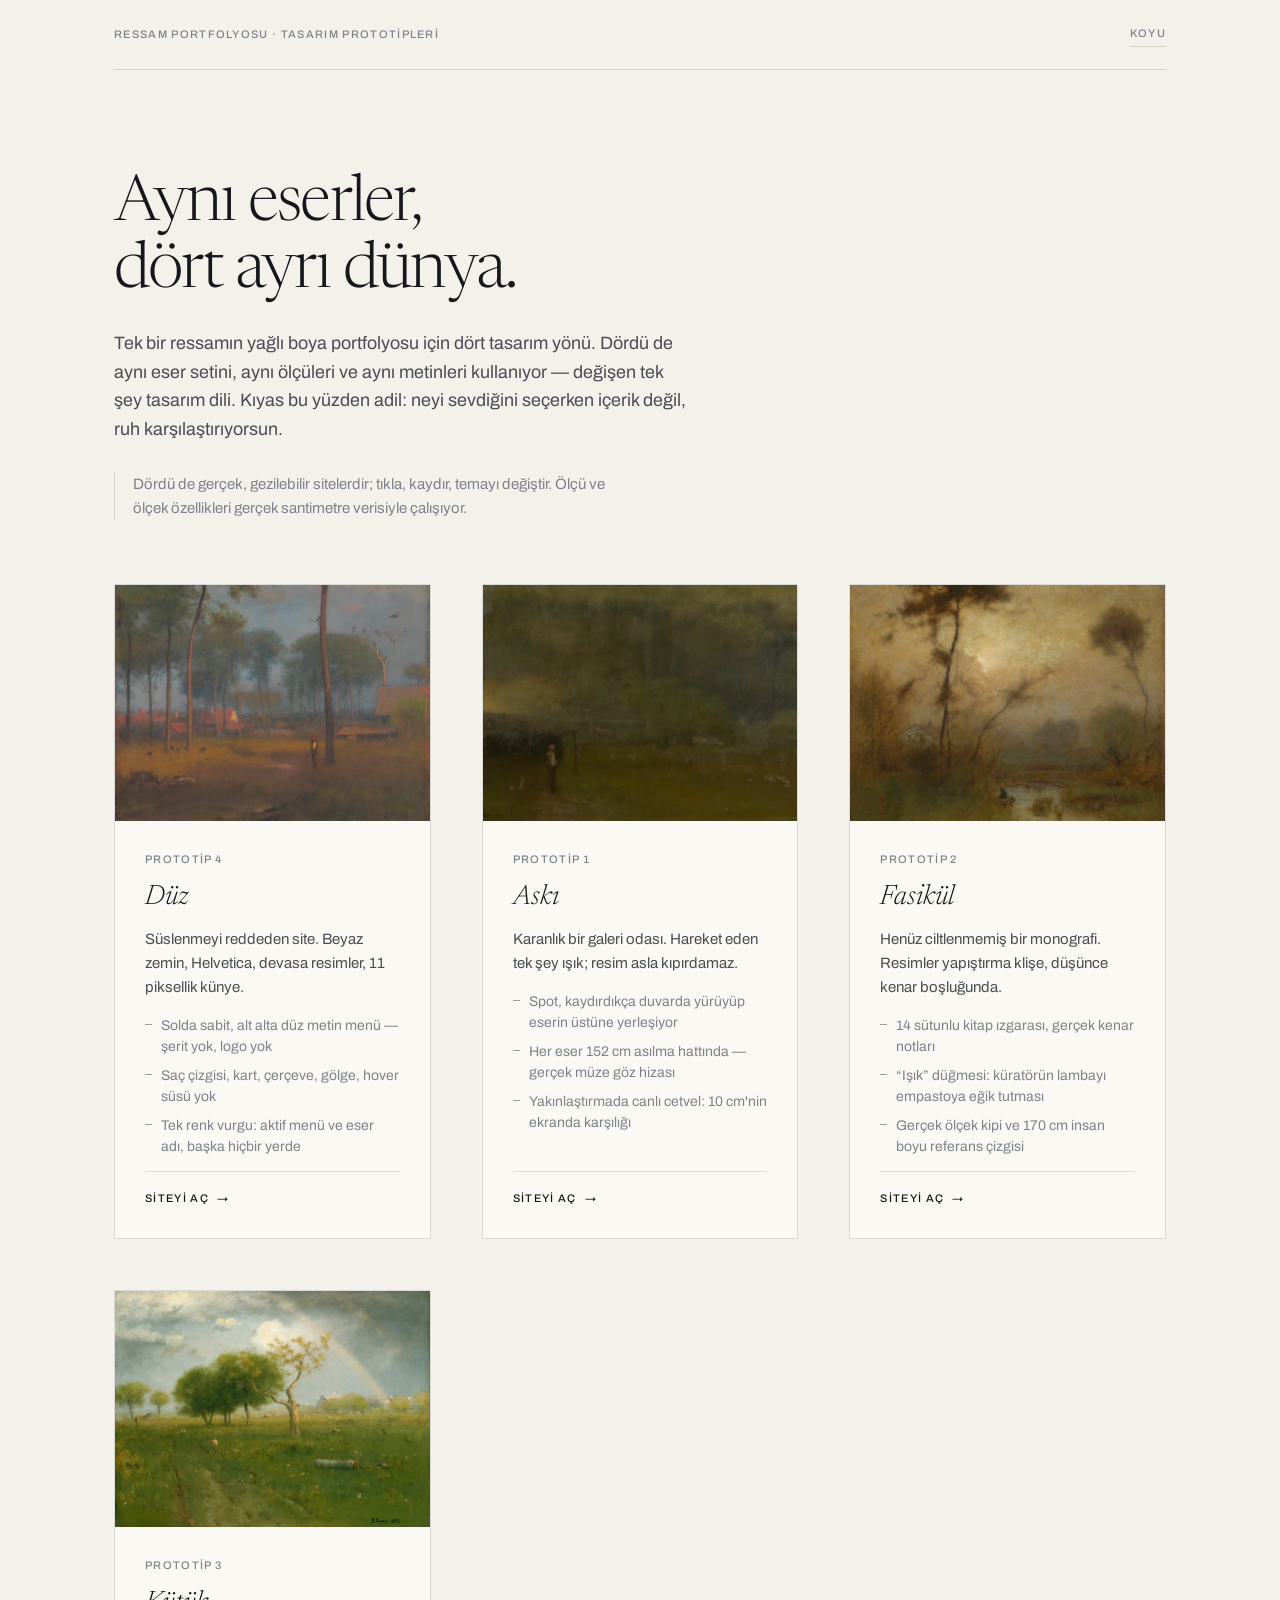
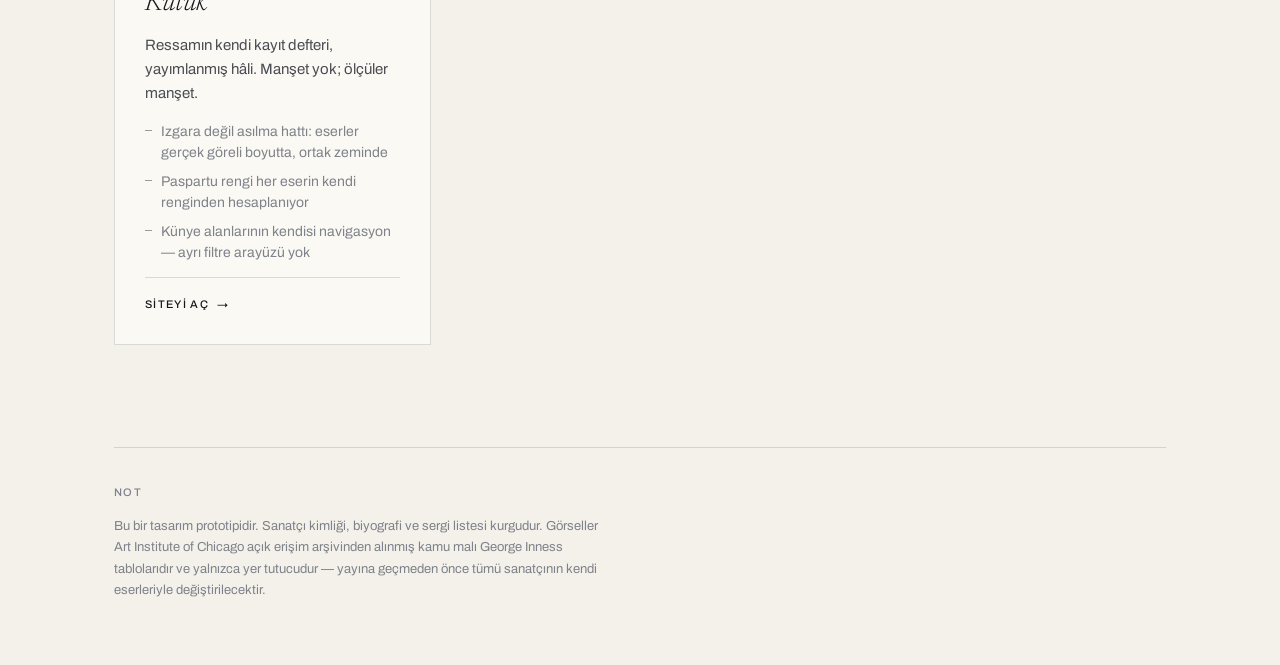
==== index.html @ 2a75f7f1 "Düz'e hamburger menü, krem palet, daha açık eserler Referans sitenin (edwardpovey.com) MOBİL hâline " ====
<!doctype html>
<html lang="tr">
<head>
<meta charset="utf-8">
<meta name="viewport" content="width=device-width, initial-scale=1">
<title>Dört Prototip — Ressam Portfolyosu</title>
<meta name="description" content="Tek sanatçı yağlı boya portfolyosu için dört tasarım yönü.">
<meta name="theme-color" content="#F4F1EA">
<link rel="preconnect" href="https://fonts.gstatic.com" crossorigin>
<link rel="stylesheet" href="https://fonts.googleapis.com/css2?family=Archivo:wght@400;500&family=Newsreader:ital,opsz,wght@0,6..72,300;0,6..72,400;1,6..72,300&display=swap">
<style>
:root {
  color-scheme: light dark;
  --bg:     #F4F1EA;
  --card:   #FBF9F4;
  --ink:    #16171A;
  --ink-2:  #4A4D53;
  --ink-3:  #7E828A;
  --rule:   rgba(22,23,26,.14);
  --rule-s: rgba(22,23,26,.42);

  --sans:  "Archivo", "Helvetica Neue", Helvetica, Arial, sans-serif;
  --serif: "Newsreader", "Iowan Old Style", Palatino, Georgia, serif;

  --u: clamp(20px, 5vw, 72px);
  --ease: cubic-bezier(.19, 1, .22, 1);
}
@media (prefers-color-scheme: dark) {
  :root:not([data-theme="light"]) {
    --bg:     #131417;
    --card:   #1B1D21;
    --ink:    #ECECE8;
    --ink-2:  #B6B9BF;
    --ink-3:  #82858C;
    --rule:   rgba(236,236,232,.16);
    --rule-s: rgba(236,236,232,.46);
  }
}
:root[data-theme="dark"] {
  --bg: #131417; --card: #1B1D21; --ink: #ECECE8; --ink-2: #B6B9BF;
  --ink-3: #82858C; --rule: rgba(236,236,232,.16); --rule-s: rgba(236,236,232,.46);
}

*, *::before, *::after { box-sizing: border-box; }
body {
  margin: 0; background: var(--bg); color: var(--ink-2);
  font-family: var(--sans); font-size: 1rem; line-height: 1.6;
  -webkit-font-smoothing: antialiased; overflow-x: clip;
}
h1, h2, h3, p, figure, ul, li { margin: 0; }
ul { padding: 0; list-style: none; }
img { display: block; max-width: 100%; }
:focus-visible { outline: 2px solid var(--ink); outline-offset: 4px; }

.wrap { max-width: 1180px; margin-inline: auto; padding-inline: var(--u); }

.micro {
  font-size: .6875rem; text-transform: uppercase; letter-spacing: .12em;
  font-weight: 500; color: var(--ink-3); font-variant-numeric: tabular-nums;
}

header.top {
  display: flex; align-items: center; justify-content: space-between; gap: 20px;
  padding-block: 22px; border-bottom: 1px solid var(--rule);
}
header.top button {
  font: inherit; font-size: .6875rem; text-transform: uppercase; letter-spacing: .12em;
  font-weight: 500; color: var(--ink-3); background: none; border: 0;
  border-bottom: 1px solid var(--rule); padding: 3px 0; cursor: pointer;
  transition: border-color 200ms var(--ease), color 200ms var(--ease);
}
header.top button:hover { border-bottom-color: var(--rule-s); color: var(--ink); }

.lede { padding-block: clamp(48px, 8vw, 104px) clamp(36px, 5vw, 64px); }
.lede h1 {
  font-family: var(--serif); font-weight: 300; color: var(--ink);
  font-size: clamp(2.25rem, 1.2rem + 4.4vw, 4rem); line-height: 1.04;
  letter-spacing: -.028em; text-wrap: balance; max-width: 16ch;
}
.lede p {
  margin-top: 24px; max-width: 58ch;
  font-size: clamp(1rem, .96rem + .2vw, 1.125rem);
}
.lede .how {
  margin-top: 28px; padding-left: 18px; border-left: 1px solid var(--rule);
  max-width: 58ch; color: var(--ink-3); font-size: .9375rem;
}

.cards {
  display: grid; gap: clamp(32px, 4vw, 56px);
  grid-template-columns: repeat(auto-fit, minmax(min(100%, 264px), 1fr));
  padding-bottom: clamp(56px, 8vw, 112px);
}

.card {
  display: flex; flex-direction: column;
  background: var(--card); border: 1px solid var(--rule);
  transition: border-color 260ms var(--ease);
}
.card:hover { border-color: var(--rule-s); }
.card .shot { aspect-ratio: 4 / 3; overflow: hidden; background: var(--bg); }
.card .shot img { width: 100%; height: 100%; object-fit: cover; }
.card .body { padding: clamp(20px, 2.4vw, 30px); display: flex; flex-direction: column; flex: 1; gap: 14px; }
.card h2 {
  font-family: var(--serif); font-weight: 300; font-style: italic;
  font-size: 1.75rem; line-height: 1.1; color: var(--ink);
}
.card .world { color: var(--ink-2); font-size: .9375rem; }
.card ul { display: grid; gap: 8px; margin-top: 2px; }
.card li {
  font-size: .875rem; color: var(--ink-3); line-height: 1.5;
  padding-left: 16px; position: relative;
}
.card li::before {
  content: ""; position: absolute; left: 0; top: .62em;
  width: 7px; height: 1px; background: var(--rule-s);
}
.card .go {
  margin-top: auto; padding-top: 18px; border-top: 1px solid var(--rule);
  display: inline-flex; align-items: center; gap: 8px;
  font-size: .6875rem; text-transform: uppercase; letter-spacing: .12em;
  font-weight: 500; color: var(--ink); text-decoration: none;
}
.card .go span { transition: transform 260ms var(--ease); }
.card:hover .go span { transform: translateX(4px); }
a.card { text-decoration: none; color: inherit; }

footer {
  border-top: 1px solid var(--rule); padding-block: 36px 64px;
  display: grid; gap: 14px;
}
footer p { font-size: .8125rem; color: var(--ink-3); max-width: 70ch; line-height: 1.65; }

@media (prefers-reduced-motion: reduce) {
  * { transition-duration: .01ms !important; }
}
</style>
</head>
<body>

<div class="wrap">
  <header class="top">
    <span class="micro">Ressam Portfolyosu · Tasarım Prototipleri</span>
    <button id="theme" type="button">Koyu</button>
  </header>
</div>

<div class="wrap lede">
  <h1>Aynı eserler, dört ayrı dünya.</h1>
  <p>
    Tek bir ressamın yağlı boya portfolyosu için dört tasarım yönü. Dördü de aynı
    eser setini, aynı ölçüleri ve aynı metinleri kullanıyor — değişen tek şey
    tasarım dili. Kıyas bu yüzden adil: neyi sevdiğini seçerken içerik değil,
    ruh karşılaştırıyorsun.
  </p>
  <p class="how">
    Dördü de gerçek, gezilebilir sitelerdir; tıkla, kaydır, temayı değiştir. Ölçü ve ölçek özellikleri gerçek santimetre verisiyle çalışıyor.
  </p>
</div>

<div class="wrap">
  <div class="cards">

    <a class="card" href="duz.html">
      <div class="shot"><img src="assets/64729.webp" alt="Sabah ışığında bir manzara" loading="lazy"></div>
      <div class="body">
        <span class="micro">Prototip 4</span>
        <h2>Düz</h2>
        <p class="world">Süslenmeyi reddeden site. Beyaz zemin, Helvetica, devasa resimler, 11 piksellik künye.</p>
        <ul>
          <li>Solda sabit, alt alta düz metin menü — şerit yok, logo yok</li>
          <li>Saç çizgisi, kart, çerçeve, gölge, hover süsü yok</li>
          <li>Tek renk vurgu: aktif menü ve eser adı, başka hiçbir yerde</li>
        </ul>
        <span class="go">Siteyi aç <span>→</span></span>
      </div>
    </a>

    <a class="card" href="aski.html">
      <div class="shot"><img src="assets/64732.webp" alt="Fırtına öncesi bastıran gökyüzü" loading="lazy"></div>
      <div class="body">
        <span class="micro">Prototip 1</span>
        <h2>Askı</h2>
        <p class="world">Karanlık bir galeri odası. Hareket eden tek şey ışık; resim asla kıpırdamaz.</p>
        <ul>
          <li>Spot, kaydırdıkça duvarda yürüyüp eserin üstüne yerleşiyor</li>
          <li>Her eser 152 cm asılma hattında — gerçek müze göz hizası</li>
          <li>Yakınlaştırmada canlı cetvel: 10 cm'nin ekranda karşılığı</li>
        </ul>
        <span class="go">Siteyi aç <span>→</span></span>
      </div>
    </a>

    <a class="card" href="fasikul.html">
      <div class="shot"><img src="assets/110561.webp" alt="Gümüş ışıkta sabah manzarası" loading="lazy"></div>
      <div class="body">
        <span class="micro">Prototip 2</span>
        <h2>Fasikül</h2>
        <p class="world">Henüz ciltlenmemiş bir monografi. Resimler yapıştırma klişe, düşünce kenar boşluğunda.</p>
        <ul>
          <li>14 sütunlu kitap ızgarası, gerçek kenar notları</li>
          <li>“Işık” düğmesi: küratörün lambayı empastoya eğik tutması</li>
          <li>Gerçek ölçek kipi ve 170 cm insan boyu referans çizgisi</li>
        </ul>
        <span class="go">Siteyi aç <span>→</span></span>
      </div>
    </a>

    <a class="card" href="kunye.html">
      <div class="shot"><img src="assets/64715.webp" alt="Yağmur sonrası yeşil tonlarda manzara" loading="lazy"></div>
      <div class="body">
        <span class="micro">Prototip 3</span>
        <h2>Kütük</h2>
        <p class="world">Ressamın kendi kayıt defteri, yayımlanmış hâli. Manşet yok; ölçüler manşet.</p>
        <ul>
          <li>Izgara değil asılma hattı: eserler gerçek göreli boyutta, ortak zeminde</li>
          <li>Paspartu rengi her eserin kendi renginden hesaplanıyor</li>
          <li>Künye alanlarının kendisi navigasyon — ayrı filtre arayüzü yok</li>
        </ul>
        <span class="go">Siteyi aç <span>→</span></span>
      </div>
    </a>

  </div>
</div>

<div class="wrap">
  <footer>
    <span class="micro">Not</span>
    <p>
      Bu bir tasarım prototipidir. Sanatçı kimliği, biyografi ve sergi listesi
      kurgudur. Görseller Art Institute of Chicago açık erişim arşivinden alınmış
      kamu malı George Inness tablolarıdır ve yalnızca yer tutucudur — yayına
      geçmeden önce tümü sanatçının kendi eserleriyle değiştirilecektir.
    </p>
  </footer>
</div>

<script>
(function () {
  var root = document.documentElement, btn = document.getElementById('theme');
  var KEY = 'proto-theme';
  try { var s = localStorage.getItem(KEY); root.setAttribute('data-theme', s || 'light'); } catch (e) { root.setAttribute('data-theme','light'); }
  function cur() {
    return root.getAttribute('data-theme') ||
      (matchMedia('(prefers-color-scheme: dark)').matches ? 'dark' : 'light');
  }
  function sync() { btn.textContent = cur() === 'dark' ? 'Açık' : 'Koyu'; }
  btn.addEventListener('click', function () {
    var next = cur() === 'dark' ? 'light' : 'dark';
    root.setAttribute('data-theme', next);
    try { localStorage.setItem(KEY, next); } catch (e) {}
    sync();
  });
  sync();
})();
</script>
</body>
</html>
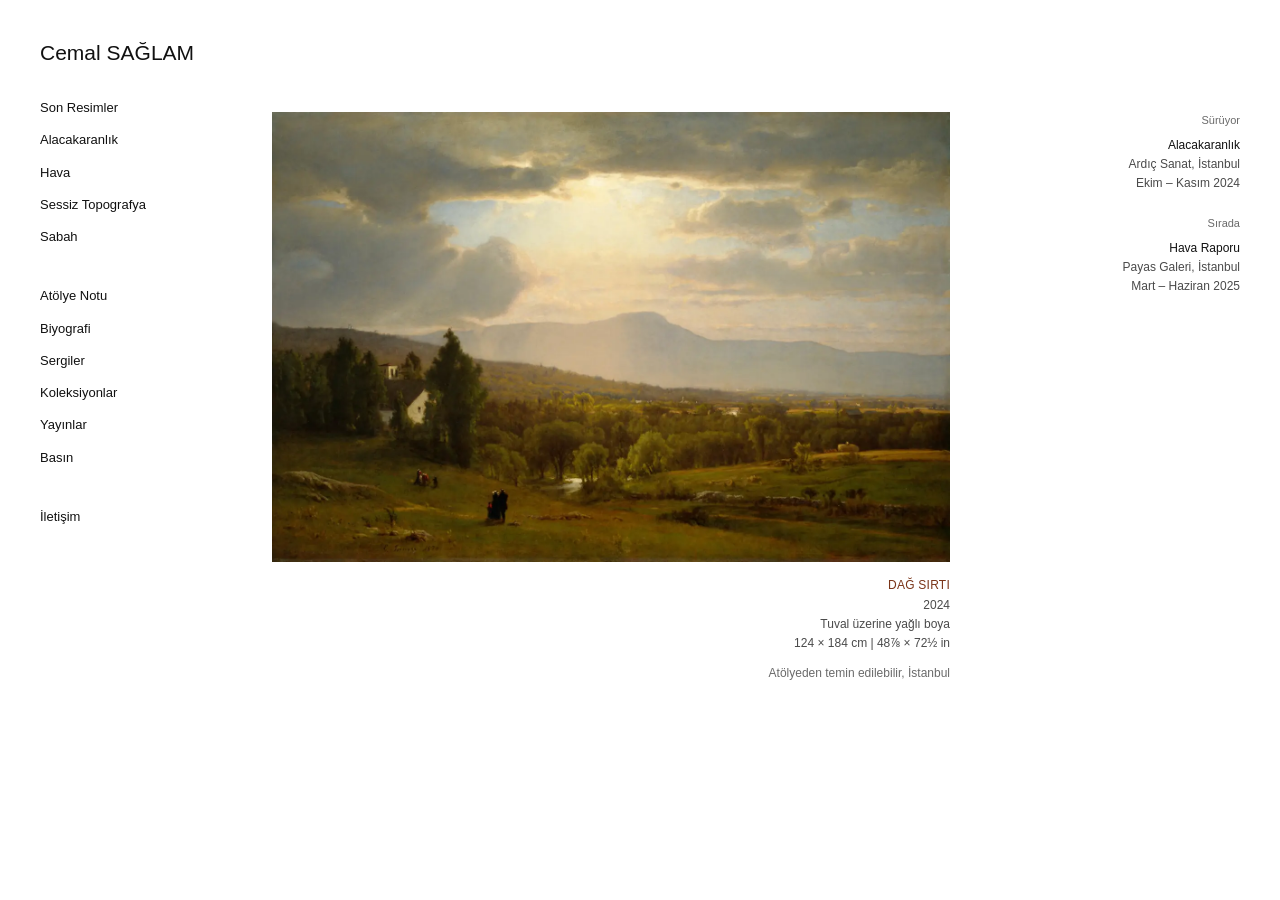
==== commit ae4f0da1: "Tek site: Cemal Sağlam portfolyosu Dört varyasyon kapatıldı, Povey tarzı tek site kaldı ve kök index" ====
--- a/index.html
+++ b/index.html
@@ -1,135 +1,232 @@
 <!doctype html>
 <html lang="tr">
 <head>
+<style>img{max-width:100%}[hidden]{display:none!important}</style>
 <meta charset="utf-8">
 <meta name="viewport" content="width=device-width, initial-scale=1">
-<title>Dört Prototip — Ressam Portfolyosu</title>
-<meta name="description" content="Tek sanatçı yağlı boya portfolyosu için dört tasarım yönü.">
-<meta name="theme-color" content="#F4F1EA">
-<link rel="preconnect" href="https://fonts.gstatic.com" crossorigin>
-<link rel="stylesheet" href="https://fonts.googleapis.com/css2?family=Archivo:wght@400;500&family=Newsreader:ital,opsz,wght@0,6..72,300;0,6..72,400;1,6..72,300&display=swap">
+<title>Cemal Sağlam — Resim</title>
+<meta name="description" content="Cemal Sağlam, İstanbul'da çalışan ressam. Tuval üzerine yağlı boya; alacakaranlık, hava ve manzara üzerine seriler. Eserler, sergiler ve iletişim.">
+<meta name="theme-color" content="#ffffff">
+<link rel="canonical" href="https://srdrakncix.github.io/ressam-portfolyo-prototip/">
+<meta property="og:type" content="website">
+<meta property="og:title" content="Cemal Sağlam — Resim">
+<meta property="og:description" content="Tuval üzerine yağlı boya. Alacakaranlık, hava ve manzara üzerine seriler.">
+<meta property="og:image" content="https://srdrakncix.github.io/ressam-portfolyo-prototip/assets/68388.webp">
+<meta property="og:locale" content="tr_TR">
+<meta name="twitter:card" content="summary_large_image">
+
 <style>
+/* ═══════════════════════════════════════════════════════════════════════════
+   CEMAL SAĞLAM — resim.
+   Süslenmeyi reddeden site: beyaz zemin, Helvetica, devasa resimler,
+   solda düz metin menü, altında küçük künye. Saç çizgisi, kart, çerçeve,
+   gölge, hover süsü yok. Tek tema: beyaz.
+   ═══════════════════════════════════════════════════════════════════════════ */
+
 :root {
-  color-scheme: light dark;
-  --bg:     #F4F1EA;
-  --card:   #FBF9F4;
-  --ink:    #16171A;
-  --ink-2:  #4A4D53;
-  --ink-3:  #7E828A;
-  --rule:   rgba(22,23,26,.14);
-  --rule-s: rgba(22,23,26,.42);
-
-  --sans:  "Archivo", "Helvetica Neue", Helvetica, Arial, sans-serif;
-  --serif: "Newsreader", "Iowan Old Style", Palatino, Georgia, serif;
-
-  --u: clamp(20px, 5vw, 72px);
-  --ease: cubic-bezier(.19, 1, .22, 1);
-}
-@media (prefers-color-scheme: dark) {
-  :root:not([data-theme="light"]) {
-    --bg:     #131417;
-    --card:   #1B1D21;
-    --ink:    #ECECE8;
-    --ink-2:  #B6B9BF;
-    --ink-3:  #82858C;
-    --rule:   rgba(236,236,232,.16);
-    --rule-s: rgba(236,236,232,.46);
-  }
-}
-:root[data-theme="dark"] {
-  --bg: #131417; --card: #1B1D21; --ink: #ECECE8; --ink-2: #B6B9BF;
-  --ink-3: #82858C; --rule: rgba(236,236,232,.16); --rule-s: rgba(236,236,232,.46);
+  --bg:      #ffffff;
+  --ink:     #111111;
+  --muted:   #4a4a4a;   /* 8.9:1 — künye gövdesi */
+  --soft:    #6a6a6a;   /* 5.7:1 — ikincil satırlar; eski #8e8e8e 3.3:1'di */
+  --line:    #dcdcdc;
+  --link:    #1B3FCC;   /* gezinme ve bağlantılar */
+  --title:   #7a3418;   /* eser adı — bağlantı mavisiyle KARIŞMASIN */
+
+  --nav-w:  232px;
+  --pad:    40px;
+  --sans:   "Helvetica Neue", Helvetica, Arial, sans-serif;
+
+  /* Tipografik ölçek: gerçek basamaklar. Öncesinde 21/13/11 vardı ve
+     başlıklar gövdeyle aynı boydaydı. */
+  --t-name:  21px;
+  --t-nav:   13px;
+  --t-h1:    26px;
+  --t-h2:    17px;
+  --t-body:  15px;
+  --t-cap:   12px;
+  --t-micro: 11px;
 }
 
 *, *::before, *::after { box-sizing: border-box; }
+
+html { background: var(--bg); }
+
 body {
-  margin: 0; background: var(--bg); color: var(--ink-2);
-  font-family: var(--sans); font-size: 1rem; line-height: 1.6;
-  -webkit-font-smoothing: antialiased; overflow-x: clip;
-}
-h1, h2, h3, p, figure, ul, li { margin: 0; }
+  margin: 0;
+  background: var(--bg);
+  color: var(--ink);
+  font: 400 var(--t-body)/1.55 var(--sans);
+  -webkit-font-smoothing: antialiased;
+  overflow-x: clip;
+}
+
+h1, h2, h3, p, figure, ul, li, dl, dd, dt { margin: 0; }
 ul { padding: 0; list-style: none; }
 img { display: block; max-width: 100%; }
-:focus-visible { outline: 2px solid var(--ink); outline-offset: 4px; }
-
-.wrap { max-width: 1180px; margin-inline: auto; padding-inline: var(--u); }
-
-.micro {
-  font-size: .6875rem; text-transform: uppercase; letter-spacing: .12em;
-  font-weight: 500; color: var(--ink-3); font-variant-numeric: tabular-nums;
-}
-
-header.top {
-  display: flex; align-items: center; justify-content: space-between; gap: 20px;
-  padding-block: 22px; border-bottom: 1px solid var(--rule);
-}
-header.top button {
-  font: inherit; font-size: .6875rem; text-transform: uppercase; letter-spacing: .12em;
-  font-weight: 500; color: var(--ink-3); background: none; border: 0;
-  border-bottom: 1px solid var(--rule); padding: 3px 0; cursor: pointer;
-  transition: border-color 200ms var(--ease), color 200ms var(--ease);
-}
-header.top button:hover { border-bottom-color: var(--rule-s); color: var(--ink); }
-
-.lede { padding-block: clamp(48px, 8vw, 104px) clamp(36px, 5vw, 64px); }
-.lede h1 {
-  font-family: var(--serif); font-weight: 300; color: var(--ink);
-  font-size: clamp(2.25rem, 1.2rem + 4.4vw, 4rem); line-height: 1.04;
-  letter-spacing: -.028em; text-wrap: balance; max-width: 16ch;
-}
-.lede p {
-  margin-top: 24px; max-width: 58ch;
-  font-size: clamp(1rem, .96rem + .2vw, 1.125rem);
-}
-.lede .how {
-  margin-top: 28px; padding-left: 18px; border-left: 1px solid var(--rule);
-  max-width: 58ch; color: var(--ink-3); font-size: .9375rem;
-}
-
-.cards {
-  display: grid; gap: clamp(32px, 4vw, 56px);
-  grid-template-columns: repeat(auto-fit, minmax(min(100%, 264px), 1fr));
-  padding-bottom: clamp(56px, 8vw, 112px);
-}
-
-.card {
-  display: flex; flex-direction: column;
-  background: var(--card); border: 1px solid var(--rule);
-  transition: border-color 260ms var(--ease);
-}
-.card:hover { border-color: var(--rule-s); }
-.card .shot { aspect-ratio: 4 / 3; overflow: hidden; background: var(--bg); }
-.card .shot img { width: 100%; height: 100%; object-fit: cover; }
-.card .body { padding: clamp(20px, 2.4vw, 30px); display: flex; flex-direction: column; flex: 1; gap: 14px; }
-.card h2 {
-  font-family: var(--serif); font-weight: 300; font-style: italic;
-  font-size: 1.75rem; line-height: 1.1; color: var(--ink);
-}
-.card .world { color: var(--ink-2); font-size: .9375rem; }
-.card ul { display: grid; gap: 8px; margin-top: 2px; }
-.card li {
-  font-size: .875rem; color: var(--ink-3); line-height: 1.5;
-  padding-left: 16px; position: relative;
-}
-.card li::before {
-  content: ""; position: absolute; left: 0; top: .62em;
-  width: 7px; height: 1px; background: var(--rule-s);
-}
-.card .go {
-  margin-top: auto; padding-top: 18px; border-top: 1px solid var(--rule);
-  display: inline-flex; align-items: center; gap: 8px;
-  font-size: .6875rem; text-transform: uppercase; letter-spacing: .12em;
-  font-weight: 500; color: var(--ink); text-decoration: none;
-}
-.card .go span { transition: transform 260ms var(--ease); }
-.card:hover .go span { transform: translateX(4px); }
-a.card { text-decoration: none; color: inherit; }
-
-footer {
-  border-top: 1px solid var(--rule); padding-block: 36px 64px;
-  display: grid; gap: 14px;
-}
-footer p { font-size: .8125rem; color: var(--ink-3); max-width: 70ch; line-height: 1.65; }
+
+a { color: var(--ink); text-decoration: none; }
+a:hover { color: var(--link); }
+:focus-visible { outline: 2px solid var(--link); outline-offset: 3px; }
+
+.skip {
+  position: fixed; top: 8px; left: 8px; z-index: 30;
+  background: #fff; color: var(--ink); border: 1px solid var(--ink);
+  padding: 10px 14px; font-size: var(--t-cap); transform: translateY(-200%);
+}
+.skip:focus-visible { transform: none; }
+
+/* ── solda sabit metin menü ──────────────────────────────────────────────── */
+
+#nav {
+  position: fixed; top: 0; left: 0; bottom: 0; width: var(--nav-w);
+  padding: var(--pad) 20px var(--pad) var(--pad);
+  overflow-y: auto; background: var(--bg);
+}
+#nav .name {
+  font-size: var(--t-name); font-weight: 400; line-height: 1.2;
+  color: var(--ink); margin-bottom: 30px; display: block;
+}
+#nav .name b { font-weight: 400; }
+#nav li { margin-bottom: 9px; }
+#nav a { font-size: var(--t-nav); color: var(--ink); }
+#nav a.on { color: var(--link); }
+#nav .gap { height: 18px; }
+#burger { display: none; }
+
+/* ── içerik ──────────────────────────────────────────────────────────────── */
+
+#main {
+  margin-left: var(--nav-w);
+  padding: var(--pad) var(--pad) 200px var(--pad);
+  min-height: 100vh;
+}
+
+/* ── eser bloğu ──────────────────────────────────────────────────────────── */
+
+.work { margin-bottom: 116px; }
+.work:last-child { margin-bottom: 0; }
+
+.k-fig {
+  position: relative; display: block; overflow: hidden;
+  background: var(--tone);
+  aspect-ratio: var(--ratio);
+  width: min(100%, calc(84vh * var(--ratio)));
+}
+.k-lqip, .k-full { width: 100%; height: 100%; object-fit: cover; display: block; }
+.k-full { position: absolute; inset: 0; opacity: 0; transition: opacity 400ms linear; }
+.k-fig.is-loaded .k-full { opacity: 1; }
+
+.cap { margin-top: 14px; font-size: var(--t-cap); line-height: 1.6; color: var(--muted); }
+.cap .t { color: var(--title); text-transform: uppercase; letter-spacing: .02em; }
+.cap .avail { margin-top: 11px; color: var(--soft); }
+
+/* ── ana sayfa ───────────────────────────────────────────────────────────── */
+
+#home { display: grid; grid-template-columns: 1fr; gap: 40px; align-items: start; }
+@media (min-width: 1000px) {
+  #home { grid-template-columns: minmax(0, 1fr) 250px; }
+}
+#home .lead { padding-top: 8vh; }
+#home .lead .k-fig { width: min(100%, calc(66vh * var(--ratio))); }
+#home .side { font-size: var(--t-cap); line-height: 1.6; color: var(--muted); padding-top: 8vh; }
+#home .side .blk { margin-bottom: 22px; }
+#home .side .blk b { font-weight: 400; color: var(--ink); }
+#home .side .lbl {
+  font-size: var(--t-micro); color: var(--soft); margin-bottom: 6px;
+}
+@media (min-width: 1000px) {
+  #home .side { text-align: right; }
+  #home .lead .cap { text-align: right; }
+}
+
+/* ── metin sayfaları ─────────────────────────────────────────────────────── */
+
+.page { max-width: 34em; }          /* ~66 karakter; öncesi 620px/13px ≈ 95'ti */
+.page h1 {
+  font-size: var(--t-h1); font-weight: 400; line-height: 1.25;
+  color: var(--ink); margin-bottom: 26px;
+}
+.page h2 {
+  font-size: var(--t-h2); font-weight: 400; color: var(--ink);
+  margin: 42px 0 16px;
+}
+.page h2:first-of-type { margin-top: 0; }
+.page p { margin-bottom: 15px; }
+.page p:last-child { margin-bottom: 0; }
+.page .formula { font-size: var(--t-h2); line-height: 1.5; margin-bottom: 26px; }
+
+.rows { margin-bottom: 8px; }
+.row {
+  display: grid; grid-template-columns: 56px 1fr; gap: 16px;
+  font-size: var(--t-cap); line-height: 1.6; color: var(--muted);
+  padding-bottom: 12px;
+}
+.row dt { color: var(--soft); font-variant-numeric: tabular-nums; }
+.row b { font-weight: 400; color: var(--ink); }
+.row span { display: block; }
+
+.plainlist li { font-size: var(--t-cap); line-height: 1.7; color: var(--muted); }
+
+.note {
+  margin-top: 48px; font-size: var(--t-micro); line-height: 1.65; color: var(--soft);
+  max-width: 40em; border-top: 1px solid var(--line); padding-top: 16px;
+}
+
+/* ── seri başlığı ────────────────────────────────────────────────────────── */
+
+.lede { max-width: 34em; margin-bottom: 40px; }
+.lede h1 { font-size: var(--t-h1); font-weight: 400; margin-bottom: 10px; }
+.lede .yr { font-size: var(--t-micro); color: var(--soft); margin-bottom: 12px; }
+.lede p { font-size: var(--t-cap); line-height: 1.65; color: var(--muted); }
+
+/* ── mobil: sol sütun kaybolur, sağ üstte hamburger ──────────────────────── */
+
+@media (max-width: 760px) {
+  #nav {
+    position: sticky; top: 0; z-index: 10;
+    width: auto; height: auto; bottom: auto;
+    padding: 18px 20px; background: var(--bg);
+    display: flex; flex-wrap: wrap;
+    align-items: flex-start; justify-content: space-between; gap: 16px;
+  }
+  #nav .name { font-size: 20px; margin-bottom: 0; }
+
+  #burger {
+    display: block; flex: none;
+    width: 44px; height: 44px; margin: -10px -10px 0 0;
+    background: none; border: 0; padding: 10px; cursor: pointer;
+  }
+  #burger i {
+    display: block; height: 2px; background: var(--ink);
+    margin: 5px 0; transition: transform 220ms ease, opacity 180ms ease;
+  }
+  #burger[aria-expanded="true"] i:nth-child(1) { transform: translateY(7px) rotate(45deg); }
+  #burger[aria-expanded="true"] i:nth-child(2) { opacity: 0; }
+  #burger[aria-expanded="true"] i:nth-child(3) { transform: translateY(-7px) rotate(-45deg); }
+
+  /* `#nav ul` YAZMA — özgüllüğü (1,0,1) olur ve aşağıdaki (1,0,0) kuralı ezer,
+     menü kapalıyken de açık kalır. Bu hata bir kez yapıldı. */
+  #navlist { display: none; flex-basis: 100%; width: 100%;
+             padding: 4px 0 14px; border-bottom: 1px solid var(--line); }
+  #navlist.is-open { display: block; }
+  #nav li { margin-bottom: 0; }
+  #nav a { font-size: 16px; display: flex; align-items: center; min-height: 46px; }
+
+  #main { margin-left: 0; padding: 22px 20px 110px; }
+  .cap { font-size: 13px; margin-top: 12px; }
+  .work { margin-bottom: 68px; }
+  #home .lead, #home .side { padding-top: 0; }
+  #home .side { text-align: left; font-size: 13px; }
+  #home .lead .cap { text-align: left; }
+  #home .lead .k-fig { width: 100%; }
+  .page, .lede { max-width: none; }
+}
+
+/* Dokunmatikte hedefler parmak boyunda. 760 px kuralından SONRA gelmemeli,
+   yoksa oradaki 46 px'i eziyor — bu yüzden yalnızca menü dışını hedefler. */
+@media (pointer: coarse) {
+  .page a, .cap a, .note a { display: inline-block; padding-block: 10px; }
+}
 
 @media (prefers-reduced-motion: reduce) {
   * { transition-duration: .01ms !important; }
@@ -138,122 +235,530 @@
 </head>
 <body>
 
-<div class="wrap">
-  <header class="top">
-    <span class="micro">Ressam Portfolyosu · Tasarım Prototipleri</span>
-    <button id="theme" type="button">Koyu</button>
-  </header>
-</div>
-
-<div class="wrap lede">
-  <h1>Aynı eserler, dört ayrı dünya.</h1>
-  <p>
-    Tek bir ressamın yağlı boya portfolyosu için dört tasarım yönü. Dördü de aynı
-    eser setini, aynı ölçüleri ve aynı metinleri kullanıyor — değişen tek şey
-    tasarım dili. Kıyas bu yüzden adil: neyi sevdiğini seçerken içerik değil,
-    ruh karşılaştırıyorsun.
-  </p>
-  <p class="how">
-    Dördü de gerçek, gezilebilir sitelerdir; tıkla, kaydır, temayı değiştir. Ölçü ve ölçek özellikleri gerçek santimetre verisiyle çalışıyor.
-  </p>
-</div>
-
-<div class="wrap">
-  <div class="cards">
-
-    <a class="card" href="duz.html">
-      <div class="shot"><img src="assets/64729.webp" alt="Sabah ışığında bir manzara" loading="lazy"></div>
-      <div class="body">
-        <span class="micro">Prototip 4</span>
-        <h2>Düz</h2>
-        <p class="world">Süslenmeyi reddeden site. Beyaz zemin, Helvetica, devasa resimler, 11 piksellik künye.</p>
-        <ul>
-          <li>Solda sabit, alt alta düz metin menü — şerit yok, logo yok</li>
-          <li>Saç çizgisi, kart, çerçeve, gölge, hover süsü yok</li>
-          <li>Tek renk vurgu: aktif menü ve eser adı, başka hiçbir yerde</li>
-        </ul>
-        <span class="go">Siteyi aç <span>→</span></span>
-      </div>
-    </a>
-
-    <a class="card" href="aski.html">
-      <div class="shot"><img src="assets/64732.webp" alt="Fırtına öncesi bastıran gökyüzü" loading="lazy"></div>
-      <div class="body">
-        <span class="micro">Prototip 1</span>
-        <h2>Askı</h2>
-        <p class="world">Karanlık bir galeri odası. Hareket eden tek şey ışık; resim asla kıpırdamaz.</p>
-        <ul>
-          <li>Spot, kaydırdıkça duvarda yürüyüp eserin üstüne yerleşiyor</li>
-          <li>Her eser 152 cm asılma hattında — gerçek müze göz hizası</li>
-          <li>Yakınlaştırmada canlı cetvel: 10 cm'nin ekranda karşılığı</li>
-        </ul>
-        <span class="go">Siteyi aç <span>→</span></span>
-      </div>
-    </a>
-
-    <a class="card" href="fasikul.html">
-      <div class="shot"><img src="assets/110561.webp" alt="Gümüş ışıkta sabah manzarası" loading="lazy"></div>
-      <div class="body">
-        <span class="micro">Prototip 2</span>
-        <h2>Fasikül</h2>
-        <p class="world">Henüz ciltlenmemiş bir monografi. Resimler yapıştırma klişe, düşünce kenar boşluğunda.</p>
-        <ul>
-          <li>14 sütunlu kitap ızgarası, gerçek kenar notları</li>
-          <li>“Işık” düğmesi: küratörün lambayı empastoya eğik tutması</li>
-          <li>Gerçek ölçek kipi ve 170 cm insan boyu referans çizgisi</li>
-        </ul>
-        <span class="go">Siteyi aç <span>→</span></span>
-      </div>
-    </a>
-
-    <a class="card" href="kunye.html">
-      <div class="shot"><img src="assets/64715.webp" alt="Yağmur sonrası yeşil tonlarda manzara" loading="lazy"></div>
-      <div class="body">
-        <span class="micro">Prototip 3</span>
-        <h2>Kütük</h2>
-        <p class="world">Ressamın kendi kayıt defteri, yayımlanmış hâli. Manşet yok; ölçüler manşet.</p>
-        <ul>
-          <li>Izgara değil asılma hattı: eserler gerçek göreli boyutta, ortak zeminde</li>
-          <li>Paspartu rengi her eserin kendi renginden hesaplanıyor</li>
-          <li>Künye alanlarının kendisi navigasyon — ayrı filtre arayüzü yok</li>
-        </ul>
-        <span class="go">Siteyi aç <span>→</span></span>
-      </div>
-    </a>
-
+
+<a class="skip" href="#main">İçeriğe geç</a>
+
+<nav id="nav">
+  <a class="name" href="#/" id="navname"></a>
+  <button id="burger" type="button" aria-expanded="false" aria-controls="navlist" aria-label="Menü">
+    <i></i><i></i><i></i>
+  </button>
+  <ul id="navlist"></ul>
+</nav>
+
+<main id="main"></main>
+
+<noscript>
+  <div style="margin-left:232px;padding:40px;max-width:34em;font:400 15px/1.55 Helvetica,Arial,sans-serif">
+    <h1 style="font-size:26px;font-weight:400;margin:0 0 20px">Cemal Sağlam — Resim</h1>
+    <p style="margin:0 0 14px">
+      Tuval üzerine yağlı boya. Alacakaranlık, hava ve manzara üzerine seriler.
+      İstanbul Bomonti’deki atölyede üretiliyor.
+    </p>
+    <p style="margin:0 0 14px">
+      Eserleri görüntülemek için JavaScript gerekiyor.
+      Doğrudan iletişim: <a href="mailto:atolye@cemalsaglam.com">atolye@cemalsaglam.com</a>
+    </p>
   </div>
-</div>
-
-<div class="wrap">
-  <footer>
-    <span class="micro">Not</span>
-    <p>
-      Bu bir tasarım prototipidir. Sanatçı kimliği, biyografi ve sergi listesi
-      kurgudur. Görseller Art Institute of Chicago açık erişim arşivinden alınmış
-      kamu malı George Inness tablolarıdır ve yalnızca yer tutucudur — yayına
-      geçmeden önce tümü sanatçının kendi eserleriyle değiştirilecektir.
-    </p>
-  </footer>
-</div>
+</noscript>
 
 <script>
-(function () {
-  var root = document.documentElement, btn = document.getElementById('theme');
-  var KEY = 'proto-theme';
-  try { var s = localStorage.getItem(KEY); root.setAttribute('data-theme', s || 'light'); } catch (e) { root.setAttribute('data-theme','light'); }
-  function cur() {
-    return root.getAttribute('data-theme') ||
-      (matchMedia('(prefers-color-scheme: dark)').matches ? 'dark' : 'light');
+const SITE = {"artist":{"name":"Cemal Sağlam","mark":"CEMAL SAĞLAM","role":"Ressam","based":"İstanbul","born":"1987","birthplace":"İzmir","tagline":"Işığın çekildiği anı boyuyorum.","lede":"Tuval üzerine yağlı boya. Katman katman, sabırla — aceleye gelmeyen bir iş.","email":"atolye@cemalsaglam.com","phone":"+90 212 000 00 00","studio":"Bomonti, Şişli · İstanbul","ig":"@cemalsaglam"},"bio":["Cemal Sağlam 1987’de İzmir’de doğdu. Mimar Sinan Güzel Sanatlar Üniversitesi Resim Bölümü’nü bitirdi, ardından Viyana’da iki yıl klasik boya teknikleri üzerine çalıştı.","Yağlı boyayı yavaşlığı için seçtiğini söylüyor. Bir tuval üzerinde aylarca çalışıyor, katmanları kurumaya bırakıyor, üzerine dönüyor. İşin büyük kısmı beklemekle geçiyor.","2016’dan bu yana İstanbul Bomonti’deki atölyesinde üretiyor. Çalışmaları Türkiye, Avusturya ve Hollanda’da özel koleksiyonlarda yer alıyor."],"cv":[["2024","Alacakaranlık","Kişisel sergi · Ardıç Sanat, İstanbul"],["2023","Hava Raporu","Kişisel sergi · Payas Galeri, İstanbul"],["2023","Uzun Pozlama","Karma sergi · Kule Sanat Alanı, Ankara"],["2022","Yeni Manzara","Karma sergi · Liman Kültür Merkezi, İzmir"],["2021","Sessiz Topografya","Kişisel sergi · Ardıç Sanat, İstanbul"],["2020","Katman","Karma sergi · Batı Kanat, İstanbul"],["2019","Slow Paint","Karma sergi · Atelier Nordbahn, Viyana"],["2018","İlk Katman","Kişisel sergi · Payas Galeri, İzmir"]],"collections":["Ardıç Sanat Koleksiyonu, İstanbul","Batı Kanat Çağdaş Sanat Koleksiyonu, İstanbul","Liman Kültür Merkezi, İzmir","Atelier Nordbahn Koleksiyonu, Viyana","Van Doorn Koleksiyonu, Rotterdam","Özel koleksiyonlar · Türkiye, Avusturya, Hollanda"],"publications":[["2024","Alacakaranlık","Sergi kataloğu, 96 sayfa. Metin: Nihal Erkut. Ardıç Sanat."],["2023","Hava Raporu","Sergi kataloğu, 64 sayfa. Payas Galeri."],["2022","Yavaş Boya","Söyleşi · Sanat Dünyamız, sayı 189, s. 44–51."],["2021","Sessiz Topografya","Sergi kataloğu, 72 sayfa. Metin: Kaan Bilen. Ardıç Sanat."],["2019","Katmanın Sabrı","Deneme · Kunstraum Yıllığı, Viyana. Almanca ve İngilizce."]],"press":[["2024","“Işığın çekildiği yerde durmak”","Ayşe Tunca · Cumhuriyet Kitap, Kasım 2024"],["2024","“Bir tuval kaç kış bekler?”","Deniz Aksoy · Argonotlar, Ekim 2024"],["2023","“Manzara değil, basınç”","Selim Arer · Sanat Dünyamız, Mart 2023"],["2021","“Sessiz Topografya üzerine”","Kaan Bilen · e-skop, Aralık 2021"]],"statement":["Bir tuvale başlarken neye benzeyeceğini bilmiyorum. Yalnızca hangi ışığı aradığımı biliyorum: günün bittiği, henüz gece olmadığı o yarım saat. Onu bulana kadar üstünü örtüyorum.","Katmanlar kurudukça renk değişiyor. Bu yüzden acele edilemiyor. Bir resmin üzerinde ortalama dört ay çalışıyorum ve bu sürenin belki üçte biri fiilen boya sürmekle geçiyor. Kalanı bakmak ve beklemek.","Manzara resmi yaptığımı düşünmüyorum. Manzara bahane; asıl mesele havanın ağırlığı. Bir fırtınanın rengi vardır, yağmurdan sonranın başka bir rengi. Onları tarif etmeye çalışıyorum."],"series":[{"key":"alacakaranlik","title":"Alacakaranlık","years":"2021 — 2024","blurb":"Günün bittiği, gecenin başlamadığı o kısa aralığın resimleri. Renk burada bir şeyi tarif etmiyor; bir şeyin kayboluşunu tutuyor."},{"key":"hava","title":"Hava","years":"2019 — 2023","blurb":"Fırtına, yağmur, basınç. Manzaradan çok atmosferin kendisi. Tuvale önce havayı koyuyorum, yeri sonra."},{"key":"topografya","title":"Sessiz Topografya","years":"2018 — 2024","blurb":"İnsansız araziler. İçinde kimsenin olmadığı ama birinin geçtiği belli olan yerler."},{"key":"sabah","title":"Sabah","years":"2020 — 2024","blurb":"Gümüş ışık serisi. Sabahın ilk yarım saati, henüz renk yerine oturmadan."}],"works":[{"id":"64715","no":"01","slug":"yagmurdan-sonra","title":"Yağmurdan Sonra","series":"hava","note":"Islak toprak kokusunun rengi olsaydı.","status":"satilik","statusLabel":"Müsait","year":2023,"medium":"Tuval üzerine yağlı boya","size":"82 × 108 cm","sizeIn":"32¼ × 42½ in","cw":108,"ch":82,"area":8856,"ratio":1.3182,"px":[1686,1279],"portrait":false,"tone":"#767c4c","lqip":"[data-uri]","src":"assets/64715.webp","credit":"George Inness, “After a Summer Shower”, 1894 · Art Institute of Chicago, kamu malı"},{"id":"68388","no":"02","slug":"dag-sirti","title":"Dağ Sırtı","series":"topografya","note":"En büyük tuval. Atölyeye zor sığdı.","status":"satilik","statusLabel":"Müsait","year":2024,"medium":"Tuval üzerine yağlı boya","size":"124 × 184 cm","sizeIn":"48⅞ × 72½ in","cw":184,"ch":124,"area":22816,"ratio":1.5054,"px":[1686,1120],"portrait":false,"tone":"#7c6e4d","lqip":"[data-uri]","src":"assets/68388.webp","credit":"George Inness, “Catskill Mountains”, 1870 · Art Institute of Chicago, kamu malı"},{"id":"64772","no":"03","slug":"alacakaranlik","title":"Alacakaranlık","series":"alacakaranlik","note":"Seriye adını veren resim.","status":"koleksiyonda","statusLabel":"Özel koleksiyonda","year":2024,"medium":"Tuval üzerine yağlı boya","size":"42 × 66 cm","sizeIn":"16½ × 26 in","cw":66,"ch":42,"area":2772,"ratio":1.5876,"px":[1686,1062],"portrait":false,"tone":"#686c5e","lqip":"[data-uri]","src":"assets/64772.webp","credit":"George Inness, “Twilight in Italy”, 1874 · Art Institute of Chicago, kamu malı"},{"id":"68784","no":"04","slug":"yaz-sabahi","title":"Yaz Sabahı","series":"sabah","note":"Yeşili yeşille değil, sarıyla açtım.","status":"satilik","statusLabel":"Müsait","year":2024,"medium":"Tuval üzerine yağlı boya","size":"51 × 78 cm","sizeIn":"20⅛ × 30¾ in","cw":78,"ch":51,"area":3978,"ratio":1.5108,"px":[1686,1116],"portrait":false,"tone":"#65693a","lqip":"[data-uri]","src":"assets/68784.webp","credit":"George Inness, “Summer in the Catskills”, 1867 · Art Institute of Chicago, kamu malı"},{"id":"65353","no":"05","slug":"firtina","title":"Fırtına","series":"hava","note":"Üstünde iki kış çalıştım. İkisi de aralıkta.","status":"satilik","statusLabel":"Müsait","year":2022,"medium":"Tuval üzerine yağlı boya","size":"64 × 97 cm","sizeIn":"25¼ × 38¼ in","cw":97,"ch":64,"area":6208,"ratio":1.5094,"px":[1686,1117],"portrait":false,"tone":"#656651","lqip":"[data-uri]","src":"assets/65353.webp","credit":"George Inness, “The Storm”, 1876 · Art Institute of Chicago, kamu malı"},{"id":"94127","no":"06","slug":"gecit","title":"Geçit","series":"hava","note":"Suyu geçen figürler sonradan geldi. Önce hava vardı.","status":"koleksiyonda","statusLabel":"Özel koleksiyonda","year":2021,"medium":"Tuval üzerine yağlı boya","size":"57 × 62 cm","sizeIn":"22½ × 24⅜ in","cw":62,"ch":57,"area":3534,"ratio":1.127,"px":[1686,1496],"portrait":false,"tone":"#726146","lqip":"[data-uri]","src":"assets/94127.webp","credit":"George Inness, “Crossing the Ford”, 1848 · Art Institute of Chicago, kamu malı"},{"id":"64729","no":"07","slug":"erken-saat","title":"Erken Saat","series":"sabah","note":"Dikey format bu seride tek. Işık yukarıdan geldiği için.","status":"satilik","statusLabel":"Müsait","year":2023,"medium":"Tuval üzerine yağlı boya","size":"107 × 82 cm","sizeIn":"42⅛ × 32¼ in","cw":82,"ch":107,"area":8774,"ratio":0.7643,"px":[1686,2206],"portrait":true,"tone":"#665d51","lqip":"[data-uri]","src":"assets/64729.webp","credit":"George Inness, “Early Morning, Tarpon Springs”, 1892 · Art Institute of Chicago, kamu malı"},{"id":"110561","no":"08","slug":"gumus-sabah","title":"Gümüş Sabah","series":"sabah","note":"Beyazı karıştırırken toprak eklemeyi öğrendiğim resim.","status":"satilik","statusLabel":"Müsait","year":2022,"medium":"Tuval üzerine yağlı boya","size":"114 × 90 cm","sizeIn":"44⅞ × 35⅜ in","cw":90,"ch":114,"area":10260,"ratio":0.7788,"px":[1686,2165],"portrait":true,"tone":"#715933","lqip":"[data-uri]","src":"assets/110561.webp","credit":"George Inness, “A Silver Morning”, 1886 · Art Institute of Chicago, kamu malı"},{"id":"30701","no":"09","slug":"eski-degirmen","title":"Eski Değirmen","series":"alacakaranlik","note":"Akşamın ilk yarım saati. Gölge henüz mavi değil.","status":"satilik","statusLabel":"Müsait","year":2023,"medium":"Tuval üzerine yağlı boya","size":"76 × 107 cm","sizeIn":"29⅞ × 42⅛ in","cw":107,"ch":76,"area":8132,"ratio":1.4585,"px":[1686,1156],"portrait":false,"tone":"#615b42","lqip":"[data-uri]","src":"assets/30701.webp","credit":"George Inness, “The Old Mill”, 1849 · Art Institute of Chicago, kamu malı"},{"id":"27777","no":"10","slug":"kardesler","title":"Kardeşler","series":"sabah","note":"Figür nadiren giriyor. Girdiğinde de sırtını dönüyor.","status":"satilik","statusLabel":"Müsait","year":2020,"medium":"Tuval üzerine yağlı boya","size":"51 × 41 cm","sizeIn":"20⅛ × 16⅛ in","cw":41,"ch":51,"area":2091,"ratio":0.7998,"px":[1686,2108],"portrait":true,"tone":"#5c5c40","lqip":"[data-uri]","src":"assets/27777.webp","credit":"George Inness, “The Sisters”, 1882 · Art Institute of Chicago, kamu malı"},{"id":"151108","no":"11","slug":"degirmen-goleti","title":"Değirmen Göleti","series":"sabah","note":"Yansımayı önce bitirdim, sonra üstündekini.","status":"satilik","statusLabel":"Müsait","year":2024,"medium":"Tuval üzerine yağlı boya","size":"96 × 76 cm","sizeIn":"37¾ × 29⅞ in","cw":76,"ch":96,"area":7296,"ratio":0.7671,"px":[1686,2198],"portrait":true,"tone":"#634a27","lqip":"[data-uri]","src":"assets/151108.webp","credit":"George Inness, “The Mill Pond”, 1889 · Art Institute of Chicago, kamu malı"},{"id":"47669","no":"12","slug":"hasat-sonu","title":"Hasat Sonu","series":"alacakaranlik","note":"Tarlada kalan son ışık. Figürler bahane.","status":"satilik","statusLabel":"Müsait","year":2023,"medium":"Tuval üzerine yağlı boya","size":"74 × 97 cm","sizeIn":"29⅛ × 38¼ in","cw":97,"ch":74,"area":7178,"ratio":1.3466,"px":[1686,1252],"portrait":false,"tone":"#544b30","lqip":"[data-uri]","src":"assets/47669.webp","credit":"George Inness, “Harvest, Montclair, New Jersey”, 1884 · Art Institute of Chicago, kamu malı"},{"id":"64768","no":"13","slug":"vadi","title":"Vadi","series":"topografya","note":"Uzağı yakından daha az doyurmak. Basit ama zor.","status":"satilik","statusLabel":"Müsait","year":2023,"medium":"Tuval üzerine yağlı boya","size":"61 × 83 cm","sizeIn":"24 × 32⅝ in","cw":83,"ch":61,"area":5063,"ratio":1.5597,"px":[1686,1081],"portrait":false,"tone":"#4e442f","lqip":"[data-uri]","src":"assets/64768.webp","credit":"George Inness, “Delaware Valley”, c. 1865–75 · Art Institute of Chicago, kamu malı"},{"id":"69844","no":"14","slug":"issiz-ciftlik","title":"Issız Çiftlik","series":"topografya","note":"Boş bir ev, boş bir arazi. Yine de biri var gibi.","status":"ayrildi","statusLabel":"Ayrıldı","year":2022,"medium":"Tuval üzerine yağlı boya","size":"78 × 116 cm","sizeIn":"30¾ × 45⅝ in","cw":116,"ch":78,"area":9048,"ratio":1.504,"px":[1686,1121],"portrait":false,"tone":"#3e482d","lqip":"[data-uri]","src":"assets/69844.webp","credit":"George Inness, “The Lonely Farm, Nantucket”, 1892 · Art Institute of Chicago, kamu malı"},{"id":"64748","no":"15","slug":"isikli-vadi","title":"Işıklı Vadi","series":"topografya","note":"Uzaktaki ışık yakındakinden daha sıcak olmalı.","status":"satilik","statusLabel":"Müsait","year":2020,"medium":"Tuval üzerine yağlı boya","size":"61 × 92 cm","sizeIn":"24 × 36¼ in","cw":92,"ch":61,"area":5612,"ratio":1.5203,"px":[1686,1109],"portrait":false,"tone":"#47422e","lqip":"[data-uri]","src":"assets/64748.webp","credit":"George Inness, “Sunlit Valley”, 1893 · Art Institute of Chicago, kamu malı"},{"id":"64736","no":"16","slug":"guz-ormani","title":"Güz Ormanı","series":"topografya","note":"Sonbaharı kırmızıyla anlatmamaya çalıştığım bir deneme.","status":"satilik","statusLabel":"Müsait","year":2018,"medium":"Tuval üzerine yağlı boya","size":"74 × 114 cm","sizeIn":"29⅛ × 44⅞ in","cw":114,"ch":74,"area":8436,"ratio":1.5525,"px":[1686,1086],"portrait":false,"tone":"#593d22","lqip":"[data-uri]","src":"assets/64736.webp","credit":"George Inness, “Autumn Woods”, 1891–94 · Art Institute of Chicago, kamu malı"},{"id":"64740","no":"17","slug":"gunbatimi-etudu","title":"Günbatımı Etüdü","series":"alacakaranlik","note":"Etüt olarak başladı, öyle kaldı. Bazen iyi oluyor.","status":"satilik","statusLabel":"Müsait","year":2022,"medium":"Tuval üzerine yağlı boya","size":"56 × 92 cm","sizeIn":"22 × 36¼ in","cw":92,"ch":56,"area":5152,"ratio":1.6306,"px":[1686,1034],"portrait":false,"tone":"#503816","lqip":"[data-uri]","src":"assets/64740.webp","credit":"George Inness, “Landscape, Sunset”, 1887–89 · Art Institute of Chicago, kamu malı"},{"id":"64732","no":"18","slug":"bastiran","title":"Bastıran","series":"hava","note":"Bir saat içinde bitti. Nadiren öyle olur.","status":"satilik","statusLabel":"Müsait","year":2019,"medium":"Tuval üzerine yağlı boya","size":"77 × 116 cm","sizeIn":"30⅜ × 45⅝ in","cw":116,"ch":77,"area":8932,"ratio":1.5067,"px":[1686,1119],"portrait":false,"tone":"#423b1d","lqip":"[data-uri]","src":"assets/64732.webp","credit":"George Inness, “Threatening”, 1891 · Art Institute of Chicago, kamu malı"}],"notice":"Bu bir tasarım prototipidir. Sanatçı kimliği ve metinler kurgudur; görseller Art Institute of Chicago açık erişim arşivinden alınmış kamu malı George Inness tablolarıdır. Yayına geçmeden önce tümü gerçek eserlerle değiştirilecektir."};
+/* ── KIT ───────────────────────────────────────────────────────────────────
+   Üç prototipin de paylaştığı davranış katmanı. Tasarımdan bağımsız:
+   burada hiçbir görsel karar yok, sadece mekanik. Görünüm tamamen CSS'te.
+   ────────────────────────────────────────────────────────────────────────── */
+
+const K = (() => {
+
+  /* ── tercihler ─────────────────────────────────────────────────────────── */
+
+  const reduced = () =>
+    window.matchMedia('(prefers-reduced-motion: reduce)').matches;
+
+  const store = {
+    get(k) { try { return localStorage.getItem(k); } catch { return null; } },
+    set(k, v) { try { localStorage.setItem(k, v); } catch { /* yok say */ } },
+  };
+
+  /* ── tema ──────────────────────────────────────────────────────────────────
+     Üç durum: 'light' | 'dark' | null (sistem). Kök öğeye data-theme basar.   */
+
+  const Theme = {
+    KEY: 'da-theme',
+    init() {
+      const saved = store.get(this.KEY);
+      if (saved === 'light' || saved === 'dark') {
+        document.documentElement.dataset.theme = saved;
+      } else {
+        /* Varsayılan AÇIK: sistemi karanlıkta olan ziyaretçi de krem zemin
+           görsün. Sistem tercihine uymak yerine bilinçli bir karar —
+           düğme yine duruyor, isteyen koyuya geçer. */
+        document.documentElement.dataset.theme = 'light';
+      }
+      return this;
+    },
+    current() {
+      return document.documentElement.dataset.theme ||
+        (matchMedia('(prefers-color-scheme: dark)').matches ? 'dark' : 'light');
+    },
+    toggle() {
+      const next = this.current() === 'dark' ? 'light' : 'dark';
+      document.documentElement.dataset.theme = next;
+      store.set(this.KEY, next);
+      document.dispatchEvent(new CustomEvent('themechange', { detail: next }));
+      return next;
+    },
+  };
+
+  /* ── ilerlemeli görsel ─────────────────────────────────────────────────────
+     LQIP (20px bulanık) anında görünür, tam çözünürlük görünür alana
+     girince yüklenir ve decode() bittikten SONRA geçiş yapar — böylece
+     yarım boyanmış kare hiç görünmez.                                        */
+
+  const io = 'IntersectionObserver' in window
+    ? new IntersectionObserver((entries, obs) => {
+        for (const e of entries) {
+          if (!e.isIntersecting) continue;
+          obs.unobserve(e.target);
+          load(e.target);
+        }
+      }, { rootMargin: '600px 0px' })
+    : null;
+
+  function load(fig) {
+    const src = fig.dataset.src;
+    if (!src || fig.dataset.loaded) return;
+    fig.dataset.loaded = '1';
+    const img = new Image();
+    img.decoding = 'async';
+    img.alt = fig.dataset.alt || '';
+    img.src = src;
+    const show = () => {
+      img.className = 'k-full';
+      fig.appendChild(img);
+      requestAnimationFrame(() => fig.classList.add('is-loaded'));
+    };
+    (img.decode ? img.decode().then(show).catch(show) : (img.onload = show));
   }
-  function sync() { btn.textContent = cur() === 'dark' ? 'Açık' : 'Koyu'; }
-  btn.addEventListener('click', function () {
-    var next = cur() === 'dark' ? 'light' : 'dark';
-    root.setAttribute('data-theme', next);
-    try { localStorage.setItem(KEY, next); } catch (e) {}
-    sync();
+
+  /**
+   * Bir eser için <figure> üretir.
+   * @param {object} w   SITE.works elemanı
+   * @param {object} opt {eager:boolean, sizes:string, cls:string}
+   */
+  function figure(w, opt = {}) {
+    const fig = document.createElement('figure');
+    fig.className = 'k-fig ' + (opt.cls || '');
+    fig.style.setProperty('--ratio', w.ratio);
+    fig.style.setProperty('--tone', w.tone);
+    fig.dataset.src = w.src;
+    fig.dataset.alt = `${w.title}, ${w.year} — ${w.medium}, ${w.size}`;
+
+    const lq = document.createElement('img');
+    lq.className = 'k-lqip';
+    lq.src = w.lqip;
+    lq.alt = '';
+    lq.setAttribute('aria-hidden', 'true');
+    fig.appendChild(lq);
+
+    if (opt.eager) load(fig);
+    else if (io) io.observe(fig);
+    else load(fig);
+
+    return fig;
+  }
+
+  /* ── görünüme girince açığa çıkma ─────────────────────────────────────── */
+
+  const revealIO = 'IntersectionObserver' in window
+    ? new IntersectionObserver((entries, obs) => {
+        for (const e of entries) {
+          if (!e.isIntersecting) continue;
+          obs.unobserve(e.target);
+          e.target.classList.add('is-in');
+        }
+      }, { rootMargin: '0px 0px -12% 0px', threshold: 0.05 })
+    : null;
+
+  function reveal(root = document) {
+    const els = root.querySelectorAll('[data-reveal]:not(.is-in)');
+    if (reduced() || !revealIO) {
+      els.forEach(el => el.classList.add('is-in'));
+      return;
+    }
+    els.forEach(el => revealIO.observe(el));
+  }
+
+  /* ── hash yönlendirici ─────────────────────────────────────────────────────
+     #/                 ana sayfa
+     #/seri/<key>       seri
+     #/eser/<slug>      tek eser
+     #/hakkinda #/iletisim                                                    */
+
+  const Router = {
+    routes: [],
+    on(re, fn) { this.routes.push([re, fn]); return this; },
+    parse() {
+      const h = location.hash.replace(/^#/, '') || '/';
+      for (const [re, fn] of this.routes) {
+        const m = h.match(re);
+        if (m) return { fn, args: m.slice(1), path: h };
+      }
+      return { fn: this.routes[0][1], args: [], path: '/' };
+    },
+    go(path, opts = {}) {
+      if (opts.replace) location.replace('#' + path);
+      else location.hash = path;
+    },
+    start() {
+      const run = () => {
+        const { fn, args, path } = this.parse();
+        fn(...args);
+        this.last = path;
+      };
+      addEventListener('hashchange', run);
+      run();
+      return this;
+    },
+  };
+
+  /* ── odak tuzağı (katman/lightbox için) ────────────────────────────────── */
+
+  const SELECTOR =
+    'a[href],button:not([disabled]),input,select,textarea,[tabindex]:not([tabindex="-1"])';
+
+  function trap(node) {
+    const prev = document.activeElement;
+    const onKey = (e) => {
+      if (e.key !== 'Tab') return;
+      const f = [...node.querySelectorAll(SELECTOR)].filter(el => el.offsetParent !== null);
+      if (!f.length) return;
+      const first = f[0], last = f[f.length - 1];
+      if (e.shiftKey && document.activeElement === first) { e.preventDefault(); last.focus(); }
+      else if (!e.shiftKey && document.activeElement === last) { e.preventDefault(); first.focus(); }
+    };
+    node.addEventListener('keydown', onKey);
+    return () => {
+      node.removeEventListener('keydown', onKey);
+      if (prev && prev.focus) prev.focus();
+    };
+  }
+
+  /* ── küçük yardımcılar ─────────────────────────────────────────────────── */
+
+  const el = (tag, cls, html) => {
+    const n = document.createElement(tag);
+    if (cls) n.className = cls;
+    if (html != null) n.innerHTML = html;
+    return n;
+  };
+
+  const bySeries = (key) => SITE.works.filter(w => w.series === key);
+  const seriesOf = (key) => SITE.series.find(s => s.key === key);
+  const workBySlug = (slug) => SITE.works.find(w => w.slug === slug);
+  const neighbours = (w) => {
+    const list = SITE.works;
+    const i = list.indexOf(w);
+    return {
+      prev: list[(i - 1 + list.length) % list.length],
+      next: list[(i + 1) % list.length],
+    };
+  };
+
+  return { reduced, store, Theme, figure, load, reveal, Router, trap, el,
+           bySeries, seriesOf, workBySlug, neighbours };
+})();
+
+
+document.documentElement.lang = 'tr';
+const main = document.getElementById('main');
+
+/* Türkçe büyük harf: JS'in toUpperCase()'i i → I veriyor, İ değil. */
+const upTR = (s) => s.toLocaleUpperCase('tr-TR');
+
+{
+  const parts = SITE.artist.name.split(' ');
+  document.getElementById('navname').innerHTML =
+    parts[0] + ' <b>' + upTR(parts.slice(1).join(' ')) + '</b>';
+}
+
+/* ── menü ────────────────────────────────────────────────────────────────── */
+
+const NAV = [
+  { href: '/son', label: 'Son Resimler' },
+  ...SITE.series.map(s => ({ href: '/seri/' + s.key, label: s.title })),
+  { gap: true },
+  { href: '/atolye',     label: 'Atölye Notu' },
+  { href: '/biyografi',  label: 'Biyografi' },
+  { href: '/sergiler',   label: 'Sergiler' },
+  { href: '/koleksiyon', label: 'Koleksiyonlar' },
+  { href: '/yayinlar',   label: 'Yayınlar' },
+  { href: '/basin',      label: 'Basın' },
+  { gap: true },
+  { href: '/iletisim',   label: 'İletişim' },
+];
+
+{
+  const ul = document.getElementById('navlist');
+  NAV.forEach((n) => {
+    const li = K.el('li');
+    if (n.gap) { li.className = 'gap'; ul.appendChild(li); return; }
+    const a = K.el('a', null, n.label);
+    a.href = '#' + n.href;
+    a.dataset.route = n.href;
+    li.appendChild(a);
+    ul.appendChild(li);
   });
-  sync();
-})();
+}
+
+function markNav(path) {
+  document.querySelectorAll('#navlist a').forEach((a) => {
+    const on = a.dataset.route === path;
+    a.classList.toggle('on', on);
+    if (on) a.setAttribute('aria-current', 'page');
+    else a.removeAttribute('aria-current');
+  });
+}
+
+const burger = document.getElementById('burger');
+const navlist = document.getElementById('navlist');
+
+function closeNav() {
+  navlist.classList.remove('is-open');
+  burger.setAttribute('aria-expanded', 'false');
+}
+burger.addEventListener('click', () => {
+  const open = !navlist.classList.contains('is-open');
+  navlist.classList.toggle('is-open', open);
+  burger.setAttribute('aria-expanded', String(open));
+  if (open) navlist.querySelector('a').focus({ preventScroll: true });
+});
+navlist.addEventListener('click', (e) => { if (e.target.closest('a')) closeNav(); });
+document.getElementById('navname').addEventListener('click', closeNav);
+addEventListener('keydown', (e) => { if (e.key === 'Escape') closeNav(); });
+
+/* ── eser bloğu ──────────────────────────────────────────────────────────── */
+
+function workBlock(w, opts = {}) {
+  const d = K.el('figure', 'work');
+  const fig = K.figure(w, opts);
+
+  /* LQIP güvenlik ağı: decode() takılırsa tablonun yerinde kalıcı olarak
+     bulanık bir dikdörtgen kalıyordu. Yağlı boyada "yüklenmedi" ile
+     "eser bu" ayırt edilemez — 1200 ms sonra koşulsuz göster. */
+  setTimeout(() => fig.classList.add('is-loaded'), 1200);
+
+  d.appendChild(fig);
+
+  const cap = K.el('figcaption', 'cap');
+  cap.innerHTML =
+    `<div class="t">${w.title}</div>` +
+    `<div>${w.year}</div>` +
+    `<div>${w.medium}</div>` +
+    `<div>${w.size} | ${w.sizeIn}</div>`;
+
+  const av = K.el('div', 'avail');
+  av.textContent = w.status === 'satilik'
+    ? 'Atölyeden temin edilebilir, İstanbul'
+    : (w.status === 'koleksiyonda' ? 'Özel koleksiyonda' : 'Ayrıldı');
+  cap.appendChild(av);
+
+  d.appendChild(cap);
+  return d;
+}
+
+function setTitle(t) {
+  document.title = t ? `${t} — ${SITE.artist.name}` : `${SITE.artist.name} — Resim`;
+}
+
+function listView(works, lede, title) {
+  main.innerHTML = '';
+  if (lede) main.appendChild(lede);
+  works.forEach((w, i) => main.appendChild(workBlock(w, { eager: i < 2 })));
+  setTitle(title);
+  scrollTo(0, 0);
+}
+
+function pageShell(h1) {
+  const p = K.el('div', 'page');
+  p.appendChild(K.el('h1', null, h1));
+  return p;
+}
+
+function rowList(items) {
+  const dl = K.el('dl', 'rows');
+  items.forEach(([a, b, c]) => {
+    const r = K.el('div', 'row');
+    r.appendChild(K.el('dt', null, a));
+    r.appendChild(K.el('dd', null, c ? `<b>${b}</b><span>${c}</span>` : b));
+    dl.appendChild(r);
+  });
+  return dl;
+}
+
+/* ── görünümler ──────────────────────────────────────────────────────────── */
+
+function viewHome() {
+  markNav(null);
+  main.innerHTML = '';
+  const wrap = K.el('div');
+  wrap.id = 'home';
+
+  const w = SITE.works.find(x => x.slug === 'dag-sirti') || SITE.works[0];
+  const lead = K.el('div', 'lead');
+  const h1 = K.el('h1', null, `${SITE.artist.name} — Resim`);
+  h1.style.cssText = 'position:absolute;width:1px;height:1px;overflow:hidden;clip-path:inset(50%)';
+  lead.appendChild(h1);
+  lead.appendChild(workBlock(w, { eager: true }));
+  wrap.appendChild(lead);
+
+  const side = K.el('div', 'side');
+  const [c0, c1] = SITE.cv;
+  side.innerHTML =
+    `<div class="blk"><div class="lbl">Sürüyor</div>` +
+    `<b>${c0[1]}</b><br>${c0[2].replace('Kişisel sergi · ', '')}<br>Ekim – Kasım 2024</div>` +
+    `<div class="blk"><div class="lbl">Sırada</div>` +
+    `<b>${c1[1]}</b><br>${c1[2].replace('Kişisel sergi · ', '')}<br>Mart – Haziran 2025</div>`;
+  wrap.appendChild(side);
+
+  main.appendChild(wrap);
+  setTitle(null);
+  scrollTo(0, 0);
+}
+
+function viewSon() {
+  markNav('/son');
+  const lede = K.el('div', 'lede');
+  lede.appendChild(K.el('h1', null, 'Son Resimler'));
+  lede.appendChild(K.el('p', null,
+    `${SITE.works.length} eser, ${SITE.series.length} seri. Yeniden eskiye.`));
+  listView([...SITE.works].sort((a, b) => b.year - a.year), lede, 'Son Resimler');
+}
+
+function viewSeri(key) {
+  const s = K.seriesOf(key);
+  if (!s) return viewSon();
+  markNav('/seri/' + key);
+  const lede = K.el('div', 'lede');
+  lede.appendChild(K.el('h1', null, s.title));
+  lede.appendChild(K.el('div', 'yr', s.years));
+  lede.appendChild(K.el('p', null, s.blurb));
+  listView(K.bySeries(key), lede, s.title);
+}
+
+function viewAtolye() {
+  markNav('/atolye');
+  main.innerHTML = '';
+  const p = pageShell('Atölye Notu');
+  SITE.statement.forEach(t => p.appendChild(K.el('p', null, t)));
+  p.appendChild(K.el('p', null,
+    `<span style="color:var(--soft)">${SITE.artist.name}, ${SITE.artist.studio}</span>`));
+  main.appendChild(p);
+  setTitle('Atölye Notu');
+  scrollTo(0, 0);
+}
+
+function viewBio() {
+  markNav('/biyografi');
+  main.innerHTML = '';
+  const p = pageShell('Biyografi');
+  p.appendChild(K.el('div', 'formula',
+    `${SITE.artist.born}’de ${SITE.artist.birthplace}’de doğdu.<br>` +
+    `${SITE.artist.based}’da yaşıyor ve çalışıyor.`));
+  SITE.bio.forEach(t => p.appendChild(K.el('p', null, t)));
+  main.appendChild(p);
+  setTitle('Biyografi');
+  scrollTo(0, 0);
+}
+
+function viewSergiler() {
+  markNav('/sergiler');
+  main.innerHTML = '';
+  const p = pageShell('Sergiler');
+  const kisisel = SITE.cv.filter(r => r[2].startsWith('Kişisel'));
+  const karma   = SITE.cv.filter(r => !r[2].startsWith('Kişisel'));
+  p.appendChild(K.el('h2', null, 'Kişisel Sergiler'));
+  p.appendChild(rowList(kisisel.map(r => [r[0], r[1], r[2].replace('Kişisel sergi · ', '')])));
+  p.appendChild(K.el('h2', null, 'Karma Sergiler'));
+  p.appendChild(rowList(karma.map(r => [r[0], r[1], r[2].replace('Karma sergi · ', '')])));
+  main.appendChild(p);
+  setTitle('Sergiler');
+  scrollTo(0, 0);
+}
+
+function viewKoleksiyon() {
+  markNav('/koleksiyon');
+  main.innerHTML = '';
+  const p = pageShell('Koleksiyonlar');
+  const ul = K.el('ul', 'plainlist');
+  SITE.collections.forEach(c => ul.appendChild(K.el('li', null, c)));
+  p.appendChild(ul);
+
+  const held = SITE.works.filter(w => w.status !== 'satilik');
+  p.appendChild(K.el('h2', null, 'Kayıt'));
+  p.appendChild(K.el('p', null,
+    `<span style="font-size:var(--t-cap);color:var(--muted)">` +
+    `${SITE.works.length} eserin ${held.length} tanesi koleksiyonlarda. ` +
+    `Kalanlar atölyeden temin edilebilir.</span>`));
+  p.appendChild(rowList(held.map(w => [String(w.year), w.title, `${w.size} · ${w.statusLabel}`])));
+  main.appendChild(p);
+  setTitle('Koleksiyonlar');
+  scrollTo(0, 0);
+}
+
+function viewYayinlar() {
+  markNav('/yayinlar');
+  main.innerHTML = '';
+  const p = pageShell('Yayınlar');
+  p.appendChild(rowList(SITE.publications));
+  main.appendChild(p);
+  setTitle('Yayınlar');
+  scrollTo(0, 0);
+}
+
+function viewBasin() {
+  markNav('/basin');
+  main.innerHTML = '';
+  const p = pageShell('Basın');
+  p.appendChild(rowList(SITE.press));
+  main.appendChild(p);
+  setTitle('Basın');
+  scrollTo(0, 0);
+}
+
+function viewIletisim() {
+  markNav('/iletisim');
+  main.innerHTML = '';
+  const p = pageShell('İletişim');
+  p.appendChild(K.el('p', null,
+    `<a href="mailto:${SITE.artist.email}" style="color:var(--link)">${SITE.artist.email}</a>`));
+  p.appendChild(K.el('p', null,
+    `<span style="color:var(--muted)">${SITE.artist.studio}</span>`));
+  p.appendChild(K.el('p', null,
+    'Eser talepleri, atölye ziyareti ve sergi önerileri için yazın. ' +
+    'Atölye ziyaretleri randevuyla.'));
+  p.appendChild(K.el('div', 'note', SITE.notice + ' ' + SITE.works[0].credit));
+  main.appendChild(p);
+  setTitle('İletişim');
+  scrollTo(0, 0);
+}
+
+/* ── yönlendirme ─────────────────────────────────────────────────────────── */
+
+K.Router
+  .on(/^\/$/,             viewHome)
+  .on(/^\/son$/,          viewSon)
+  .on(/^\/seri\/(.+)$/,   viewSeri)
+  .on(/^\/atolye$/,       viewAtolye)
+  .on(/^\/biyografi$/,    viewBio)
+  .on(/^\/sergiler$/,     viewSergiler)
+  .on(/^\/koleksiyon$/,   viewKoleksiyon)
+  .on(/^\/yayinlar$/,     viewYayinlar)
+  .on(/^\/basin$/,        viewBasin)
+  .on(/^\/iletisim$/,     viewIletisim)
+  .start();
 </script>
+
 </body>
 </html>
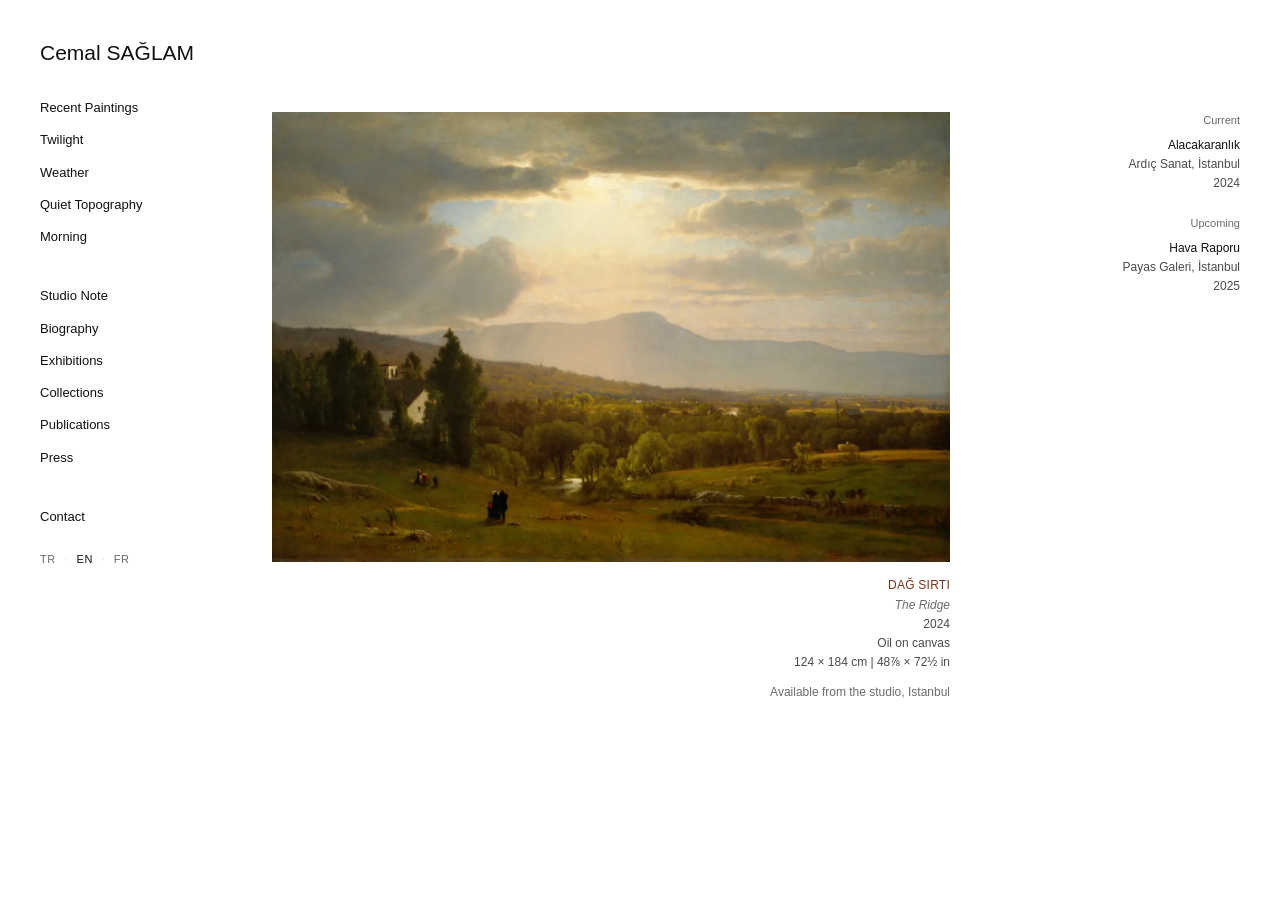
==== commit fd3105d0: "Üç dil: TR · EN · FR Dil anahtarı menünün altında, düz metin. İlk ziyarette tarayıcı dili denenir, s" ====
--- a/index.html
+++ b/index.html
@@ -93,6 +93,19 @@
 #nav .gap { height: 18px; }
 #burger { display: none; }
 
+/* dil anahtarı — menünün altında, düz metin. Açılır kutu yok. */
+#lang { display: flex; gap: 9px; margin-top: 24px; align-items: baseline; }
+#lang button {
+  font: inherit; font-size: var(--t-micro); letter-spacing: .04em;
+  background: none; border: 0; padding: 0; cursor: pointer; color: var(--soft);
+}
+#lang button[aria-current="true"] { color: var(--ink); }
+#lang button:hover { color: var(--link); }
+#lang .sep { font-size: var(--t-micro); color: var(--line); }
+
+/* eser adının altındaki çeviri — adın yerine geçmez, altına düşer */
+.cap .gloss { color: var(--soft); font-style: italic; }
+
 /* ── içerik ──────────────────────────────────────────────────────────────── */
 
 #main {
@@ -211,6 +224,8 @@
   #navlist.is-open { display: block; }
   #nav li { margin-bottom: 0; }
   #nav a { font-size: 16px; display: flex; align-items: center; min-height: 46px; }
+  #lang { margin-top: 14px; }
+  #lang button { font-size: 14px; min-height: 44px; display: inline-flex; align-items: center; }
 
   #main { margin-left: 0; padding: 22px 20px 110px; }
   .cap { font-size: 13px; margin-top: 12px; }
@@ -263,7 +278,7 @@
 </noscript>
 
 <script>
-const SITE = {"artist":{"name":"Cemal Sağlam","mark":"CEMAL SAĞLAM","role":"Ressam","based":"İstanbul","born":"1987","birthplace":"İzmir","tagline":"Işığın çekildiği anı boyuyorum.","lede":"Tuval üzerine yağlı boya. Katman katman, sabırla — aceleye gelmeyen bir iş.","email":"atolye@cemalsaglam.com","phone":"+90 212 000 00 00","studio":"Bomonti, Şişli · İstanbul","ig":"@cemalsaglam"},"bio":["Cemal Sağlam 1987’de İzmir’de doğdu. Mimar Sinan Güzel Sanatlar Üniversitesi Resim Bölümü’nü bitirdi, ardından Viyana’da iki yıl klasik boya teknikleri üzerine çalıştı.","Yağlı boyayı yavaşlığı için seçtiğini söylüyor. Bir tuval üzerinde aylarca çalışıyor, katmanları kurumaya bırakıyor, üzerine dönüyor. İşin büyük kısmı beklemekle geçiyor.","2016’dan bu yana İstanbul Bomonti’deki atölyesinde üretiyor. Çalışmaları Türkiye, Avusturya ve Hollanda’da özel koleksiyonlarda yer alıyor."],"cv":[["2024","Alacakaranlık","Kişisel sergi · Ardıç Sanat, İstanbul"],["2023","Hava Raporu","Kişisel sergi · Payas Galeri, İstanbul"],["2023","Uzun Pozlama","Karma sergi · Kule Sanat Alanı, Ankara"],["2022","Yeni Manzara","Karma sergi · Liman Kültür Merkezi, İzmir"],["2021","Sessiz Topografya","Kişisel sergi · Ardıç Sanat, İstanbul"],["2020","Katman","Karma sergi · Batı Kanat, İstanbul"],["2019","Slow Paint","Karma sergi · Atelier Nordbahn, Viyana"],["2018","İlk Katman","Kişisel sergi · Payas Galeri, İzmir"]],"collections":["Ardıç Sanat Koleksiyonu, İstanbul","Batı Kanat Çağdaş Sanat Koleksiyonu, İstanbul","Liman Kültür Merkezi, İzmir","Atelier Nordbahn Koleksiyonu, Viyana","Van Doorn Koleksiyonu, Rotterdam","Özel koleksiyonlar · Türkiye, Avusturya, Hollanda"],"publications":[["2024","Alacakaranlık","Sergi kataloğu, 96 sayfa. Metin: Nihal Erkut. Ardıç Sanat."],["2023","Hava Raporu","Sergi kataloğu, 64 sayfa. Payas Galeri."],["2022","Yavaş Boya","Söyleşi · Sanat Dünyamız, sayı 189, s. 44–51."],["2021","Sessiz Topografya","Sergi kataloğu, 72 sayfa. Metin: Kaan Bilen. Ardıç Sanat."],["2019","Katmanın Sabrı","Deneme · Kunstraum Yıllığı, Viyana. Almanca ve İngilizce."]],"press":[["2024","“Işığın çekildiği yerde durmak”","Ayşe Tunca · Cumhuriyet Kitap, Kasım 2024"],["2024","“Bir tuval kaç kış bekler?”","Deniz Aksoy · Argonotlar, Ekim 2024"],["2023","“Manzara değil, basınç”","Selim Arer · Sanat Dünyamız, Mart 2023"],["2021","“Sessiz Topografya üzerine”","Kaan Bilen · e-skop, Aralık 2021"]],"statement":["Bir tuvale başlarken neye benzeyeceğini bilmiyorum. Yalnızca hangi ışığı aradığımı biliyorum: günün bittiği, henüz gece olmadığı o yarım saat. Onu bulana kadar üstünü örtüyorum.","Katmanlar kurudukça renk değişiyor. Bu yüzden acele edilemiyor. Bir resmin üzerinde ortalama dört ay çalışıyorum ve bu sürenin belki üçte biri fiilen boya sürmekle geçiyor. Kalanı bakmak ve beklemek.","Manzara resmi yaptığımı düşünmüyorum. Manzara bahane; asıl mesele havanın ağırlığı. Bir fırtınanın rengi vardır, yağmurdan sonranın başka bir rengi. Onları tarif etmeye çalışıyorum."],"series":[{"key":"alacakaranlik","title":"Alacakaranlık","years":"2021 — 2024","blurb":"Günün bittiği, gecenin başlamadığı o kısa aralığın resimleri. Renk burada bir şeyi tarif etmiyor; bir şeyin kayboluşunu tutuyor."},{"key":"hava","title":"Hava","years":"2019 — 2023","blurb":"Fırtına, yağmur, basınç. Manzaradan çok atmosferin kendisi. Tuvale önce havayı koyuyorum, yeri sonra."},{"key":"topografya","title":"Sessiz Topografya","years":"2018 — 2024","blurb":"İnsansız araziler. İçinde kimsenin olmadığı ama birinin geçtiği belli olan yerler."},{"key":"sabah","title":"Sabah","years":"2020 — 2024","blurb":"Gümüş ışık serisi. Sabahın ilk yarım saati, henüz renk yerine oturmadan."}],"works":[{"id":"64715","no":"01","slug":"yagmurdan-sonra","title":"Yağmurdan Sonra","series":"hava","note":"Islak toprak kokusunun rengi olsaydı.","status":"satilik","statusLabel":"Müsait","year":2023,"medium":"Tuval üzerine yağlı boya","size":"82 × 108 cm","sizeIn":"32¼ × 42½ in","cw":108,"ch":82,"area":8856,"ratio":1.3182,"px":[1686,1279],"portrait":false,"tone":"#767c4c","lqip":"[data-uri]","src":"assets/64715.webp","credit":"George Inness, “After a Summer Shower”, 1894 · Art Institute of Chicago, kamu malı"},{"id":"68388","no":"02","slug":"dag-sirti","title":"Dağ Sırtı","series":"topografya","note":"En büyük tuval. Atölyeye zor sığdı.","status":"satilik","statusLabel":"Müsait","year":2024,"medium":"Tuval üzerine yağlı boya","size":"124 × 184 cm","sizeIn":"48⅞ × 72½ in","cw":184,"ch":124,"area":22816,"ratio":1.5054,"px":[1686,1120],"portrait":false,"tone":"#7c6e4d","lqip":"[data-uri]","src":"assets/68388.webp","credit":"George Inness, “Catskill Mountains”, 1870 · Art Institute of Chicago, kamu malı"},{"id":"64772","no":"03","slug":"alacakaranlik","title":"Alacakaranlık","series":"alacakaranlik","note":"Seriye adını veren resim.","status":"koleksiyonda","statusLabel":"Özel koleksiyonda","year":2024,"medium":"Tuval üzerine yağlı boya","size":"42 × 66 cm","sizeIn":"16½ × 26 in","cw":66,"ch":42,"area":2772,"ratio":1.5876,"px":[1686,1062],"portrait":false,"tone":"#686c5e","lqip":"[data-uri]","src":"assets/64772.webp","credit":"George Inness, “Twilight in Italy”, 1874 · Art Institute of Chicago, kamu malı"},{"id":"68784","no":"04","slug":"yaz-sabahi","title":"Yaz Sabahı","series":"sabah","note":"Yeşili yeşille değil, sarıyla açtım.","status":"satilik","statusLabel":"Müsait","year":2024,"medium":"Tuval üzerine yağlı boya","size":"51 × 78 cm","sizeIn":"20⅛ × 30¾ in","cw":78,"ch":51,"area":3978,"ratio":1.5108,"px":[1686,1116],"portrait":false,"tone":"#65693a","lqip":"[data-uri]","src":"assets/68784.webp","credit":"George Inness, “Summer in the Catskills”, 1867 · Art Institute of Chicago, kamu malı"},{"id":"65353","no":"05","slug":"firtina","title":"Fırtına","series":"hava","note":"Üstünde iki kış çalıştım. İkisi de aralıkta.","status":"satilik","statusLabel":"Müsait","year":2022,"medium":"Tuval üzerine yağlı boya","size":"64 × 97 cm","sizeIn":"25¼ × 38¼ in","cw":97,"ch":64,"area":6208,"ratio":1.5094,"px":[1686,1117],"portrait":false,"tone":"#656651","lqip":"[data-uri]","src":"assets/65353.webp","credit":"George Inness, “The Storm”, 1876 · Art Institute of Chicago, kamu malı"},{"id":"94127","no":"06","slug":"gecit","title":"Geçit","series":"hava","note":"Suyu geçen figürler sonradan geldi. Önce hava vardı.","status":"koleksiyonda","statusLabel":"Özel koleksiyonda","year":2021,"medium":"Tuval üzerine yağlı boya","size":"57 × 62 cm","sizeIn":"22½ × 24⅜ in","cw":62,"ch":57,"area":3534,"ratio":1.127,"px":[1686,1496],"portrait":false,"tone":"#726146","lqip":"[data-uri]","src":"assets/94127.webp","credit":"George Inness, “Crossing the Ford”, 1848 · Art Institute of Chicago, kamu malı"},{"id":"64729","no":"07","slug":"erken-saat","title":"Erken Saat","series":"sabah","note":"Dikey format bu seride tek. Işık yukarıdan geldiği için.","status":"satilik","statusLabel":"Müsait","year":2023,"medium":"Tuval üzerine yağlı boya","size":"107 × 82 cm","sizeIn":"42⅛ × 32¼ in","cw":82,"ch":107,"area":8774,"ratio":0.7643,"px":[1686,2206],"portrait":true,"tone":"#665d51","lqip":"[data-uri]","src":"assets/64729.webp","credit":"George Inness, “Early Morning, Tarpon Springs”, 1892 · Art Institute of Chicago, kamu malı"},{"id":"110561","no":"08","slug":"gumus-sabah","title":"Gümüş Sabah","series":"sabah","note":"Beyazı karıştırırken toprak eklemeyi öğrendiğim resim.","status":"satilik","statusLabel":"Müsait","year":2022,"medium":"Tuval üzerine yağlı boya","size":"114 × 90 cm","sizeIn":"44⅞ × 35⅜ in","cw":90,"ch":114,"area":10260,"ratio":0.7788,"px":[1686,2165],"portrait":true,"tone":"#715933","lqip":"[data-uri]","src":"assets/110561.webp","credit":"George Inness, “A Silver Morning”, 1886 · Art Institute of Chicago, kamu malı"},{"id":"30701","no":"09","slug":"eski-degirmen","title":"Eski Değirmen","series":"alacakaranlik","note":"Akşamın ilk yarım saati. Gölge henüz mavi değil.","status":"satilik","statusLabel":"Müsait","year":2023,"medium":"Tuval üzerine yağlı boya","size":"76 × 107 cm","sizeIn":"29⅞ × 42⅛ in","cw":107,"ch":76,"area":8132,"ratio":1.4585,"px":[1686,1156],"portrait":false,"tone":"#615b42","lqip":"[data-uri]","src":"assets/30701.webp","credit":"George Inness, “The Old Mill”, 1849 · Art Institute of Chicago, kamu malı"},{"id":"27777","no":"10","slug":"kardesler","title":"Kardeşler","series":"sabah","note":"Figür nadiren giriyor. Girdiğinde de sırtını dönüyor.","status":"satilik","statusLabel":"Müsait","year":2020,"medium":"Tuval üzerine yağlı boya","size":"51 × 41 cm","sizeIn":"20⅛ × 16⅛ in","cw":41,"ch":51,"area":2091,"ratio":0.7998,"px":[1686,2108],"portrait":true,"tone":"#5c5c40","lqip":"[data-uri]","src":"assets/27777.webp","credit":"George Inness, “The Sisters”, 1882 · Art Institute of Chicago, kamu malı"},{"id":"151108","no":"11","slug":"degirmen-goleti","title":"Değirmen Göleti","series":"sabah","note":"Yansımayı önce bitirdim, sonra üstündekini.","status":"satilik","statusLabel":"Müsait","year":2024,"medium":"Tuval üzerine yağlı boya","size":"96 × 76 cm","sizeIn":"37¾ × 29⅞ in","cw":76,"ch":96,"area":7296,"ratio":0.7671,"px":[1686,2198],"portrait":true,"tone":"#634a27","lqip":"[data-uri]","src":"assets/151108.webp","credit":"George Inness, “The Mill Pond”, 1889 · Art Institute of Chicago, kamu malı"},{"id":"47669","no":"12","slug":"hasat-sonu","title":"Hasat Sonu","series":"alacakaranlik","note":"Tarlada kalan son ışık. Figürler bahane.","status":"satilik","statusLabel":"Müsait","year":2023,"medium":"Tuval üzerine yağlı boya","size":"74 × 97 cm","sizeIn":"29⅛ × 38¼ in","cw":97,"ch":74,"area":7178,"ratio":1.3466,"px":[1686,1252],"portrait":false,"tone":"#544b30","lqip":"[data-uri]","src":"assets/47669.webp","credit":"George Inness, “Harvest, Montclair, New Jersey”, 1884 · Art Institute of Chicago, kamu malı"},{"id":"64768","no":"13","slug":"vadi","title":"Vadi","series":"topografya","note":"Uzağı yakından daha az doyurmak. Basit ama zor.","status":"satilik","statusLabel":"Müsait","year":2023,"medium":"Tuval üzerine yağlı boya","size":"61 × 83 cm","sizeIn":"24 × 32⅝ in","cw":83,"ch":61,"area":5063,"ratio":1.5597,"px":[1686,1081],"portrait":false,"tone":"#4e442f","lqip":"[data-uri]","src":"assets/64768.webp","credit":"George Inness, “Delaware Valley”, c. 1865–75 · Art Institute of Chicago, kamu malı"},{"id":"69844","no":"14","slug":"issiz-ciftlik","title":"Issız Çiftlik","series":"topografya","note":"Boş bir ev, boş bir arazi. Yine de biri var gibi.","status":"ayrildi","statusLabel":"Ayrıldı","year":2022,"medium":"Tuval üzerine yağlı boya","size":"78 × 116 cm","sizeIn":"30¾ × 45⅝ in","cw":116,"ch":78,"area":9048,"ratio":1.504,"px":[1686,1121],"portrait":false,"tone":"#3e482d","lqip":"[data-uri]","src":"assets/69844.webp","credit":"George Inness, “The Lonely Farm, Nantucket”, 1892 · Art Institute of Chicago, kamu malı"},{"id":"64748","no":"15","slug":"isikli-vadi","title":"Işıklı Vadi","series":"topografya","note":"Uzaktaki ışık yakındakinden daha sıcak olmalı.","status":"satilik","statusLabel":"Müsait","year":2020,"medium":"Tuval üzerine yağlı boya","size":"61 × 92 cm","sizeIn":"24 × 36¼ in","cw":92,"ch":61,"area":5612,"ratio":1.5203,"px":[1686,1109],"portrait":false,"tone":"#47422e","lqip":"[data-uri]","src":"assets/64748.webp","credit":"George Inness, “Sunlit Valley”, 1893 · Art Institute of Chicago, kamu malı"},{"id":"64736","no":"16","slug":"guz-ormani","title":"Güz Ormanı","series":"topografya","note":"Sonbaharı kırmızıyla anlatmamaya çalıştığım bir deneme.","status":"satilik","statusLabel":"Müsait","year":2018,"medium":"Tuval üzerine yağlı boya","size":"74 × 114 cm","sizeIn":"29⅛ × 44⅞ in","cw":114,"ch":74,"area":8436,"ratio":1.5525,"px":[1686,1086],"portrait":false,"tone":"#593d22","lqip":"[data-uri]","src":"assets/64736.webp","credit":"George Inness, “Autumn Woods”, 1891–94 · Art Institute of Chicago, kamu malı"},{"id":"64740","no":"17","slug":"gunbatimi-etudu","title":"Günbatımı Etüdü","series":"alacakaranlik","note":"Etüt olarak başladı, öyle kaldı. Bazen iyi oluyor.","status":"satilik","statusLabel":"Müsait","year":2022,"medium":"Tuval üzerine yağlı boya","size":"56 × 92 cm","sizeIn":"22 × 36¼ in","cw":92,"ch":56,"area":5152,"ratio":1.6306,"px":[1686,1034],"portrait":false,"tone":"#503816","lqip":"[data-uri]","src":"assets/64740.webp","credit":"George Inness, “Landscape, Sunset”, 1887–89 · Art Institute of Chicago, kamu malı"},{"id":"64732","no":"18","slug":"bastiran","title":"Bastıran","series":"hava","note":"Bir saat içinde bitti. Nadiren öyle olur.","status":"satilik","statusLabel":"Müsait","year":2019,"medium":"Tuval üzerine yağlı boya","size":"77 × 116 cm","sizeIn":"30⅜ × 45⅝ in","cw":116,"ch":77,"area":8932,"ratio":1.5067,"px":[1686,1119],"portrait":false,"tone":"#423b1d","lqip":"[data-uri]","src":"assets/64732.webp","credit":"George Inness, “Threatening”, 1891 · Art Institute of Chicago, kamu malı"}],"notice":"Bu bir tasarım prototipidir. Sanatçı kimliği ve metinler kurgudur; görseller Art Institute of Chicago açık erişim arşivinden alınmış kamu malı George Inness tablolarıdır. Yayına geçmeden önce tümü gerçek eserlerle değiştirilecektir."};
+const SITE = {"artist":{"name":"Cemal Sağlam","mark":"CEMAL SAĞLAM","role":"Ressam","based":"İstanbul","born":"1987","birthplace":"İzmir","tagline":"Işığın çekildiği anı boyuyorum.","lede":"Tuval üzerine yağlı boya. Katman katman, sabırla — aceleye gelmeyen bir iş.","email":"atolye@cemalsaglam.com","phone":"+90 212 000 00 00","studio":"Bomonti, Şişli · İstanbul","ig":"@cemalsaglam"},"bio":["Cemal Sağlam 1987’de İzmir’de doğdu. Mimar Sinan Güzel Sanatlar Üniversitesi Resim Bölümü’nü bitirdi, ardından Viyana’da iki yıl klasik boya teknikleri üzerine çalıştı.","Yağlı boyayı yavaşlığı için seçtiğini söylüyor. Bir tuval üzerinde aylarca çalışıyor, katmanları kurumaya bırakıyor, üzerine dönüyor. İşin büyük kısmı beklemekle geçiyor.","2016’dan bu yana İstanbul Bomonti’deki atölyesinde üretiyor. Çalışmaları Türkiye, Avusturya ve Hollanda’da özel koleksiyonlarda yer alıyor."],"cv":[["2024","Alacakaranlık","Kişisel sergi · Ardıç Sanat, İstanbul"],["2023","Hava Raporu","Kişisel sergi · Payas Galeri, İstanbul"],["2023","Uzun Pozlama","Karma sergi · Kule Sanat Alanı, Ankara"],["2022","Yeni Manzara","Karma sergi · Liman Kültür Merkezi, İzmir"],["2021","Sessiz Topografya","Kişisel sergi · Ardıç Sanat, İstanbul"],["2020","Katman","Karma sergi · Batı Kanat, İstanbul"],["2019","Slow Paint","Karma sergi · Atelier Nordbahn, Viyana"],["2018","İlk Katman","Kişisel sergi · Payas Galeri, İzmir"]],"collections":["Ardıç Sanat Koleksiyonu, İstanbul","Batı Kanat Çağdaş Sanat Koleksiyonu, İstanbul","Liman Kültür Merkezi, İzmir","Atelier Nordbahn Koleksiyonu, Viyana","Van Doorn Koleksiyonu, Rotterdam","Özel koleksiyonlar · Türkiye, Avusturya, Hollanda"],"publications":[["2024","Alacakaranlık","Sergi kataloğu, 96 sayfa. Metin: Nihal Erkut. Ardıç Sanat."],["2023","Hava Raporu","Sergi kataloğu, 64 sayfa. Payas Galeri."],["2022","Yavaş Boya","Söyleşi · Sanat Dünyamız, sayı 189, s. 44–51."],["2021","Sessiz Topografya","Sergi kataloğu, 72 sayfa. Metin: Kaan Bilen. Ardıç Sanat."],["2019","Katmanın Sabrı","Deneme · Kunstraum Yıllığı, Viyana. Almanca ve İngilizce."]],"press":[["2024","“Işığın çekildiği yerde durmak”","Ayşe Tunca · Cumhuriyet Kitap, Kasım 2024"],["2024","“Bir tuval kaç kış bekler?”","Deniz Aksoy · Argonotlar, Ekim 2024"],["2023","“Manzara değil, basınç”","Selim Arer · Sanat Dünyamız, Mart 2023"],["2021","“Sessiz Topografya üzerine”","Kaan Bilen · e-skop, Aralık 2021"]],"statement":["Bir tuvale başlarken neye benzeyeceğini bilmiyorum. Yalnızca hangi ışığı aradığımı biliyorum: günün bittiği, henüz gece olmadığı o yarım saat. Onu bulana kadar üstünü örtüyorum.","Katmanlar kurudukça renk değişiyor. Bu yüzden acele edilemiyor. Bir resmin üzerinde ortalama dört ay çalışıyorum ve bu sürenin belki üçte biri fiilen boya sürmekle geçiyor. Kalanı bakmak ve beklemek.","Manzara resmi yaptığımı düşünmüyorum. Manzara bahane; asıl mesele havanın ağırlığı. Bir fırtınanın rengi vardır, yağmurdan sonranın başka bir rengi. Onları tarif etmeye çalışıyorum."],"series":[{"key":"alacakaranlik","title":"Alacakaranlık","years":"2021 — 2024","blurb":"Günün bittiği, gecenin başlamadığı o kısa aralığın resimleri. Renk burada bir şeyi tarif etmiyor; bir şeyin kayboluşunu tutuyor."},{"key":"hava","title":"Hava","years":"2019 — 2023","blurb":"Fırtına, yağmur, basınç. Manzaradan çok atmosferin kendisi. Tuvale önce havayı koyuyorum, yeri sonra."},{"key":"topografya","title":"Sessiz Topografya","years":"2018 — 2024","blurb":"İnsansız araziler. İçinde kimsenin olmadığı ama birinin geçtiği belli olan yerler."},{"key":"sabah","title":"Sabah","years":"2020 — 2024","blurb":"Gümüş ışık serisi. Sabahın ilk yarım saati, henüz renk yerine oturmadan."}],"works":[{"id":"64715","no":"01","slug":"yagmurdan-sonra","title":"Yağmurdan Sonra","series":"hava","note":"Islak toprak kokusunun rengi olsaydı.","status":"satilik","statusLabel":"Müsait","year":2023,"medium":"Tuval üzerine yağlı boya","size":"82 × 108 cm","sizeIn":"32¼ × 42½ in","cw":108,"ch":82,"area":8856,"ratio":1.3182,"px":[1686,1279],"portrait":false,"tone":"#767c4c","lqip":"[data-uri]","src":"assets/64715.webp","credit":"George Inness, “After a Summer Shower”, 1894 · Art Institute of Chicago, kamu malı"},{"id":"68388","no":"02","slug":"dag-sirti","title":"Dağ Sırtı","series":"topografya","note":"En büyük tuval. Atölyeye zor sığdı.","status":"satilik","statusLabel":"Müsait","year":2024,"medium":"Tuval üzerine yağlı boya","size":"124 × 184 cm","sizeIn":"48⅞ × 72½ in","cw":184,"ch":124,"area":22816,"ratio":1.5054,"px":[1686,1120],"portrait":false,"tone":"#7c6e4d","lqip":"[data-uri]","src":"assets/68388.webp","credit":"George Inness, “Catskill Mountains”, 1870 · Art Institute of Chicago, kamu malı"},{"id":"64772","no":"03","slug":"alacakaranlik","title":"Alacakaranlık","series":"alacakaranlik","note":"Seriye adını veren resim.","status":"koleksiyonda","statusLabel":"Özel koleksiyonda","year":2024,"medium":"Tuval üzerine yağlı boya","size":"42 × 66 cm","sizeIn":"16½ × 26 in","cw":66,"ch":42,"area":2772,"ratio":1.5876,"px":[1686,1062],"portrait":false,"tone":"#686c5e","lqip":"[data-uri]","src":"assets/64772.webp","credit":"George Inness, “Twilight in Italy”, 1874 · Art Institute of Chicago, kamu malı"},{"id":"68784","no":"04","slug":"yaz-sabahi","title":"Yaz Sabahı","series":"sabah","note":"Yeşili yeşille değil, sarıyla açtım.","status":"satilik","statusLabel":"Müsait","year":2024,"medium":"Tuval üzerine yağlı boya","size":"51 × 78 cm","sizeIn":"20⅛ × 30¾ in","cw":78,"ch":51,"area":3978,"ratio":1.5108,"px":[1686,1116],"portrait":false,"tone":"#65693a","lqip":"[data-uri]","src":"assets/68784.webp","credit":"George Inness, “Summer in the Catskills”, 1867 · Art Institute of Chicago, kamu malı"},{"id":"65353","no":"05","slug":"firtina","title":"Fırtına","series":"hava","note":"Üstünde iki kış çalıştım. İkisi de aralıkta.","status":"satilik","statusLabel":"Müsait","year":2022,"medium":"Tuval üzerine yağlı boya","size":"64 × 97 cm","sizeIn":"25¼ × 38¼ in","cw":97,"ch":64,"area":6208,"ratio":1.5094,"px":[1686,1117],"portrait":false,"tone":"#656651","lqip":"[data-uri]","src":"assets/65353.webp","credit":"George Inness, “The Storm”, 1876 · Art Institute of Chicago, kamu malı"},{"id":"94127","no":"06","slug":"gecit","title":"Geçit","series":"hava","note":"Suyu geçen figürler sonradan geldi. Önce hava vardı.","status":"koleksiyonda","statusLabel":"Özel koleksiyonda","year":2021,"medium":"Tuval üzerine yağlı boya","size":"57 × 62 cm","sizeIn":"22½ × 24⅜ in","cw":62,"ch":57,"area":3534,"ratio":1.127,"px":[1686,1496],"portrait":false,"tone":"#726146","lqip":"[data-uri]","src":"assets/94127.webp","credit":"George Inness, “Crossing the Ford”, 1848 · Art Institute of Chicago, kamu malı"},{"id":"64729","no":"07","slug":"erken-saat","title":"Erken Saat","series":"sabah","note":"Dikey format bu seride tek. Işık yukarıdan geldiği için.","status":"satilik","statusLabel":"Müsait","year":2023,"medium":"Tuval üzerine yağlı boya","size":"107 × 82 cm","sizeIn":"42⅛ × 32¼ in","cw":82,"ch":107,"area":8774,"ratio":0.7643,"px":[1686,2206],"portrait":true,"tone":"#665d51","lqip":"[data-uri]","src":"assets/64729.webp","credit":"George Inness, “Early Morning, Tarpon Springs”, 1892 · Art Institute of Chicago, kamu malı"},{"id":"110561","no":"08","slug":"gumus-sabah","title":"Gümüş Sabah","series":"sabah","note":"Beyazı karıştırırken toprak eklemeyi öğrendiğim resim.","status":"satilik","statusLabel":"Müsait","year":2022,"medium":"Tuval üzerine yağlı boya","size":"114 × 90 cm","sizeIn":"44⅞ × 35⅜ in","cw":90,"ch":114,"area":10260,"ratio":0.7788,"px":[1686,2165],"portrait":true,"tone":"#715933","lqip":"[data-uri]","src":"assets/110561.webp","credit":"George Inness, “A Silver Morning”, 1886 · Art Institute of Chicago, kamu malı"},{"id":"30701","no":"09","slug":"eski-degirmen","title":"Eski Değirmen","series":"alacakaranlik","note":"Akşamın ilk yarım saati. Gölge henüz mavi değil.","status":"satilik","statusLabel":"Müsait","year":2023,"medium":"Tuval üzerine yağlı boya","size":"76 × 107 cm","sizeIn":"29⅞ × 42⅛ in","cw":107,"ch":76,"area":8132,"ratio":1.4585,"px":[1686,1156],"portrait":false,"tone":"#615b42","lqip":"[data-uri]","src":"assets/30701.webp","credit":"George Inness, “The Old Mill”, 1849 · Art Institute of Chicago, kamu malı"},{"id":"27777","no":"10","slug":"kardesler","title":"Kardeşler","series":"sabah","note":"Figür nadiren giriyor. Girdiğinde de sırtını dönüyor.","status":"satilik","statusLabel":"Müsait","year":2020,"medium":"Tuval üzerine yağlı boya","size":"51 × 41 cm","sizeIn":"20⅛ × 16⅛ in","cw":41,"ch":51,"area":2091,"ratio":0.7998,"px":[1686,2108],"portrait":true,"tone":"#5c5c40","lqip":"[data-uri]","src":"assets/27777.webp","credit":"George Inness, “The Sisters”, 1882 · Art Institute of Chicago, kamu malı"},{"id":"151108","no":"11","slug":"degirmen-goleti","title":"Değirmen Göleti","series":"sabah","note":"Yansımayı önce bitirdim, sonra üstündekini.","status":"satilik","statusLabel":"Müsait","year":2024,"medium":"Tuval üzerine yağlı boya","size":"96 × 76 cm","sizeIn":"37¾ × 29⅞ in","cw":76,"ch":96,"area":7296,"ratio":0.7671,"px":[1686,2198],"portrait":true,"tone":"#634a27","lqip":"[data-uri]","src":"assets/151108.webp","credit":"George Inness, “The Mill Pond”, 1889 · Art Institute of Chicago, kamu malı"},{"id":"47669","no":"12","slug":"hasat-sonu","title":"Hasat Sonu","series":"alacakaranlik","note":"Tarlada kalan son ışık. Figürler bahane.","status":"satilik","statusLabel":"Müsait","year":2023,"medium":"Tuval üzerine yağlı boya","size":"74 × 97 cm","sizeIn":"29⅛ × 38¼ in","cw":97,"ch":74,"area":7178,"ratio":1.3466,"px":[1686,1252],"portrait":false,"tone":"#544b30","lqip":"[data-uri]","src":"assets/47669.webp","credit":"George Inness, “Harvest, Montclair, New Jersey”, 1884 · Art Institute of Chicago, kamu malı"},{"id":"64768","no":"13","slug":"vadi","title":"Vadi","series":"topografya","note":"Uzağı yakından daha az doyurmak. Basit ama zor.","status":"satilik","statusLabel":"Müsait","year":2023,"medium":"Tuval üzerine yağlı boya","size":"61 × 83 cm","sizeIn":"24 × 32⅝ in","cw":83,"ch":61,"area":5063,"ratio":1.5597,"px":[1686,1081],"portrait":false,"tone":"#4e442f","lqip":"[data-uri]","src":"assets/64768.webp","credit":"George Inness, “Delaware Valley”, c. 1865–75 · Art Institute of Chicago, kamu malı"},{"id":"69844","no":"14","slug":"issiz-ciftlik","title":"Issız Çiftlik","series":"topografya","note":"Boş bir ev, boş bir arazi. Yine de biri var gibi.","status":"ayrildi","statusLabel":"Ayrıldı","year":2022,"medium":"Tuval üzerine yağlı boya","size":"78 × 116 cm","sizeIn":"30¾ × 45⅝ in","cw":116,"ch":78,"area":9048,"ratio":1.504,"px":[1686,1121],"portrait":false,"tone":"#3e482d","lqip":"[data-uri]","src":"assets/69844.webp","credit":"George Inness, “The Lonely Farm, Nantucket”, 1892 · Art Institute of Chicago, kamu malı"},{"id":"64748","no":"15","slug":"isikli-vadi","title":"Işıklı Vadi","series":"topografya","note":"Uzaktaki ışık yakındakinden daha sıcak olmalı.","status":"satilik","statusLabel":"Müsait","year":2020,"medium":"Tuval üzerine yağlı boya","size":"61 × 92 cm","sizeIn":"24 × 36¼ in","cw":92,"ch":61,"area":5612,"ratio":1.5203,"px":[1686,1109],"portrait":false,"tone":"#47422e","lqip":"[data-uri]","src":"assets/64748.webp","credit":"George Inness, “Sunlit Valley”, 1893 · Art Institute of Chicago, kamu malı"},{"id":"64736","no":"16","slug":"guz-ormani","title":"Güz Ormanı","series":"topografya","note":"Sonbaharı kırmızıyla anlatmamaya çalıştığım bir deneme.","status":"satilik","statusLabel":"Müsait","year":2018,"medium":"Tuval üzerine yağlı boya","size":"74 × 114 cm","sizeIn":"29⅛ × 44⅞ in","cw":114,"ch":74,"area":8436,"ratio":1.5525,"px":[1686,1086],"portrait":false,"tone":"#593d22","lqip":"[data-uri]","src":"assets/64736.webp","credit":"George Inness, “Autumn Woods”, 1891–94 · Art Institute of Chicago, kamu malı"},{"id":"64740","no":"17","slug":"gunbatimi-etudu","title":"Günbatımı Etüdü","series":"alacakaranlik","note":"Etüt olarak başladı, öyle kaldı. Bazen iyi oluyor.","status":"satilik","statusLabel":"Müsait","year":2022,"medium":"Tuval üzerine yağlı boya","size":"56 × 92 cm","sizeIn":"22 × 36¼ in","cw":92,"ch":56,"area":5152,"ratio":1.6306,"px":[1686,1034],"portrait":false,"tone":"#503816","lqip":"[data-uri]","src":"assets/64740.webp","credit":"George Inness, “Landscape, Sunset”, 1887–89 · Art Institute of Chicago, kamu malı"},{"id":"64732","no":"18","slug":"bastiran","title":"Bastıran","series":"hava","note":"Bir saat içinde bitti. Nadiren öyle olur.","status":"satilik","statusLabel":"Müsait","year":2019,"medium":"Tuval üzerine yağlı boya","size":"77 × 116 cm","sizeIn":"30⅜ × 45⅝ in","cw":116,"ch":77,"area":8932,"ratio":1.5067,"px":[1686,1119],"portrait":false,"tone":"#423b1d","lqip":"[data-uri]","src":"assets/64732.webp","credit":"George Inness, “Threatening”, 1891 · Art Institute of Chicago, kamu malı"}],"notice":"Bu bir tasarım prototipidir. Sanatçı kimliği ve metinler kurgudur; görseller Art Institute of Chicago açık erişim arşivinden alınmış kamu malı George Inness tablolarıdır. Yayına geçmeden önce tümü gerçek eserlerle değiştirilecektir.","i18n":{"tr":{"ui":{"lang_name":"Türkçe","nav_recent":"Son Resimler","nav_studio":"Atölye Notu","nav_bio":"Biyografi","nav_exh":"Sergiler","nav_coll":"Koleksiyonlar","nav_pub":"Yayınlar","nav_press":"Basın","nav_contact":"İletişim","menu":"Menü","skip":"İçeriğe geç","site_sub":"Resim","recent_lede":"{n} eser, {s} seri. Yeniden eskiye.","exh_solo":"Kişisel Sergiler","exh_group":"Karma Sergiler","coll_record":"Kayıt","coll_sentence":"{n} eserin {h} tanesi koleksiyonlarda. Kalanlar atölyeden temin edilebilir.","bio_born":"{y}’de {p}’de doğdu.","bio_lives":"{c}’da yaşıyor ve çalışıyor.","home_now":"Sürüyor","home_next":"Sırada","contact_body":"Eser talepleri, atölye ziyareti ve sergi önerileri için yazın. Atölye ziyaretleri randevuyla.","avail_studio":"Atölyeden temin edilebilir, İstanbul","avail_private":"Özel koleksiyonda","avail_gone":"Ayrıldı","medium":"Tuval üzerine yağlı boya","noscript":"Eserleri görüntülemek için JavaScript gerekiyor.","meta_desc":"Cemal Sağlam, İstanbul’da çalışan ressam. Tuval üzerine yağlı boya; alacakaranlık, hava ve manzara üzerine seriler."},"bio":["Cemal Sağlam 1987’de İzmir’de doğdu. Mimar Sinan Güzel Sanatlar Üniversitesi Resim Bölümü’nü bitirdi, ardından Viyana’da iki yıl klasik boya teknikleri üzerine çalıştı.","Yağlı boyayı yavaşlığı için seçtiğini söylüyor. Bir tuval üzerinde aylarca çalışıyor, katmanları kurumaya bırakıyor, üzerine dönüyor. İşin büyük kısmı beklemekle geçiyor.","2016’dan bu yana İstanbul Bomonti’deki atölyesinde üretiyor. Çalışmaları Türkiye, Avusturya ve Hollanda’da özel koleksiyonlarda yer alıyor."],"statement":["Bir tuvale başlarken neye benzeyeceğini bilmiyorum. Yalnızca hangi ışığı aradığımı biliyorum: günün bittiği, henüz gece olmadığı o yarım saat. Onu bulana kadar üstünü örtüyorum.","Katmanlar kurudukça renk değişiyor. Bu yüzden acele edilemiyor. Bir resmin üzerinde ortalama dört ay çalışıyorum ve bu sürenin belki üçte biri fiilen boya sürmekle geçiyor. Kalanı bakmak ve beklemek.","Manzara resmi yaptığımı düşünmüyorum. Manzara bahane; asıl mesele havanın ağırlığı. Bir fırtınanın rengi vardır, yağmurdan sonranın başka bir rengi. Onları tarif etmeye çalışıyorum."],"collections":["Ardıç Sanat Koleksiyonu, İstanbul","Batı Kanat Çağdaş Sanat Koleksiyonu, İstanbul","Liman Kültür Merkezi, İzmir","Atelier Nordbahn Koleksiyonu, Viyana","Van Doorn Koleksiyonu, Rotterdam","Özel koleksiyonlar · Türkiye, Avusturya, Hollanda"],"series":{"alacakaranlik":{"title":"Alacakaranlık","blurb":"Günün bittiği, gecenin başlamadığı o kısa aralığın resimleri. Renk burada bir şeyi tarif etmiyor; bir şeyin kayboluşunu tutuyor."},"hava":{"title":"Hava","blurb":"Fırtına, yağmur, basınç. Manzaradan çok atmosferin kendisi. Tuvale önce havayı koyuyorum, yeri sonra."},"topografya":{"title":"Sessiz Topografya","blurb":"İnsansız araziler. İçinde kimsenin olmadığı ama birinin geçtiği belli olan yerler."},"sabah":{"title":"Sabah","blurb":"Gümüş ışık serisi. Sabahın ilk yarım saati, henüz renk yerine oturmadan."}},"works":{"64715":{"gloss":"","note":"Islak toprak kokusunun rengi olsaydı."},"68388":{"gloss":"","note":"En büyük tuval. Atölyeye zor sığdı."},"64772":{"gloss":"","note":"Seriye adını veren resim."},"68784":{"gloss":"","note":"Yeşili yeşille değil, sarıyla açtım."},"65353":{"gloss":"","note":"Üstünde iki kış çalıştım. İkisi de aralıkta."},"94127":{"gloss":"","note":"Suyu geçen figürler sonradan geldi. Önce hava vardı."},"64729":{"gloss":"","note":"Dikey format bu seride tek. Işık yukarıdan geldiği için."},"110561":{"gloss":"","note":"Beyazı karıştırırken toprak eklemeyi öğrendiğim resim."},"30701":{"gloss":"","note":"Akşamın ilk yarım saati. Gölge henüz mavi değil."},"27777":{"gloss":"","note":"Figür nadiren giriyor. Girdiğinde de sırtını dönüyor."},"151108":{"gloss":"","note":"Yansımayı önce bitirdim, sonra üstündekini."},"47669":{"gloss":"","note":"Tarlada kalan son ışık. Figürler bahane."},"64768":{"gloss":"","note":"Uzağı yakından daha az doyurmak. Basit ama zor."},"69844":{"gloss":"","note":"Boş bir ev, boş bir arazi. Yine de biri var gibi."},"64748":{"gloss":"","note":"Uzaktaki ışık yakındakinden daha sıcak olmalı."},"64736":{"gloss":"","note":"Sonbaharı kırmızıyla anlatmamaya çalıştığım bir deneme."},"64740":{"gloss":"","note":"Etüt olarak başladı, öyle kaldı. Bazen iyi oluyor."},"64732":{"gloss":"","note":"Bir saat içinde bitti. Nadiren öyle olur."}},"cv":[["2024","Alacakaranlık","Kişisel sergi · Ardıç Sanat, İstanbul"],["2023","Hava Raporu","Kişisel sergi · Payas Galeri, İstanbul"],["2023","Uzun Pozlama","Karma sergi · Kule Sanat Alanı, Ankara"],["2022","Yeni Manzara","Karma sergi · Liman Kültür Merkezi, İzmir"],["2021","Sessiz Topografya","Kişisel sergi · Ardıç Sanat, İstanbul"],["2020","Katman","Karma sergi · Batı Kanat, İstanbul"],["2019","Slow Paint","Karma sergi · Atelier Nordbahn, Viyana"],["2018","İlk Katman","Kişisel sergi · Payas Galeri, İzmir"]],"publications":[["2024","Alacakaranlık","Sergi kataloğu, 96 sayfa. Metin: Nihal Erkut. Ardıç Sanat."],["2023","Hava Raporu","Sergi kataloğu, 64 sayfa. Payas Galeri."],["2022","Yavaş Boya","Söyleşi · Sanat Dünyamız, sayı 189, s. 44–51."],["2021","Sessiz Topografya","Sergi kataloğu, 72 sayfa. Metin: Kaan Bilen. Ardıç Sanat."],["2019","Katmanın Sabrı","Deneme · Kunstraum Yıllığı, Viyana. Almanca ve İngilizce."]],"press":[["2024","“Işığın çekildiği yerde durmak”","Ayşe Tunca · Cumhuriyet Kitap, Kasım 2024"],["2024","“Bir tuval kaç kış bekler?”","Deniz Aksoy · Argonotlar, Ekim 2024"],["2023","“Manzara değil, basınç”","Selim Arer · Sanat Dünyamız, Mart 2023"],["2021","“Sessiz Topografya üzerine”","Kaan Bilen · e-skop, Aralık 2021"]],"notice":"Bu bir tasarım prototipidir. Sanatçı kimliği ve metinler kurgudur; görseller Art Institute of Chicago açık erişim arşivinden alınmış kamu malı George Inness tablolarıdır. Yayına geçmeden önce tümü gerçek eserlerle değiştirilecektir."},"en":{"ui":{"lang_name":"English","nav_recent":"Recent Paintings","nav_studio":"Studio Note","nav_bio":"Biography","nav_exh":"Exhibitions","nav_coll":"Collections","nav_pub":"Publications","nav_press":"Press","nav_contact":"Contact","menu":"Menu","skip":"Skip to content","site_sub":"Painting","recent_lede":"{n} works, {s} series. Newest first.","exh_solo":"Solo Exhibitions","exh_group":"Group Exhibitions","coll_record":"Record","coll_sentence":"{h} of {n} works are held in collections. The remainder are available from the studio.","bio_born":"Born in {p} in {y}.","bio_lives":"Lives and works in {c}.","home_now":"Current","home_next":"Upcoming","contact_body":"For enquiries about available work, studio visits and exhibition proposals, please write. Studio visits by appointment.","avail_studio":"Available from the studio, Istanbul","avail_private":"Private collection","avail_gone":"No longer available","medium":"Oil on canvas","noscript":"JavaScript is required to view the works.","meta_desc":"Cemal Sağlam is a painter working in Istanbul. Oil on canvas; series on twilight, weather and landscape."},"bio":["Cemal Sağlam was born in İzmir in 1987. He completed the painting department at Mimar Sinan Fine Arts University, then spent two years in Vienna studying classical oil technique.","He says he chose oil for its slowness. He works on a single canvas for months, leaves the layers to dry and returns to them. Most of the work is waiting.","Since 2016 he has painted in his studio in Bomonti, Istanbul. His work is held in private collections in Turkey, Austria and the Netherlands."],"statement":["When I begin a canvas I do not know what it will look like. I only know which light I am after: the half hour when the day has ended and night has not yet come. Until I find it, I keep covering the surface over.","Colour shifts as the layers dry, so it cannot be hurried. I spend about four months on a painting, and perhaps a third of that is actually spent applying paint. The rest is looking and waiting.","I do not think I paint landscapes. The landscape is a pretext; what matters is the weight of the air. A storm has a colour, and the aftermath of rain has another. I am trying to describe those."],"collections":["Ardıç Sanat Collection, Istanbul","Batı Kanat Contemporary Art Collection, Istanbul","Liman Cultural Centre, İzmir","Atelier Nordbahn Collection, Vienna","Van Doorn Collection, Rotterdam","Private collections · Turkey, Austria, the Netherlands"],"series":{"alacakaranlik":{"title":"Twilight","blurb":"Paintings of the short interval when the day has ended and night has not begun. Colour here does not describe something; it holds something disappearing."},"hava":{"title":"Weather","blurb":"Storm, rain, pressure. The atmosphere itself rather than the landscape. I put the air on the canvas first, the ground after."},"topografya":{"title":"Quiet Topography","blurb":"Land without people. Places where no one is present but someone clearly passed."},"sabah":{"title":"Morning","blurb":"The silver light series. The first half hour of morning, before colour settles."}},"works":{"64715":{"gloss":"After the Rain","note":"If the smell of wet earth had a colour."},"68388":{"gloss":"The Ridge","note":"The largest canvas. It barely fit into the studio."},"64772":{"gloss":"Twilight","note":"The painting that gave the series its name."},"68784":{"gloss":"Summer Morning","note":"I opened the green with yellow, not with more green."},"65353":{"gloss":"Storm","note":"I worked on it through two winters. Both times in December."},"94127":{"gloss":"The Ford","note":"The figures crossing the water came later. The weather came first."},"64729":{"gloss":"Early Hour","note":"The only vertical format in this series. Because the light comes from above."},"110561":{"gloss":"Silver Morning","note":"The painting where I learned to add earth when mixing white."},"30701":{"gloss":"The Old Mill","note":"The first half hour of evening. The shadow is not yet blue."},"27777":{"gloss":"Sisters","note":"Figures rarely enter. When they do, they turn their backs."},"151108":{"gloss":"Mill Pond","note":"I finished the reflection first, then what was above it."},"47669":{"gloss":"After the Harvest","note":"The last light left in the field. The figures are a pretext."},"64768":{"gloss":"Valley","note":"Saturating the distance less than the foreground. Simple but difficult."},"69844":{"gloss":"The Lonely Farm","note":"An empty house, an empty field. And yet someone seems to be there."},"64748":{"gloss":"Sunlit Valley","note":"Distant light must be warmer than near light."},"64736":{"gloss":"Autumn Wood","note":"An attempt at not explaining autumn with red."},"64740":{"gloss":"Sunset Study","note":"It began as a study and stayed one. Sometimes that is right."},"64732":{"gloss":"Bearing Down","note":"Finished within an hour. That rarely happens."}},"cv":[["2024","Alacakaranlık","Solo exhibition · Ardıç Sanat, İstanbul"],["2023","Hava Raporu","Solo exhibition · Payas Galeri, İstanbul"],["2023","Uzun Pozlama","Group exhibition · Kule Sanat Alanı, Ankara"],["2022","Yeni Manzara","Group exhibition · Liman Kültür Merkezi, İzmir"],["2021","Sessiz Topografya","Solo exhibition · Ardıç Sanat, İstanbul"],["2020","Katman","Group exhibition · Batı Kanat, İstanbul"],["2019","Slow Paint","Group exhibition · Atelier Nordbahn, Viyana"],["2018","İlk Katman","Solo exhibition · Payas Galeri, İzmir"]],"publications":[["2024","Alacakaranlık","Exhibition catalogue, 96 pp. Text: Nihal Erkut. Ardıç Sanat."],["2023","Hava Raporu","Exhibition catalogue, 64 pp. Payas Galeri."],["2022","Yavaş Boya","Interview · Sanat Dünyamız, issue 189, pp. 44–51."],["2021","Sessiz Topografya","Exhibition catalogue, 72 pp. Text: Kaan Bilen. Ardıç Sanat."],["2019","Katmanın Sabrı","Essay · Kunstraum Yearbook, Vienna. In German and English."]],"press":[["2024","“Işığın çekildiği yerde durmak”","Ayşe Tunca · Cumhuriyet Kitap, November 2024"],["2024","“Bir tuval kaç kış bekler?”","Deniz Aksoy · Argonotlar, October 2024"],["2023","“Manzara değil, basınç”","Selim Arer · Sanat Dünyamız, March 2023"],["2021","“Sessiz Topografya üzerine”","Kaan Bilen · e-skop, December 2021"]],"notice":"This is a design prototype. The artist identity and all texts are fictional; the images are public-domain paintings by George Inness from the Art Institute of Chicago open-access archive. All will be replaced with the artist’s own work before launch."},"fr":{"ui":{"lang_name":"Français","nav_recent":"Peintures récentes","nav_studio":"Note d’atelier","nav_bio":"Biographie","nav_exh":"Expositions","nav_coll":"Collections","nav_pub":"Publications","nav_press":"Presse","nav_contact":"Contact","menu":"Menu","skip":"Aller au contenu","site_sub":"Peinture","recent_lede":"{n} œuvres, {s} séries. De la plus récente à la plus ancienne.","exh_solo":"Expositions personnelles","exh_group":"Expositions collectives","coll_record":"Registre","coll_sentence":"{h} des {n} œuvres se trouvent en collection. Les autres sont disponibles à l’atelier.","bio_born":"Né à {p} en {y}.","bio_lives":"Vit et travaille à {c}.","home_now":"En cours","home_next":"À venir","contact_body":"Pour toute demande concernant les œuvres disponibles, les visites d’atelier et les propositions d’exposition, écrivez-nous. Visites d’atelier sur rendez-vous.","avail_studio":"Disponible à l’atelier, Istanbul","avail_private":"Collection privée","avail_gone":"Non disponible","medium":"Huile sur toile","noscript":"JavaScript est nécessaire pour afficher les œuvres.","meta_desc":"Cemal Sağlam est un peintre établi à Istanbul. Huile sur toile ; séries sur le crépuscule, le temps et le paysage."},"bio":["Cemal Sağlam est né à İzmir en 1987. Il est diplômé du département de peinture de l’université des beaux-arts Mimar Sinan, puis a passé deux ans à Vienne à étudier les techniques classiques de la peinture à l’huile.","Il dit avoir choisi l’huile pour sa lenteur. Il travaille des mois sur une même toile, laisse sécher les couches, y revient. L’essentiel du travail consiste à attendre.","Depuis 2016 il peint dans son atelier de Bomonti, à Istanbul. Ses œuvres figurent dans des collections privées en Turquie, en Autriche et aux Pays-Bas."],"statement":["Quand je commence une toile, je ne sais pas à quoi elle ressemblera. Je sais seulement quelle lumière je cherche : la demi-heure où le jour s’achève et où la nuit n’est pas encore venue. Jusqu’à la trouver, je recouvre.","La couleur change à mesure que les couches sèchent : on ne peut donc pas se presser. Je passe environ quatre mois sur un tableau, et le tiers peut-être de ce temps à poser de la peinture. Le reste, à regarder et à attendre.","Je ne crois pas peindre des paysages. Le paysage est un prétexte ; ce qui compte est le poids de l’air. Un orage a une couleur, l’après-pluie en a une autre. J’essaie de les décrire."],"collections":["Collection Ardıç Sanat, Istanbul","Collection d’art contemporain Batı Kanat, Istanbul","Centre culturel Liman, İzmir","Collection Atelier Nordbahn, Vienne","Collection Van Doorn, Rotterdam","Collections privées · Turquie, Autriche, Pays-Bas"],"series":{"alacakaranlik":{"title":"Crépuscule","blurb":"Peintures de ce bref intervalle où le jour s’achève et où la nuit n’a pas commencé. La couleur n’y décrit rien ; elle retient ce qui disparaît."},"hava":{"title":"Temps","blurb":"Orage, pluie, pression. L’atmosphère elle-même plutôt que le paysage. Je pose l’air sur la toile d’abord, le sol ensuite."},"topografya":{"title":"Topographie silencieuse","blurb":"Des terres sans personne. Des lieux où nul n’est présent mais où quelqu’un est manifestement passé."},"sabah":{"title":"Matin","blurb":"La série de la lumière d’argent. La première demi-heure du matin, avant que la couleur ne se fixe."}},"works":{"64715":{"gloss":"Après la pluie","note":"Si l’odeur de la terre mouillée avait une couleur."},"68388":{"gloss":"La crête","note":"La plus grande toile. Elle tenait à peine dans l’atelier."},"64772":{"gloss":"Crépuscule","note":"Le tableau qui a donné son nom à la série."},"68784":{"gloss":"Matin d’été","note":"J’ai ouvert le vert avec du jaune, non avec du vert."},"65353":{"gloss":"Tempête","note":"J’y ai travaillé deux hivers. Les deux fois en décembre."},"94127":{"gloss":"Le gué","note":"Les figures traversant l’eau sont venues après. Le temps d’abord."},"64729":{"gloss":"Heure matinale","note":"Le seul format vertical de la série. Parce que la lumière vient d’en haut."},"110561":{"gloss":"Matin d’argent","note":"Le tableau où j’ai appris à ajouter de la terre en mélangeant le blanc."},"30701":{"gloss":"Le vieux moulin","note":"La première demi-heure du soir. L’ombre n’est pas encore bleue."},"27777":{"gloss":"Sœurs","note":"Les figures entrent rarement. Quand elles le font, elles tournent le dos."},"151108":{"gloss":"Étang du moulin","note":"J’ai terminé le reflet d’abord, puis ce qui le surplombait."},"47669":{"gloss":"Après la moisson","note":"La dernière lumière dans le champ. Les figures sont un prétexte."},"64768":{"gloss":"Vallée","note":"Saturer le lointain moins que le premier plan. Simple mais difficile."},"69844":{"gloss":"La ferme isolée","note":"Une maison vide, un champ vide. Et pourtant quelqu’un semble là."},"64748":{"gloss":"Vallée ensoleillée","note":"La lumière lointaine doit être plus chaude que la proche."},"64736":{"gloss":"Bois d’automne","note":"Une tentative de ne pas dire l’automne avec du rouge."},"64740":{"gloss":"Étude de couchant","note":"Commencé comme une étude, resté une étude. Parfois c’est juste."},"64732":{"gloss":"L’imminence","note":"Achevé en une heure. Cela arrive rarement."}},"cv":[["2024","Alacakaranlık","Exposition personnelle · Ardıç Sanat, İstanbul"],["2023","Hava Raporu","Exposition personnelle · Payas Galeri, İstanbul"],["2023","Uzun Pozlama","Exposition collective · Kule Sanat Alanı, Ankara"],["2022","Yeni Manzara","Exposition collective · Liman Kültür Merkezi, İzmir"],["2021","Sessiz Topografya","Exposition personnelle · Ardıç Sanat, İstanbul"],["2020","Katman","Exposition collective · Batı Kanat, İstanbul"],["2019","Slow Paint","Exposition collective · Atelier Nordbahn, Viyana"],["2018","İlk Katman","Exposition personnelle · Payas Galeri, İzmir"]],"publications":[["2024","Alacakaranlık","Catalogue d’exposition, 96 p. Texte : Nihal Erkut. Ardıç Sanat."],["2023","Hava Raporu","Catalogue d’exposition, 64 p. Payas Galeri."],["2022","Yavaş Boya","Entretien · Sanat Dünyamız, n° 189, p. 44–51."],["2021","Sessiz Topografya","Catalogue d’exposition, 72 p. Texte : Kaan Bilen. Ardıç Sanat."],["2019","Katmanın Sabrı","Essai · Annuaire du Kunstraum, Vienne. En allemand et en anglais."]],"press":[["2024","“Işığın çekildiği yerde durmak”","Ayşe Tunca · Cumhuriyet Kitap, novembre 2024"],["2024","“Bir tuval kaç kış bekler?”","Deniz Aksoy · Argonotlar, octobre 2024"],["2023","“Manzara değil, basınç”","Selim Arer · Sanat Dünyamız, mars 2023"],["2021","“Sessiz Topografya üzerine”","Kaan Bilen · e-skop, décembre 2021"]],"notice":"Ceci est un prototype de conception. L’identité de l’artiste et les textes sont fictifs ; les images sont des tableaux de George Inness du domaine public, issus des archives en libre accès de l’Art Institute of Chicago. Tout sera remplacé par les œuvres de l’artiste avant la mise en ligne."}}};
 /* ── KIT ───────────────────────────────────────────────────────────────────
    Üç prototipin de paylaştığı davranış katmanı. Tasarımdan bağımsız:
    burada hiçbir görsel karar yok, sadece mekanik. Görünüm tamamen CSS'te.
@@ -471,11 +486,51 @@
 })();
 
 
-document.documentElement.lang = 'tr';
 const main = document.getElementById('main');
+
+/* ── dil ─────────────────────────────────────────────────────────────────── */
+
+const LANGS = ['tr', 'en', 'fr'];
+const LANG_KEY = 'cs-lang';
+
+function initialLang() {
+  try {
+    const saved = localStorage.getItem(LANG_KEY);
+    if (LANGS.includes(saved)) return saved;
+  } catch (e) { /* yok say */ }
+  const nav = (navigator.language || '').slice(0, 2).toLowerCase();
+  return LANGS.includes(nav) ? nav : 'tr';
+}
+
+let LANG = initialLang();
+
+/* L(): o dilin içerik paketi. t(): arayüz dizgesi, eksikse Türkçeye düşer. */
+const L = () => SITE.i18n[LANG] || SITE.i18n.tr;
+const t = (k) => (L().ui && L().ui[k]) || SITE.i18n.tr.ui[k] || k;
+const fill = (s, vals) => s.replace(/\{(\w+)\}/g, (_, k) => vals[k]);
 
 /* Türkçe büyük harf: JS'in toUpperCase()'i i → I veriyor, İ değil. */
 const upTR = (s) => s.toLocaleUpperCase('tr-TR');
+
+function applyLang() {
+  document.documentElement.lang = LANG;
+  const d = document.querySelector('meta[name="description"]');
+  if (d) d.setAttribute('content', t('meta_desc'));
+  document.querySelector('.skip').textContent = t('skip');
+  burger.setAttribute('aria-label', t('menu'));
+  buildNav();
+  document.querySelectorAll('#lang button').forEach((b) => {
+    b.setAttribute('aria-current', String(b.dataset.lang === LANG));
+  });
+}
+
+function setLang(next) {
+  if (!LANGS.includes(next) || next === LANG) return;
+  LANG = next;
+  try { localStorage.setItem(LANG_KEY, next); } catch (e) { /* yok say */ }
+  applyLang();
+  K.Router.parse().fn(...K.Router.parse().args);   /* aynı sayfayı yeniden çiz */
+}
 
 {
   const parts = SITE.artist.name.split(' ');
@@ -485,31 +540,51 @@
 
 /* ── menü ────────────────────────────────────────────────────────────────── */
 
-const NAV = [
-  { href: '/son', label: 'Son Resimler' },
-  ...SITE.series.map(s => ({ href: '/seri/' + s.key, label: s.title })),
-  { gap: true },
-  { href: '/atolye',     label: 'Atölye Notu' },
-  { href: '/biyografi',  label: 'Biyografi' },
-  { href: '/sergiler',   label: 'Sergiler' },
-  { href: '/koleksiyon', label: 'Koleksiyonlar' },
-  { href: '/yayinlar',   label: 'Yayınlar' },
-  { href: '/basin',      label: 'Basın' },
-  { gap: true },
-  { href: '/iletisim',   label: 'İletişim' },
-];
-
-{
-  const ul = document.getElementById('navlist');
-  NAV.forEach((n) => {
+const navlistEl = document.getElementById('navlist');
+
+function navItems() {
+  return [
+    { href: '/son', label: t('nav_recent') },
+    ...SITE.series.map(s => ({ href: '/seri/' + s.key, label: L().series[s.key].title })),
+    { gap: true },
+    { href: '/atolye',     label: t('nav_studio') },
+    { href: '/biyografi',  label: t('nav_bio') },
+    { href: '/sergiler',   label: t('nav_exh') },
+    { href: '/koleksiyon', label: t('nav_coll') },
+    { href: '/yayinlar',   label: t('nav_pub') },
+    { href: '/basin',      label: t('nav_press') },
+    { gap: true },
+    { href: '/iletisim',   label: t('nav_contact') },
+  ];
+}
+
+function buildNav() {
+  navlistEl.innerHTML = '';
+  navItems().forEach((n) => {
     const li = K.el('li');
-    if (n.gap) { li.className = 'gap'; ul.appendChild(li); return; }
+    if (n.gap) { li.className = 'gap'; navlistEl.appendChild(li); return; }
     const a = K.el('a', null, n.label);
     a.href = '#' + n.href;
     a.dataset.route = n.href;
     li.appendChild(a);
-    ul.appendChild(li);
+    navlistEl.appendChild(li);
   });
+
+  const li = K.el('li');
+  const box = K.el('div');
+  box.id = 'lang';
+  LANGS.forEach((code, i) => {
+    if (i) box.appendChild(K.el('span', 'sep', '·'));
+    const b = K.el('button', null, code.toUpperCase());
+    b.type = 'button';
+    b.dataset.lang = code;
+    b.setAttribute('aria-current', String(code === LANG));
+    b.setAttribute('aria-label', SITE.i18n[code].ui.lang_name);
+    b.addEventListener('click', () => setLang(code));
+    box.appendChild(b);
+  });
+  li.appendChild(box);
+  navlistEl.appendChild(li);
 }
 
 function markNav(path) {
@@ -522,23 +597,28 @@
 }
 
 const burger = document.getElementById('burger');
-const navlist = document.getElementById('navlist');
 
 function closeNav() {
-  navlist.classList.remove('is-open');
+  navlistEl.classList.remove('is-open');
   burger.setAttribute('aria-expanded', 'false');
 }
 burger.addEventListener('click', () => {
-  const open = !navlist.classList.contains('is-open');
-  navlist.classList.toggle('is-open', open);
+  const open = !navlistEl.classList.contains('is-open');
+  navlistEl.classList.toggle('is-open', open);
   burger.setAttribute('aria-expanded', String(open));
-  if (open) navlist.querySelector('a').focus({ preventScroll: true });
+  if (open) navlistEl.querySelector('a').focus({ preventScroll: true });
 });
-navlist.addEventListener('click', (e) => { if (e.target.closest('a')) closeNav(); });
+navlistEl.addEventListener('click', (e) => { if (e.target.closest('a')) closeNav(); });
 document.getElementById('navname').addEventListener('click', closeNav);
 addEventListener('keydown', (e) => { if (e.key === 'Escape') closeNav(); });
 
 /* ── eser bloğu ──────────────────────────────────────────────────────────── */
+
+function availLine(status) {
+  return status === 'satilik' ? t('avail_studio')
+       : status === 'koleksiyonda' ? t('avail_private')
+       : t('avail_gone');
+}
 
 function workBlock(w, opts = {}) {
   const d = K.el('figure', 'work');
@@ -548,28 +628,31 @@
      bulanık bir dikdörtgen kalıyordu. Yağlı boyada "yüklenmedi" ile
      "eser bu" ayırt edilemez — 1200 ms sonra koşulsuz göster. */
   setTimeout(() => fig.classList.add('is-loaded'), 1200);
-
   d.appendChild(fig);
+
+  /* Eser ADI çevrilmez: bir isimdir. Çevirisi altına, küçük ve italik düşer. */
+  const gloss = (L().works[w.id] || {}).gloss || '';
+  const note  = (L().works[w.id] || {}).note || w.note;
 
   const cap = K.el('figcaption', 'cap');
   cap.innerHTML =
-    `<div class="t">${w.title}</div>` +
-    `<div>${w.year}</div>` +
-    `<div>${w.medium}</div>` +
-    `<div>${w.size} | ${w.sizeIn}</div>`;
+    '<div class="t">' + w.title + '</div>' +
+    (gloss ? '<div class="gloss">' + gloss + '</div>' : '') +
+    '<div>' + w.year + '</div>' +
+    '<div>' + t('medium') + '</div>' +
+    '<div>' + w.size + ' | ' + w.sizeIn + '</div>';
 
   const av = K.el('div', 'avail');
-  av.textContent = w.status === 'satilik'
-    ? 'Atölyeden temin edilebilir, İstanbul'
-    : (w.status === 'koleksiyonda' ? 'Özel koleksiyonda' : 'Ayrıldı');
+  av.textContent = availLine(w.status);
   cap.appendChild(av);
 
   d.appendChild(cap);
   return d;
 }
 
-function setTitle(t) {
-  document.title = t ? `${t} — ${SITE.artist.name}` : `${SITE.artist.name} — Resim`;
+function setTitle(sec) {
+  document.title = sec ? sec + ' — ' + SITE.artist.name
+                       : SITE.artist.name + ' — ' + t('site_sub');
 }
 
 function listView(works, lede, title) {
@@ -591,11 +674,14 @@
   items.forEach(([a, b, c]) => {
     const r = K.el('div', 'row');
     r.appendChild(K.el('dt', null, a));
-    r.appendChild(K.el('dd', null, c ? `<b>${b}</b><span>${c}</span>` : b));
+    r.appendChild(K.el('dd', null, c ? '<b>' + b + '</b><span>' + c + '</span>' : b));
     dl.appendChild(r);
   });
   return dl;
 }
+
+/* mekân adı: "Kişisel sergi · Ardıç Sanat" -> "Ardıç Sanat". Dilden bağımsız. */
+const venueOf = (s) => s.split(' · ').slice(1).join(' · ') || s;
 
 /* ── görünümler ──────────────────────────────────────────────────────────── */
 
@@ -607,19 +693,19 @@
 
   const w = SITE.works.find(x => x.slug === 'dag-sirti') || SITE.works[0];
   const lead = K.el('div', 'lead');
-  const h1 = K.el('h1', null, `${SITE.artist.name} — Resim`);
+  const h1 = K.el('h1', null, SITE.artist.name + ' — ' + t('site_sub'));
   h1.style.cssText = 'position:absolute;width:1px;height:1px;overflow:hidden;clip-path:inset(50%)';
   lead.appendChild(h1);
   lead.appendChild(workBlock(w, { eager: true }));
   wrap.appendChild(lead);
 
+  const cv = L().cv;
   const side = K.el('div', 'side');
-  const [c0, c1] = SITE.cv;
   side.innerHTML =
-    `<div class="blk"><div class="lbl">Sürüyor</div>` +
-    `<b>${c0[1]}</b><br>${c0[2].replace('Kişisel sergi · ', '')}<br>Ekim – Kasım 2024</div>` +
-    `<div class="blk"><div class="lbl">Sırada</div>` +
-    `<b>${c1[1]}</b><br>${c1[2].replace('Kişisel sergi · ', '')}<br>Mart – Haziran 2025</div>`;
+    '<div class="blk"><div class="lbl">' + t('home_now') + '</div>' +
+    '<b>' + cv[0][1] + '</b><br>' + venueOf(cv[0][2]) + '<br>2024</div>' +
+    '<div class="blk"><div class="lbl">' + t('home_next') + '</div>' +
+    '<b>' + cv[1][1] + '</b><br>' + venueOf(cv[1][2]) + '<br>2025</div>';
   wrap.appendChild(side);
 
   main.appendChild(wrap);
@@ -630,19 +716,20 @@
 function viewSon() {
   markNav('/son');
   const lede = K.el('div', 'lede');
-  lede.appendChild(K.el('h1', null, 'Son Resimler'));
+  lede.appendChild(K.el('h1', null, t('nav_recent')));
   lede.appendChild(K.el('p', null,
-    `${SITE.works.length} eser, ${SITE.series.length} seri. Yeniden eskiye.`));
-  listView([...SITE.works].sort((a, b) => b.year - a.year), lede, 'Son Resimler');
+    fill(t('recent_lede'), { n: SITE.works.length, s: SITE.series.length })));
+  listView([...SITE.works].sort((a, b) => b.year - a.year), lede, t('nav_recent'));
 }
 
 function viewSeri(key) {
-  const s = K.seriesOf(key);
-  if (!s) return viewSon();
+  const base = K.seriesOf(key);
+  if (!base) return viewSon();
+  const s = L().series[key] || { title: base.title, blurb: base.blurb };
   markNav('/seri/' + key);
   const lede = K.el('div', 'lede');
   lede.appendChild(K.el('h1', null, s.title));
-  lede.appendChild(K.el('div', 'yr', s.years));
+  lede.appendChild(K.el('div', 'yr', base.years));
   lede.appendChild(K.el('p', null, s.blurb));
   listView(K.bySeries(key), lede, s.title);
 }
@@ -650,101 +737,105 @@
 function viewAtolye() {
   markNav('/atolye');
   main.innerHTML = '';
-  const p = pageShell('Atölye Notu');
-  SITE.statement.forEach(t => p.appendChild(K.el('p', null, t)));
+  const p = pageShell(t('nav_studio'));
+  L().statement.forEach(x => p.appendChild(K.el('p', null, x)));
   p.appendChild(K.el('p', null,
-    `<span style="color:var(--soft)">${SITE.artist.name}, ${SITE.artist.studio}</span>`));
+    '<span style="color:var(--soft)">' + SITE.artist.name + ', ' + SITE.artist.studio + '</span>'));
   main.appendChild(p);
-  setTitle('Atölye Notu');
+  setTitle(t('nav_studio'));
   scrollTo(0, 0);
 }
 
 function viewBio() {
   markNav('/biyografi');
   main.innerHTML = '';
-  const p = pageShell('Biyografi');
+  const p = pageShell(t('nav_bio'));
   p.appendChild(K.el('div', 'formula',
-    `${SITE.artist.born}’de ${SITE.artist.birthplace}’de doğdu.<br>` +
-    `${SITE.artist.based}’da yaşıyor ve çalışıyor.`));
-  SITE.bio.forEach(t => p.appendChild(K.el('p', null, t)));
+    fill(t('bio_born'), { y: SITE.artist.born, p: SITE.artist.birthplace }) + '<br>' +
+    fill(t('bio_lives'), { c: SITE.artist.based })));
+  L().bio.forEach(x => p.appendChild(K.el('p', null, x)));
   main.appendChild(p);
-  setTitle('Biyografi');
+  setTitle(t('nav_bio'));
   scrollTo(0, 0);
 }
 
 function viewSergiler() {
   markNav('/sergiler');
   main.innerHTML = '';
-  const p = pageShell('Sergiler');
-  const kisisel = SITE.cv.filter(r => r[2].startsWith('Kişisel'));
-  const karma   = SITE.cv.filter(r => !r[2].startsWith('Kişisel'));
-  p.appendChild(K.el('h2', null, 'Kişisel Sergiler'));
-  p.appendChild(rowList(kisisel.map(r => [r[0], r[1], r[2].replace('Kişisel sergi · ', '')])));
-  p.appendChild(K.el('h2', null, 'Karma Sergiler'));
-  p.appendChild(rowList(karma.map(r => [r[0], r[1], r[2].replace('Karma sergi · ', '')])));
+  const p = pageShell(t('nav_exh'));
+  /* Tür ayrımı Türkçe kaynaktan yapılır, gösterim seçili dilden. */
+  const solo = [], group = [];
+  SITE.cv.forEach((row, i) => {
+    (row[2].startsWith('Kişisel') ? solo : group).push(L().cv[i]);
+  });
+  p.appendChild(K.el('h2', null, t('exh_solo')));
+  p.appendChild(rowList(solo.map(r => [r[0], r[1], venueOf(r[2])])));
+  p.appendChild(K.el('h2', null, t('exh_group')));
+  p.appendChild(rowList(group.map(r => [r[0], r[1], venueOf(r[2])])));
   main.appendChild(p);
-  setTitle('Sergiler');
+  setTitle(t('nav_exh'));
   scrollTo(0, 0);
 }
 
 function viewKoleksiyon() {
   markNav('/koleksiyon');
   main.innerHTML = '';
-  const p = pageShell('Koleksiyonlar');
+  const p = pageShell(t('nav_coll'));
   const ul = K.el('ul', 'plainlist');
-  SITE.collections.forEach(c => ul.appendChild(K.el('li', null, c)));
+  L().collections.forEach(c => ul.appendChild(K.el('li', null, c)));
   p.appendChild(ul);
 
   const held = SITE.works.filter(w => w.status !== 'satilik');
-  p.appendChild(K.el('h2', null, 'Kayıt'));
+  p.appendChild(K.el('h2', null, t('coll_record')));
   p.appendChild(K.el('p', null,
-    `<span style="font-size:var(--t-cap);color:var(--muted)">` +
-    `${SITE.works.length} eserin ${held.length} tanesi koleksiyonlarda. ` +
-    `Kalanlar atölyeden temin edilebilir.</span>`));
-  p.appendChild(rowList(held.map(w => [String(w.year), w.title, `${w.size} · ${w.statusLabel}`])));
+    '<span style="font-size:var(--t-cap);color:var(--muted)">' +
+    fill(t('coll_sentence'), { n: SITE.works.length, h: held.length }) + '</span>'));
+  p.appendChild(rowList(held.map(w =>
+    [String(w.year), w.title, w.size + ' · ' + availLine(w.status)])));
   main.appendChild(p);
-  setTitle('Koleksiyonlar');
+  setTitle(t('nav_coll'));
   scrollTo(0, 0);
 }
 
 function viewYayinlar() {
   markNav('/yayinlar');
   main.innerHTML = '';
-  const p = pageShell('Yayınlar');
-  p.appendChild(rowList(SITE.publications));
+  const p = pageShell(t('nav_pub'));
+  p.appendChild(rowList(L().publications));
   main.appendChild(p);
-  setTitle('Yayınlar');
+  setTitle(t('nav_pub'));
   scrollTo(0, 0);
 }
 
 function viewBasin() {
   markNav('/basin');
   main.innerHTML = '';
-  const p = pageShell('Basın');
-  p.appendChild(rowList(SITE.press));
+  const p = pageShell(t('nav_press'));
+  p.appendChild(rowList(L().press));
   main.appendChild(p);
-  setTitle('Basın');
+  setTitle(t('nav_press'));
   scrollTo(0, 0);
 }
 
 function viewIletisim() {
   markNav('/iletisim');
   main.innerHTML = '';
-  const p = pageShell('İletişim');
+  const p = pageShell(t('nav_contact'));
   p.appendChild(K.el('p', null,
-    `<a href="mailto:${SITE.artist.email}" style="color:var(--link)">${SITE.artist.email}</a>`));
+    '<a href="mailto:' + SITE.artist.email + '" style="color:var(--link)">' +
+    SITE.artist.email + '</a>'));
   p.appendChild(K.el('p', null,
-    `<span style="color:var(--muted)">${SITE.artist.studio}</span>`));
-  p.appendChild(K.el('p', null,
-    'Eser talepleri, atölye ziyareti ve sergi önerileri için yazın. ' +
-    'Atölye ziyaretleri randevuyla.'));
-  p.appendChild(K.el('div', 'note', SITE.notice + ' ' + SITE.works[0].credit));
+    '<span style="color:var(--muted)">' + SITE.artist.studio + '</span>'));
+  p.appendChild(K.el('p', null, t('contact_body')));
+  p.appendChild(K.el('div', 'note', L().notice + ' ' + SITE.works[0].credit));
   main.appendChild(p);
-  setTitle('İletişim');
+  setTitle(t('nav_contact'));
   scrollTo(0, 0);
 }
 
 /* ── yönlendirme ─────────────────────────────────────────────────────────── */
+
+applyLang();
 
 K.Router
   .on(/^\/$/,             viewHome)
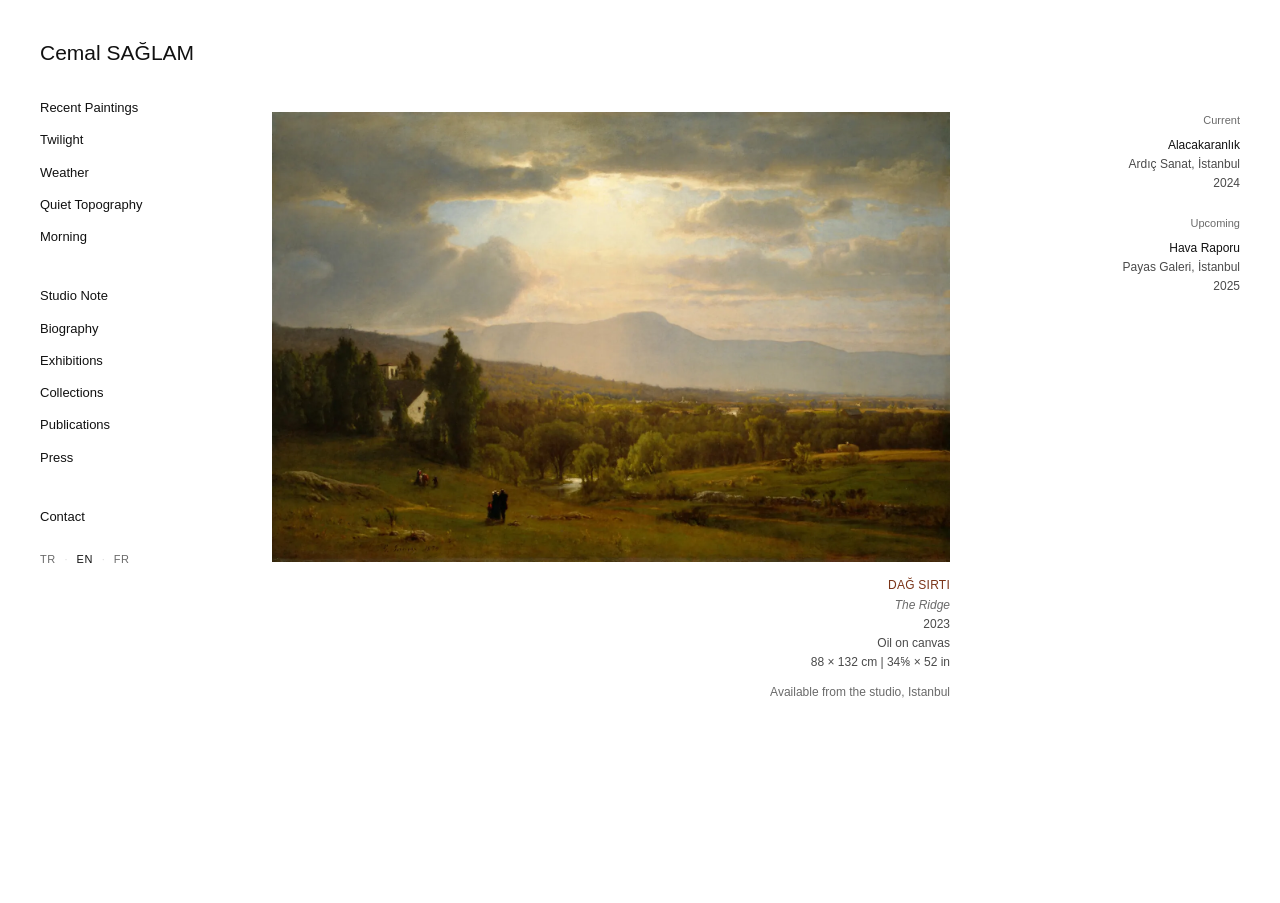
==== commit b8ac95a6: "Eşit boyutlu eser seçimi, yan eser listesi, beyaz zeminli detay görünümü Eser seçimi artık EN-BOY OR" ====
--- a/index.html
+++ b/index.html
@@ -278,7 +278,7 @@
 </noscript>
 
 <script>
-const SITE = {"artist":{"name":"Cemal Sağlam","mark":"CEMAL SAĞLAM","role":"Ressam","based":"İstanbul","born":"1987","birthplace":"İzmir","tagline":"Işığın çekildiği anı boyuyorum.","lede":"Tuval üzerine yağlı boya. Katman katman, sabırla — aceleye gelmeyen bir iş.","email":"atolye@cemalsaglam.com","phone":"+90 212 000 00 00","studio":"Bomonti, Şişli · İstanbul","ig":"@cemalsaglam"},"bio":["Cemal Sağlam 1987’de İzmir’de doğdu. Mimar Sinan Güzel Sanatlar Üniversitesi Resim Bölümü’nü bitirdi, ardından Viyana’da iki yıl klasik boya teknikleri üzerine çalıştı.","Yağlı boyayı yavaşlığı için seçtiğini söylüyor. Bir tuval üzerinde aylarca çalışıyor, katmanları kurumaya bırakıyor, üzerine dönüyor. İşin büyük kısmı beklemekle geçiyor.","2016’dan bu yana İstanbul Bomonti’deki atölyesinde üretiyor. Çalışmaları Türkiye, Avusturya ve Hollanda’da özel koleksiyonlarda yer alıyor."],"cv":[["2024","Alacakaranlık","Kişisel sergi · Ardıç Sanat, İstanbul"],["2023","Hava Raporu","Kişisel sergi · Payas Galeri, İstanbul"],["2023","Uzun Pozlama","Karma sergi · Kule Sanat Alanı, Ankara"],["2022","Yeni Manzara","Karma sergi · Liman Kültür Merkezi, İzmir"],["2021","Sessiz Topografya","Kişisel sergi · Ardıç Sanat, İstanbul"],["2020","Katman","Karma sergi · Batı Kanat, İstanbul"],["2019","Slow Paint","Karma sergi · Atelier Nordbahn, Viyana"],["2018","İlk Katman","Kişisel sergi · Payas Galeri, İzmir"]],"collections":["Ardıç Sanat Koleksiyonu, İstanbul","Batı Kanat Çağdaş Sanat Koleksiyonu, İstanbul","Liman Kültür Merkezi, İzmir","Atelier Nordbahn Koleksiyonu, Viyana","Van Doorn Koleksiyonu, Rotterdam","Özel koleksiyonlar · Türkiye, Avusturya, Hollanda"],"publications":[["2024","Alacakaranlık","Sergi kataloğu, 96 sayfa. Metin: Nihal Erkut. Ardıç Sanat."],["2023","Hava Raporu","Sergi kataloğu, 64 sayfa. Payas Galeri."],["2022","Yavaş Boya","Söyleşi · Sanat Dünyamız, sayı 189, s. 44–51."],["2021","Sessiz Topografya","Sergi kataloğu, 72 sayfa. Metin: Kaan Bilen. Ardıç Sanat."],["2019","Katmanın Sabrı","Deneme · Kunstraum Yıllığı, Viyana. Almanca ve İngilizce."]],"press":[["2024","“Işığın çekildiği yerde durmak”","Ayşe Tunca · Cumhuriyet Kitap, Kasım 2024"],["2024","“Bir tuval kaç kış bekler?”","Deniz Aksoy · Argonotlar, Ekim 2024"],["2023","“Manzara değil, basınç”","Selim Arer · Sanat Dünyamız, Mart 2023"],["2021","“Sessiz Topografya üzerine”","Kaan Bilen · e-skop, Aralık 2021"]],"statement":["Bir tuvale başlarken neye benzeyeceğini bilmiyorum. Yalnızca hangi ışığı aradığımı biliyorum: günün bittiği, henüz gece olmadığı o yarım saat. Onu bulana kadar üstünü örtüyorum.","Katmanlar kurudukça renk değişiyor. Bu yüzden acele edilemiyor. Bir resmin üzerinde ortalama dört ay çalışıyorum ve bu sürenin belki üçte biri fiilen boya sürmekle geçiyor. Kalanı bakmak ve beklemek.","Manzara resmi yaptığımı düşünmüyorum. Manzara bahane; asıl mesele havanın ağırlığı. Bir fırtınanın rengi vardır, yağmurdan sonranın başka bir rengi. Onları tarif etmeye çalışıyorum."],"series":[{"key":"alacakaranlik","title":"Alacakaranlık","years":"2021 — 2024","blurb":"Günün bittiği, gecenin başlamadığı o kısa aralığın resimleri. Renk burada bir şeyi tarif etmiyor; bir şeyin kayboluşunu tutuyor."},{"key":"hava","title":"Hava","years":"2019 — 2023","blurb":"Fırtına, yağmur, basınç. Manzaradan çok atmosferin kendisi. Tuvale önce havayı koyuyorum, yeri sonra."},{"key":"topografya","title":"Sessiz Topografya","years":"2018 — 2024","blurb":"İnsansız araziler. İçinde kimsenin olmadığı ama birinin geçtiği belli olan yerler."},{"key":"sabah","title":"Sabah","years":"2020 — 2024","blurb":"Gümüş ışık serisi. Sabahın ilk yarım saati, henüz renk yerine oturmadan."}],"works":[{"id":"64715","no":"01","slug":"yagmurdan-sonra","title":"Yağmurdan Sonra","series":"hava","note":"Islak toprak kokusunun rengi olsaydı.","status":"satilik","statusLabel":"Müsait","year":2023,"medium":"Tuval üzerine yağlı boya","size":"82 × 108 cm","sizeIn":"32¼ × 42½ in","cw":108,"ch":82,"area":8856,"ratio":1.3182,"px":[1686,1279],"portrait":false,"tone":"#767c4c","lqip":"[data-uri]","src":"assets/64715.webp","credit":"George Inness, “After a Summer Shower”, 1894 · Art Institute of Chicago, kamu malı"},{"id":"68388","no":"02","slug":"dag-sirti","title":"Dağ Sırtı","series":"topografya","note":"En büyük tuval. Atölyeye zor sığdı.","status":"satilik","statusLabel":"Müsait","year":2024,"medium":"Tuval üzerine yağlı boya","size":"124 × 184 cm","sizeIn":"48⅞ × 72½ in","cw":184,"ch":124,"area":22816,"ratio":1.5054,"px":[1686,1120],"portrait":false,"tone":"#7c6e4d","lqip":"[data-uri]","src":"assets/68388.webp","credit":"George Inness, “Catskill Mountains”, 1870 · Art Institute of Chicago, kamu malı"},{"id":"64772","no":"03","slug":"alacakaranlik","title":"Alacakaranlık","series":"alacakaranlik","note":"Seriye adını veren resim.","status":"koleksiyonda","statusLabel":"Özel koleksiyonda","year":2024,"medium":"Tuval üzerine yağlı boya","size":"42 × 66 cm","sizeIn":"16½ × 26 in","cw":66,"ch":42,"area":2772,"ratio":1.5876,"px":[1686,1062],"portrait":false,"tone":"#686c5e","lqip":"[data-uri]","src":"assets/64772.webp","credit":"George Inness, “Twilight in Italy”, 1874 · Art Institute of Chicago, kamu malı"},{"id":"68784","no":"04","slug":"yaz-sabahi","title":"Yaz Sabahı","series":"sabah","note":"Yeşili yeşille değil, sarıyla açtım.","status":"satilik","statusLabel":"Müsait","year":2024,"medium":"Tuval üzerine yağlı boya","size":"51 × 78 cm","sizeIn":"20⅛ × 30¾ in","cw":78,"ch":51,"area":3978,"ratio":1.5108,"px":[1686,1116],"portrait":false,"tone":"#65693a","lqip":"[data-uri]","src":"assets/68784.webp","credit":"George Inness, “Summer in the Catskills”, 1867 · Art Institute of Chicago, kamu malı"},{"id":"65353","no":"05","slug":"firtina","title":"Fırtına","series":"hava","note":"Üstünde iki kış çalıştım. İkisi de aralıkta.","status":"satilik","statusLabel":"Müsait","year":2022,"medium":"Tuval üzerine yağlı boya","size":"64 × 97 cm","sizeIn":"25¼ × 38¼ in","cw":97,"ch":64,"area":6208,"ratio":1.5094,"px":[1686,1117],"portrait":false,"tone":"#656651","lqip":"[data-uri]","src":"assets/65353.webp","credit":"George Inness, “The Storm”, 1876 · Art Institute of Chicago, kamu malı"},{"id":"94127","no":"06","slug":"gecit","title":"Geçit","series":"hava","note":"Suyu geçen figürler sonradan geldi. Önce hava vardı.","status":"koleksiyonda","statusLabel":"Özel koleksiyonda","year":2021,"medium":"Tuval üzerine yağlı boya","size":"57 × 62 cm","sizeIn":"22½ × 24⅜ in","cw":62,"ch":57,"area":3534,"ratio":1.127,"px":[1686,1496],"portrait":false,"tone":"#726146","lqip":"[data-uri]","src":"assets/94127.webp","credit":"George Inness, “Crossing the Ford”, 1848 · Art Institute of Chicago, kamu malı"},{"id":"64729","no":"07","slug":"erken-saat","title":"Erken Saat","series":"sabah","note":"Dikey format bu seride tek. Işık yukarıdan geldiği için.","status":"satilik","statusLabel":"Müsait","year":2023,"medium":"Tuval üzerine yağlı boya","size":"107 × 82 cm","sizeIn":"42⅛ × 32¼ in","cw":82,"ch":107,"area":8774,"ratio":0.7643,"px":[1686,2206],"portrait":true,"tone":"#665d51","lqip":"[data-uri]","src":"assets/64729.webp","credit":"George Inness, “Early Morning, Tarpon Springs”, 1892 · Art Institute of Chicago, kamu malı"},{"id":"110561","no":"08","slug":"gumus-sabah","title":"Gümüş Sabah","series":"sabah","note":"Beyazı karıştırırken toprak eklemeyi öğrendiğim resim.","status":"satilik","statusLabel":"Müsait","year":2022,"medium":"Tuval üzerine yağlı boya","size":"114 × 90 cm","sizeIn":"44⅞ × 35⅜ in","cw":90,"ch":114,"area":10260,"ratio":0.7788,"px":[1686,2165],"portrait":true,"tone":"#715933","lqip":"[data-uri]","src":"assets/110561.webp","credit":"George Inness, “A Silver Morning”, 1886 · Art Institute of Chicago, kamu malı"},{"id":"30701","no":"09","slug":"eski-degirmen","title":"Eski Değirmen","series":"alacakaranlik","note":"Akşamın ilk yarım saati. Gölge henüz mavi değil.","status":"satilik","statusLabel":"Müsait","year":2023,"medium":"Tuval üzerine yağlı boya","size":"76 × 107 cm","sizeIn":"29⅞ × 42⅛ in","cw":107,"ch":76,"area":8132,"ratio":1.4585,"px":[1686,1156],"portrait":false,"tone":"#615b42","lqip":"[data-uri]","src":"assets/30701.webp","credit":"George Inness, “The Old Mill”, 1849 · Art Institute of Chicago, kamu malı"},{"id":"27777","no":"10","slug":"kardesler","title":"Kardeşler","series":"sabah","note":"Figür nadiren giriyor. Girdiğinde de sırtını dönüyor.","status":"satilik","statusLabel":"Müsait","year":2020,"medium":"Tuval üzerine yağlı boya","size":"51 × 41 cm","sizeIn":"20⅛ × 16⅛ in","cw":41,"ch":51,"area":2091,"ratio":0.7998,"px":[1686,2108],"portrait":true,"tone":"#5c5c40","lqip":"[data-uri]","src":"assets/27777.webp","credit":"George Inness, “The Sisters”, 1882 · Art Institute of Chicago, kamu malı"},{"id":"151108","no":"11","slug":"degirmen-goleti","title":"Değirmen Göleti","series":"sabah","note":"Yansımayı önce bitirdim, sonra üstündekini.","status":"satilik","statusLabel":"Müsait","year":2024,"medium":"Tuval üzerine yağlı boya","size":"96 × 76 cm","sizeIn":"37¾ × 29⅞ in","cw":76,"ch":96,"area":7296,"ratio":0.7671,"px":[1686,2198],"portrait":true,"tone":"#634a27","lqip":"[data-uri]","src":"assets/151108.webp","credit":"George Inness, “The Mill Pond”, 1889 · Art Institute of Chicago, kamu malı"},{"id":"47669","no":"12","slug":"hasat-sonu","title":"Hasat Sonu","series":"alacakaranlik","note":"Tarlada kalan son ışık. Figürler bahane.","status":"satilik","statusLabel":"Müsait","year":2023,"medium":"Tuval üzerine yağlı boya","size":"74 × 97 cm","sizeIn":"29⅛ × 38¼ in","cw":97,"ch":74,"area":7178,"ratio":1.3466,"px":[1686,1252],"portrait":false,"tone":"#544b30","lqip":"[data-uri]","src":"assets/47669.webp","credit":"George Inness, “Harvest, Montclair, New Jersey”, 1884 · Art Institute of Chicago, kamu malı"},{"id":"64768","no":"13","slug":"vadi","title":"Vadi","series":"topografya","note":"Uzağı yakından daha az doyurmak. Basit ama zor.","status":"satilik","statusLabel":"Müsait","year":2023,"medium":"Tuval üzerine yağlı boya","size":"61 × 83 cm","sizeIn":"24 × 32⅝ in","cw":83,"ch":61,"area":5063,"ratio":1.5597,"px":[1686,1081],"portrait":false,"tone":"#4e442f","lqip":"[data-uri]","src":"assets/64768.webp","credit":"George Inness, “Delaware Valley”, c. 1865–75 · Art Institute of Chicago, kamu malı"},{"id":"69844","no":"14","slug":"issiz-ciftlik","title":"Issız Çiftlik","series":"topografya","note":"Boş bir ev, boş bir arazi. Yine de biri var gibi.","status":"ayrildi","statusLabel":"Ayrıldı","year":2022,"medium":"Tuval üzerine yağlı boya","size":"78 × 116 cm","sizeIn":"30¾ × 45⅝ in","cw":116,"ch":78,"area":9048,"ratio":1.504,"px":[1686,1121],"portrait":false,"tone":"#3e482d","lqip":"[data-uri]","src":"assets/69844.webp","credit":"George Inness, “The Lonely Farm, Nantucket”, 1892 · Art Institute of Chicago, kamu malı"},{"id":"64748","no":"15","slug":"isikli-vadi","title":"Işıklı Vadi","series":"topografya","note":"Uzaktaki ışık yakındakinden daha sıcak olmalı.","status":"satilik","statusLabel":"Müsait","year":2020,"medium":"Tuval üzerine yağlı boya","size":"61 × 92 cm","sizeIn":"24 × 36¼ in","cw":92,"ch":61,"area":5612,"ratio":1.5203,"px":[1686,1109],"portrait":false,"tone":"#47422e","lqip":"[data-uri]","src":"assets/64748.webp","credit":"George Inness, “Sunlit Valley”, 1893 · Art Institute of Chicago, kamu malı"},{"id":"64736","no":"16","slug":"guz-ormani","title":"Güz Ormanı","series":"topografya","note":"Sonbaharı kırmızıyla anlatmamaya çalıştığım bir deneme.","status":"satilik","statusLabel":"Müsait","year":2018,"medium":"Tuval üzerine yağlı boya","size":"74 × 114 cm","sizeIn":"29⅛ × 44⅞ in","cw":114,"ch":74,"area":8436,"ratio":1.5525,"px":[1686,1086],"portrait":false,"tone":"#593d22","lqip":"[data-uri]","src":"assets/64736.webp","credit":"George Inness, “Autumn Woods”, 1891–94 · Art Institute of Chicago, kamu malı"},{"id":"64740","no":"17","slug":"gunbatimi-etudu","title":"Günbatımı Etüdü","series":"alacakaranlik","note":"Etüt olarak başladı, öyle kaldı. Bazen iyi oluyor.","status":"satilik","statusLabel":"Müsait","year":2022,"medium":"Tuval üzerine yağlı boya","size":"56 × 92 cm","sizeIn":"22 × 36¼ in","cw":92,"ch":56,"area":5152,"ratio":1.6306,"px":[1686,1034],"portrait":false,"tone":"#503816","lqip":"[data-uri]","src":"assets/64740.webp","credit":"George Inness, “Landscape, Sunset”, 1887–89 · Art Institute of Chicago, kamu malı"},{"id":"64732","no":"18","slug":"bastiran","title":"Bastıran","series":"hava","note":"Bir saat içinde bitti. Nadiren öyle olur.","status":"satilik","statusLabel":"Müsait","year":2019,"medium":"Tuval üzerine yağlı boya","size":"77 × 116 cm","sizeIn":"30⅜ × 45⅝ in","cw":116,"ch":77,"area":8932,"ratio":1.5067,"px":[1686,1119],"portrait":false,"tone":"#423b1d","lqip":"[data-uri]","src":"assets/64732.webp","credit":"George Inness, “Threatening”, 1891 · Art Institute of Chicago, kamu malı"}],"notice":"Bu bir tasarım prototipidir. Sanatçı kimliği ve metinler kurgudur; görseller Art Institute of Chicago açık erişim arşivinden alınmış kamu malı George Inness tablolarıdır. Yayına geçmeden önce tümü gerçek eserlerle değiştirilecektir.","i18n":{"tr":{"ui":{"lang_name":"Türkçe","nav_recent":"Son Resimler","nav_studio":"Atölye Notu","nav_bio":"Biyografi","nav_exh":"Sergiler","nav_coll":"Koleksiyonlar","nav_pub":"Yayınlar","nav_press":"Basın","nav_contact":"İletişim","menu":"Menü","skip":"İçeriğe geç","site_sub":"Resim","recent_lede":"{n} eser, {s} seri. Yeniden eskiye.","exh_solo":"Kişisel Sergiler","exh_group":"Karma Sergiler","coll_record":"Kayıt","coll_sentence":"{n} eserin {h} tanesi koleksiyonlarda. Kalanlar atölyeden temin edilebilir.","bio_born":"{y}’de {p}’de doğdu.","bio_lives":"{c}’da yaşıyor ve çalışıyor.","home_now":"Sürüyor","home_next":"Sırada","contact_body":"Eser talepleri, atölye ziyareti ve sergi önerileri için yazın. Atölye ziyaretleri randevuyla.","avail_studio":"Atölyeden temin edilebilir, İstanbul","avail_private":"Özel koleksiyonda","avail_gone":"Ayrıldı","medium":"Tuval üzerine yağlı boya","noscript":"Eserleri görüntülemek için JavaScript gerekiyor.","meta_desc":"Cemal Sağlam, İstanbul’da çalışan ressam. Tuval üzerine yağlı boya; alacakaranlık, hava ve manzara üzerine seriler."},"bio":["Cemal Sağlam 1987’de İzmir’de doğdu. Mimar Sinan Güzel Sanatlar Üniversitesi Resim Bölümü’nü bitirdi, ardından Viyana’da iki yıl klasik boya teknikleri üzerine çalıştı.","Yağlı boyayı yavaşlığı için seçtiğini söylüyor. Bir tuval üzerinde aylarca çalışıyor, katmanları kurumaya bırakıyor, üzerine dönüyor. İşin büyük kısmı beklemekle geçiyor.","2016’dan bu yana İstanbul Bomonti’deki atölyesinde üretiyor. Çalışmaları Türkiye, Avusturya ve Hollanda’da özel koleksiyonlarda yer alıyor."],"statement":["Bir tuvale başlarken neye benzeyeceğini bilmiyorum. Yalnızca hangi ışığı aradığımı biliyorum: günün bittiği, henüz gece olmadığı o yarım saat. Onu bulana kadar üstünü örtüyorum.","Katmanlar kurudukça renk değişiyor. Bu yüzden acele edilemiyor. Bir resmin üzerinde ortalama dört ay çalışıyorum ve bu sürenin belki üçte biri fiilen boya sürmekle geçiyor. Kalanı bakmak ve beklemek.","Manzara resmi yaptığımı düşünmüyorum. Manzara bahane; asıl mesele havanın ağırlığı. Bir fırtınanın rengi vardır, yağmurdan sonranın başka bir rengi. Onları tarif etmeye çalışıyorum."],"collections":["Ardıç Sanat Koleksiyonu, İstanbul","Batı Kanat Çağdaş Sanat Koleksiyonu, İstanbul","Liman Kültür Merkezi, İzmir","Atelier Nordbahn Koleksiyonu, Viyana","Van Doorn Koleksiyonu, Rotterdam","Özel koleksiyonlar · Türkiye, Avusturya, Hollanda"],"series":{"alacakaranlik":{"title":"Alacakaranlık","blurb":"Günün bittiği, gecenin başlamadığı o kısa aralığın resimleri. Renk burada bir şeyi tarif etmiyor; bir şeyin kayboluşunu tutuyor."},"hava":{"title":"Hava","blurb":"Fırtına, yağmur, basınç. Manzaradan çok atmosferin kendisi. Tuvale önce havayı koyuyorum, yeri sonra."},"topografya":{"title":"Sessiz Topografya","blurb":"İnsansız araziler. İçinde kimsenin olmadığı ama birinin geçtiği belli olan yerler."},"sabah":{"title":"Sabah","blurb":"Gümüş ışık serisi. Sabahın ilk yarım saati, henüz renk yerine oturmadan."}},"works":{"64715":{"gloss":"","note":"Islak toprak kokusunun rengi olsaydı."},"68388":{"gloss":"","note":"En büyük tuval. Atölyeye zor sığdı."},"64772":{"gloss":"","note":"Seriye adını veren resim."},"68784":{"gloss":"","note":"Yeşili yeşille değil, sarıyla açtım."},"65353":{"gloss":"","note":"Üstünde iki kış çalıştım. İkisi de aralıkta."},"94127":{"gloss":"","note":"Suyu geçen figürler sonradan geldi. Önce hava vardı."},"64729":{"gloss":"","note":"Dikey format bu seride tek. Işık yukarıdan geldiği için."},"110561":{"gloss":"","note":"Beyazı karıştırırken toprak eklemeyi öğrendiğim resim."},"30701":{"gloss":"","note":"Akşamın ilk yarım saati. Gölge henüz mavi değil."},"27777":{"gloss":"","note":"Figür nadiren giriyor. Girdiğinde de sırtını dönüyor."},"151108":{"gloss":"","note":"Yansımayı önce bitirdim, sonra üstündekini."},"47669":{"gloss":"","note":"Tarlada kalan son ışık. Figürler bahane."},"64768":{"gloss":"","note":"Uzağı yakından daha az doyurmak. Basit ama zor."},"69844":{"gloss":"","note":"Boş bir ev, boş bir arazi. Yine de biri var gibi."},"64748":{"gloss":"","note":"Uzaktaki ışık yakındakinden daha sıcak olmalı."},"64736":{"gloss":"","note":"Sonbaharı kırmızıyla anlatmamaya çalıştığım bir deneme."},"64740":{"gloss":"","note":"Etüt olarak başladı, öyle kaldı. Bazen iyi oluyor."},"64732":{"gloss":"","note":"Bir saat içinde bitti. Nadiren öyle olur."}},"cv":[["2024","Alacakaranlık","Kişisel sergi · Ardıç Sanat, İstanbul"],["2023","Hava Raporu","Kişisel sergi · Payas Galeri, İstanbul"],["2023","Uzun Pozlama","Karma sergi · Kule Sanat Alanı, Ankara"],["2022","Yeni Manzara","Karma sergi · Liman Kültür Merkezi, İzmir"],["2021","Sessiz Topografya","Kişisel sergi · Ardıç Sanat, İstanbul"],["2020","Katman","Karma sergi · Batı Kanat, İstanbul"],["2019","Slow Paint","Karma sergi · Atelier Nordbahn, Viyana"],["2018","İlk Katman","Kişisel sergi · Payas Galeri, İzmir"]],"publications":[["2024","Alacakaranlık","Sergi kataloğu, 96 sayfa. Metin: Nihal Erkut. Ardıç Sanat."],["2023","Hava Raporu","Sergi kataloğu, 64 sayfa. Payas Galeri."],["2022","Yavaş Boya","Söyleşi · Sanat Dünyamız, sayı 189, s. 44–51."],["2021","Sessiz Topografya","Sergi kataloğu, 72 sayfa. Metin: Kaan Bilen. Ardıç Sanat."],["2019","Katmanın Sabrı","Deneme · Kunstraum Yıllığı, Viyana. Almanca ve İngilizce."]],"press":[["2024","“Işığın çekildiği yerde durmak”","Ayşe Tunca · Cumhuriyet Kitap, Kasım 2024"],["2024","“Bir tuval kaç kış bekler?”","Deniz Aksoy · Argonotlar, Ekim 2024"],["2023","“Manzara değil, basınç”","Selim Arer · Sanat Dünyamız, Mart 2023"],["2021","“Sessiz Topografya üzerine”","Kaan Bilen · e-skop, Aralık 2021"]],"notice":"Bu bir tasarım prototipidir. Sanatçı kimliği ve metinler kurgudur; görseller Art Institute of Chicago açık erişim arşivinden alınmış kamu malı George Inness tablolarıdır. Yayına geçmeden önce tümü gerçek eserlerle değiştirilecektir."},"en":{"ui":{"lang_name":"English","nav_recent":"Recent Paintings","nav_studio":"Studio Note","nav_bio":"Biography","nav_exh":"Exhibitions","nav_coll":"Collections","nav_pub":"Publications","nav_press":"Press","nav_contact":"Contact","menu":"Menu","skip":"Skip to content","site_sub":"Painting","recent_lede":"{n} works, {s} series. Newest first.","exh_solo":"Solo Exhibitions","exh_group":"Group Exhibitions","coll_record":"Record","coll_sentence":"{h} of {n} works are held in collections. The remainder are available from the studio.","bio_born":"Born in {p} in {y}.","bio_lives":"Lives and works in {c}.","home_now":"Current","home_next":"Upcoming","contact_body":"For enquiries about available work, studio visits and exhibition proposals, please write. Studio visits by appointment.","avail_studio":"Available from the studio, Istanbul","avail_private":"Private collection","avail_gone":"No longer available","medium":"Oil on canvas","noscript":"JavaScript is required to view the works.","meta_desc":"Cemal Sağlam is a painter working in Istanbul. Oil on canvas; series on twilight, weather and landscape."},"bio":["Cemal Sağlam was born in İzmir in 1987. He completed the painting department at Mimar Sinan Fine Arts University, then spent two years in Vienna studying classical oil technique.","He says he chose oil for its slowness. He works on a single canvas for months, leaves the layers to dry and returns to them. Most of the work is waiting.","Since 2016 he has painted in his studio in Bomonti, Istanbul. His work is held in private collections in Turkey, Austria and the Netherlands."],"statement":["When I begin a canvas I do not know what it will look like. I only know which light I am after: the half hour when the day has ended and night has not yet come. Until I find it, I keep covering the surface over.","Colour shifts as the layers dry, so it cannot be hurried. I spend about four months on a painting, and perhaps a third of that is actually spent applying paint. The rest is looking and waiting.","I do not think I paint landscapes. The landscape is a pretext; what matters is the weight of the air. A storm has a colour, and the aftermath of rain has another. I am trying to describe those."],"collections":["Ardıç Sanat Collection, Istanbul","Batı Kanat Contemporary Art Collection, Istanbul","Liman Cultural Centre, İzmir","Atelier Nordbahn Collection, Vienna","Van Doorn Collection, Rotterdam","Private collections · Turkey, Austria, the Netherlands"],"series":{"alacakaranlik":{"title":"Twilight","blurb":"Paintings of the short interval when the day has ended and night has not begun. Colour here does not describe something; it holds something disappearing."},"hava":{"title":"Weather","blurb":"Storm, rain, pressure. The atmosphere itself rather than the landscape. I put the air on the canvas first, the ground after."},"topografya":{"title":"Quiet Topography","blurb":"Land without people. Places where no one is present but someone clearly passed."},"sabah":{"title":"Morning","blurb":"The silver light series. The first half hour of morning, before colour settles."}},"works":{"64715":{"gloss":"After the Rain","note":"If the smell of wet earth had a colour."},"68388":{"gloss":"The Ridge","note":"The largest canvas. It barely fit into the studio."},"64772":{"gloss":"Twilight","note":"The painting that gave the series its name."},"68784":{"gloss":"Summer Morning","note":"I opened the green with yellow, not with more green."},"65353":{"gloss":"Storm","note":"I worked on it through two winters. Both times in December."},"94127":{"gloss":"The Ford","note":"The figures crossing the water came later. The weather came first."},"64729":{"gloss":"Early Hour","note":"The only vertical format in this series. Because the light comes from above."},"110561":{"gloss":"Silver Morning","note":"The painting where I learned to add earth when mixing white."},"30701":{"gloss":"The Old Mill","note":"The first half hour of evening. The shadow is not yet blue."},"27777":{"gloss":"Sisters","note":"Figures rarely enter. When they do, they turn their backs."},"151108":{"gloss":"Mill Pond","note":"I finished the reflection first, then what was above it."},"47669":{"gloss":"After the Harvest","note":"The last light left in the field. The figures are a pretext."},"64768":{"gloss":"Valley","note":"Saturating the distance less than the foreground. Simple but difficult."},"69844":{"gloss":"The Lonely Farm","note":"An empty house, an empty field. And yet someone seems to be there."},"64748":{"gloss":"Sunlit Valley","note":"Distant light must be warmer than near light."},"64736":{"gloss":"Autumn Wood","note":"An attempt at not explaining autumn with red."},"64740":{"gloss":"Sunset Study","note":"It began as a study and stayed one. Sometimes that is right."},"64732":{"gloss":"Bearing Down","note":"Finished within an hour. That rarely happens."}},"cv":[["2024","Alacakaranlık","Solo exhibition · Ardıç Sanat, İstanbul"],["2023","Hava Raporu","Solo exhibition · Payas Galeri, İstanbul"],["2023","Uzun Pozlama","Group exhibition · Kule Sanat Alanı, Ankara"],["2022","Yeni Manzara","Group exhibition · Liman Kültür Merkezi, İzmir"],["2021","Sessiz Topografya","Solo exhibition · Ardıç Sanat, İstanbul"],["2020","Katman","Group exhibition · Batı Kanat, İstanbul"],["2019","Slow Paint","Group exhibition · Atelier Nordbahn, Viyana"],["2018","İlk Katman","Solo exhibition · Payas Galeri, İzmir"]],"publications":[["2024","Alacakaranlık","Exhibition catalogue, 96 pp. Text: Nihal Erkut. Ardıç Sanat."],["2023","Hava Raporu","Exhibition catalogue, 64 pp. Payas Galeri."],["2022","Yavaş Boya","Interview · Sanat Dünyamız, issue 189, pp. 44–51."],["2021","Sessiz Topografya","Exhibition catalogue, 72 pp. Text: Kaan Bilen. Ardıç Sanat."],["2019","Katmanın Sabrı","Essay · Kunstraum Yearbook, Vienna. In German and English."]],"press":[["2024","“Işığın çekildiği yerde durmak”","Ayşe Tunca · Cumhuriyet Kitap, November 2024"],["2024","“Bir tuval kaç kış bekler?”","Deniz Aksoy · Argonotlar, October 2024"],["2023","“Manzara değil, basınç”","Selim Arer · Sanat Dünyamız, March 2023"],["2021","“Sessiz Topografya üzerine”","Kaan Bilen · e-skop, December 2021"]],"notice":"This is a design prototype. The artist identity and all texts are fictional; the images are public-domain paintings by George Inness from the Art Institute of Chicago open-access archive. All will be replaced with the artist’s own work before launch."},"fr":{"ui":{"lang_name":"Français","nav_recent":"Peintures récentes","nav_studio":"Note d’atelier","nav_bio":"Biographie","nav_exh":"Expositions","nav_coll":"Collections","nav_pub":"Publications","nav_press":"Presse","nav_contact":"Contact","menu":"Menu","skip":"Aller au contenu","site_sub":"Peinture","recent_lede":"{n} œuvres, {s} séries. De la plus récente à la plus ancienne.","exh_solo":"Expositions personnelles","exh_group":"Expositions collectives","coll_record":"Registre","coll_sentence":"{h} des {n} œuvres se trouvent en collection. Les autres sont disponibles à l’atelier.","bio_born":"Né à {p} en {y}.","bio_lives":"Vit et travaille à {c}.","home_now":"En cours","home_next":"À venir","contact_body":"Pour toute demande concernant les œuvres disponibles, les visites d’atelier et les propositions d’exposition, écrivez-nous. Visites d’atelier sur rendez-vous.","avail_studio":"Disponible à l’atelier, Istanbul","avail_private":"Collection privée","avail_gone":"Non disponible","medium":"Huile sur toile","noscript":"JavaScript est nécessaire pour afficher les œuvres.","meta_desc":"Cemal Sağlam est un peintre établi à Istanbul. Huile sur toile ; séries sur le crépuscule, le temps et le paysage."},"bio":["Cemal Sağlam est né à İzmir en 1987. Il est diplômé du département de peinture de l’université des beaux-arts Mimar Sinan, puis a passé deux ans à Vienne à étudier les techniques classiques de la peinture à l’huile.","Il dit avoir choisi l’huile pour sa lenteur. Il travaille des mois sur une même toile, laisse sécher les couches, y revient. L’essentiel du travail consiste à attendre.","Depuis 2016 il peint dans son atelier de Bomonti, à Istanbul. Ses œuvres figurent dans des collections privées en Turquie, en Autriche et aux Pays-Bas."],"statement":["Quand je commence une toile, je ne sais pas à quoi elle ressemblera. Je sais seulement quelle lumière je cherche : la demi-heure où le jour s’achève et où la nuit n’est pas encore venue. Jusqu’à la trouver, je recouvre.","La couleur change à mesure que les couches sèchent : on ne peut donc pas se presser. Je passe environ quatre mois sur un tableau, et le tiers peut-être de ce temps à poser de la peinture. Le reste, à regarder et à attendre.","Je ne crois pas peindre des paysages. Le paysage est un prétexte ; ce qui compte est le poids de l’air. Un orage a une couleur, l’après-pluie en a une autre. J’essaie de les décrire."],"collections":["Collection Ardıç Sanat, Istanbul","Collection d’art contemporain Batı Kanat, Istanbul","Centre culturel Liman, İzmir","Collection Atelier Nordbahn, Vienne","Collection Van Doorn, Rotterdam","Collections privées · Turquie, Autriche, Pays-Bas"],"series":{"alacakaranlik":{"title":"Crépuscule","blurb":"Peintures de ce bref intervalle où le jour s’achève et où la nuit n’a pas commencé. La couleur n’y décrit rien ; elle retient ce qui disparaît."},"hava":{"title":"Temps","blurb":"Orage, pluie, pression. L’atmosphère elle-même plutôt que le paysage. Je pose l’air sur la toile d’abord, le sol ensuite."},"topografya":{"title":"Topographie silencieuse","blurb":"Des terres sans personne. Des lieux où nul n’est présent mais où quelqu’un est manifestement passé."},"sabah":{"title":"Matin","blurb":"La série de la lumière d’argent. La première demi-heure du matin, avant que la couleur ne se fixe."}},"works":{"64715":{"gloss":"Après la pluie","note":"Si l’odeur de la terre mouillée avait une couleur."},"68388":{"gloss":"La crête","note":"La plus grande toile. Elle tenait à peine dans l’atelier."},"64772":{"gloss":"Crépuscule","note":"Le tableau qui a donné son nom à la série."},"68784":{"gloss":"Matin d’été","note":"J’ai ouvert le vert avec du jaune, non avec du vert."},"65353":{"gloss":"Tempête","note":"J’y ai travaillé deux hivers. Les deux fois en décembre."},"94127":{"gloss":"Le gué","note":"Les figures traversant l’eau sont venues après. Le temps d’abord."},"64729":{"gloss":"Heure matinale","note":"Le seul format vertical de la série. Parce que la lumière vient d’en haut."},"110561":{"gloss":"Matin d’argent","note":"Le tableau où j’ai appris à ajouter de la terre en mélangeant le blanc."},"30701":{"gloss":"Le vieux moulin","note":"La première demi-heure du soir. L’ombre n’est pas encore bleue."},"27777":{"gloss":"Sœurs","note":"Les figures entrent rarement. Quand elles le font, elles tournent le dos."},"151108":{"gloss":"Étang du moulin","note":"J’ai terminé le reflet d’abord, puis ce qui le surplombait."},"47669":{"gloss":"Après la moisson","note":"La dernière lumière dans le champ. Les figures sont un prétexte."},"64768":{"gloss":"Vallée","note":"Saturer le lointain moins que le premier plan. Simple mais difficile."},"69844":{"gloss":"La ferme isolée","note":"Une maison vide, un champ vide. Et pourtant quelqu’un semble là."},"64748":{"gloss":"Vallée ensoleillée","note":"La lumière lointaine doit être plus chaude que la proche."},"64736":{"gloss":"Bois d’automne","note":"Une tentative de ne pas dire l’automne avec du rouge."},"64740":{"gloss":"Étude de couchant","note":"Commencé comme une étude, resté une étude. Parfois c’est juste."},"64732":{"gloss":"L’imminence","note":"Achevé en une heure. Cela arrive rarement."}},"cv":[["2024","Alacakaranlık","Exposition personnelle · Ardıç Sanat, İstanbul"],["2023","Hava Raporu","Exposition personnelle · Payas Galeri, İstanbul"],["2023","Uzun Pozlama","Exposition collective · Kule Sanat Alanı, Ankara"],["2022","Yeni Manzara","Exposition collective · Liman Kültür Merkezi, İzmir"],["2021","Sessiz Topografya","Exposition personnelle · Ardıç Sanat, İstanbul"],["2020","Katman","Exposition collective · Batı Kanat, İstanbul"],["2019","Slow Paint","Exposition collective · Atelier Nordbahn, Viyana"],["2018","İlk Katman","Exposition personnelle · Payas Galeri, İzmir"]],"publications":[["2024","Alacakaranlık","Catalogue d’exposition, 96 p. Texte : Nihal Erkut. Ardıç Sanat."],["2023","Hava Raporu","Catalogue d’exposition, 64 p. Payas Galeri."],["2022","Yavaş Boya","Entretien · Sanat Dünyamız, n° 189, p. 44–51."],["2021","Sessiz Topografya","Catalogue d’exposition, 72 p. Texte : Kaan Bilen. Ardıç Sanat."],["2019","Katmanın Sabrı","Essai · Annuaire du Kunstraum, Vienne. En allemand et en anglais."]],"press":[["2024","“Işığın çekildiği yerde durmak”","Ayşe Tunca · Cumhuriyet Kitap, novembre 2024"],["2024","“Bir tuval kaç kış bekler?”","Deniz Aksoy · Argonotlar, octobre 2024"],["2023","“Manzara değil, basınç”","Selim Arer · Sanat Dünyamız, mars 2023"],["2021","“Sessiz Topografya üzerine”","Kaan Bilen · e-skop, décembre 2021"]],"notice":"Ceci est un prototype de conception. L’identité de l’artiste et les textes sont fictifs ; les images sont des tableaux de George Inness du domaine public, issus des archives en libre accès de l’Art Institute of Chicago. Tout sera remplacé par les œuvres de l’artiste avant la mise en ligne."}}};
+const SITE = {"artist":{"name":"Cemal Sağlam","mark":"CEMAL SAĞLAM","role":"Ressam","based":"İstanbul","born":"1987","birthplace":"İzmir","tagline":"Işığın çekildiği anı boyuyorum.","lede":"Tuval üzerine yağlı boya. Katman katman, sabırla — aceleye gelmeyen bir iş.","email":"atolye@cemalsaglam.com","phone":"+90 212 000 00 00","studio":"Bomonti, Şişli · İstanbul","ig":"@cemalsaglam"},"bio":["Cemal Sağlam 1987’de İzmir’de doğdu. Mimar Sinan Güzel Sanatlar Üniversitesi Resim Bölümü’nü bitirdi, ardından Viyana’da iki yıl klasik boya teknikleri üzerine çalıştı.","Yağlı boyayı yavaşlığı için seçtiğini söylüyor. Bir tuval üzerinde aylarca çalışıyor, katmanları kurumaya bırakıyor, üzerine dönüyor. İşin büyük kısmı beklemekle geçiyor.","2016’dan bu yana İstanbul Bomonti’deki atölyesinde üretiyor. Çalışmaları Türkiye, Avusturya ve Hollanda’da özel koleksiyonlarda yer alıyor."],"cv":[["2024","Alacakaranlık","Kişisel sergi · Ardıç Sanat, İstanbul"],["2023","Hava Raporu","Kişisel sergi · Payas Galeri, İstanbul"],["2023","Uzun Pozlama","Karma sergi · Kule Sanat Alanı, Ankara"],["2022","Yeni Manzara","Karma sergi · Liman Kültür Merkezi, İzmir"],["2021","Sessiz Topografya","Kişisel sergi · Ardıç Sanat, İstanbul"],["2020","Katman","Karma sergi · Batı Kanat, İstanbul"],["2019","Slow Paint","Karma sergi · Atelier Nordbahn, Viyana"],["2018","İlk Katman","Kişisel sergi · Payas Galeri, İzmir"]],"collections":["Ardıç Sanat Koleksiyonu, İstanbul","Batı Kanat Çağdaş Sanat Koleksiyonu, İstanbul","Liman Kültür Merkezi, İzmir","Atelier Nordbahn Koleksiyonu, Viyana","Van Doorn Koleksiyonu, Rotterdam","Özel koleksiyonlar · Türkiye, Avusturya, Hollanda"],"publications":[["2024","Alacakaranlık","Sergi kataloğu, 96 sayfa. Metin: Nihal Erkut. Ardıç Sanat."],["2023","Hava Raporu","Sergi kataloğu, 64 sayfa. Payas Galeri."],["2022","Yavaş Boya","Söyleşi · Sanat Dünyamız, sayı 189, s. 44–51."],["2021","Sessiz Topografya","Sergi kataloğu, 72 sayfa. Metin: Kaan Bilen. Ardıç Sanat."],["2019","Katmanın Sabrı","Deneme · Kunstraum Yıllığı, Viyana. Almanca ve İngilizce."]],"press":[["2024","“Işığın çekildiği yerde durmak”","Ayşe Tunca · Cumhuriyet Kitap, Kasım 2024"],["2024","“Bir tuval kaç kış bekler?”","Deniz Aksoy · Argonotlar, Ekim 2024"],["2023","“Manzara değil, basınç”","Selim Arer · Sanat Dünyamız, Mart 2023"],["2021","“Sessiz Topografya üzerine”","Kaan Bilen · e-skop, Aralık 2021"]],"statement":["Bir tuvale başlarken neye benzeyeceğini bilmiyorum. Yalnızca hangi ışığı aradığımı biliyorum: günün bittiği, henüz gece olmadığı o yarım saat. Onu bulana kadar üstünü örtüyorum.","Katmanlar kurudukça renk değişiyor. Bu yüzden acele edilemiyor. Bir resmin üzerinde ortalama dört ay çalışıyorum ve bu sürenin belki üçte biri fiilen boya sürmekle geçiyor. Kalanı bakmak ve beklemek.","Manzara resmi yaptığımı düşünmüyorum. Manzara bahane; asıl mesele havanın ağırlığı. Bir fırtınanın rengi vardır, yağmurdan sonranın başka bir rengi. Onları tarif etmeye çalışıyorum."],"series":[{"key":"alacakaranlik","title":"Alacakaranlık","years":"2021 — 2024","blurb":"Günün bittiği, gecenin başlamadığı o kısa aralığın resimleri. Renk burada bir şeyi tarif etmiyor; bir şeyin kayboluşunu tutuyor."},{"key":"hava","title":"Hava","years":"2019 — 2023","blurb":"Fırtına, yağmur, basınç. Manzaradan çok atmosferin kendisi. Tuvale önce havayı koyuyorum, yeri sonra."},{"key":"topografya","title":"Sessiz Topografya","years":"2018 — 2024","blurb":"İnsansız araziler. İçinde kimsenin olmadığı ama birinin geçtiği belli olan yerler."},{"key":"sabah","title":"Sabah","years":"2020 — 2024","blurb":"Gümüş ışık serisi. Sabahın ilk yarım saati, henüz renk yerine oturmadan."}],"works":[{"id":"64772","no":"01","slug":"alacakaranlik","title":"Alacakaranlık","series":"alacakaranlik","note":"Seriye adını veren resim.","status":"koleksiyonda","statusLabel":"Özel koleksiyonda","year":2024,"medium":"Tuval üzerine yağlı boya","size":"83 × 132 cm","sizeIn":"32⅝ × 52 in","cw":132,"ch":83,"area":10956,"ratio":1.5876,"px":[1686,1062],"portrait":false,"tone":"#686c5e","lqip":"[data-uri]","src":"assets/64772.webp","credit":"George Inness, “Twilight in Italy”, 1874 · Art Institute of Chicago, kamu malı"},{"id":"64736","no":"02","slug":"guz-ormani","title":"Güz Ormanı","series":"topografya","note":"Sonbaharı kırmızıyla anlatmamaya çalıştığım bir deneme.","status":"satilik","statusLabel":"Müsait","year":2024,"medium":"Tuval üzerine yağlı boya","size":"85 × 132 cm","sizeIn":"33½ × 52 in","cw":132,"ch":85,"area":11220,"ratio":1.5525,"px":[1686,1086],"portrait":false,"tone":"#593d22","lqip":"[data-uri]","src":"assets/64736.webp","credit":"George Inness, “Autumn Woods”, 1891–94 · Art Institute of Chicago, kamu malı"},{"id":"68792","no":"03","slug":"kiyi","title":"Kıyı","series":"hava","note":"Denizi bir kez boyadım. Karadan zor çıktı.","status":"satilik","statusLabel":"Müsait","year":2023,"medium":"Tuval üzerine yağlı boya","size":"86 × 132 cm","sizeIn":"33⅞ × 52 in","cw":132,"ch":86,"area":11352,"ratio":1.5397,"px":[1686,1095],"portrait":false,"tone":"#373c22","lqip":"[data-uri]","src":"assets/68792.webp","credit":"George Inness, “A Marine”, c. 1874–75 · Art Institute of Chicago, kamu malı"},{"id":"64724","no":"04","slug":"balikcil","title":"Balıkçıl","series":"alacakaranlik","note":"Suyun üstündeki tek hareket. Onu en son koydum.","status":"satilik","statusLabel":"Müsait","year":2023,"medium":"Tuval üzerine yağlı boya","size":"86 × 132 cm","sizeIn":"33⅞ × 52 in","cw":132,"ch":86,"area":11352,"ratio":1.5286,"px":[1686,1103],"portrait":false,"tone":"#4f2d0c","lqip":"[data-uri]","src":"assets/64724.webp","credit":"George Inness, “The Home of the Heron”, 1893 · Art Institute of Chicago, kamu malı"},{"id":"68784","no":"05","slug":"yaz-sabahi","title":"Yaz Sabahı","series":"sabah","note":"Yeşili yeşille değil, sarıyla açtım.","status":"satilik","statusLabel":"Müsait","year":2024,"medium":"Tuval üzerine yağlı boya","size":"87 × 132 cm","sizeIn":"34¼ × 52 in","cw":132,"ch":87,"area":11484,"ratio":1.5108,"px":[1686,1116],"portrait":false,"tone":"#65693a","lqip":"[data-uri]","src":"assets/68784.webp","credit":"George Inness, “Summer in the Catskills”, 1867 · Art Institute of Chicago, kamu malı"},{"id":"64764","no":"06","slug":"kirda-sabah","title":"Kırda Sabah","series":"sabah","note":"Bulut kalın ama ışık yine de geçiyor. Zor olan o.","status":"satilik","statusLabel":"Müsait","year":2023,"medium":"Tuval üzerine yağlı boya","size":"87 × 132 cm","sizeIn":"34¼ × 52 in","cw":132,"ch":87,"area":11484,"ratio":1.5189,"px":[1686,1110],"portrait":false,"tone":"#3f3a24","lqip":"[data-uri]","src":"assets/64764.webp","credit":"George Inness, “Twilight in Italy”, 1890 · Art Institute of Chicago, kamu malı"},{"id":"64732","no":"07","slug":"bastiran","title":"Bastıran","series":"hava","note":"Bir saat içinde bitti. Nadiren öyle olur.","status":"satilik","statusLabel":"Müsait","year":2022,"medium":"Tuval üzerine yağlı boya","size":"88 × 132 cm","sizeIn":"34⅝ × 52 in","cw":132,"ch":88,"area":11616,"ratio":1.5067,"px":[1686,1119],"portrait":false,"tone":"#423b1d","lqip":"[data-uri]","src":"assets/64732.webp","credit":"George Inness, “Threatening”, 1891 · Art Institute of Chicago, kamu malı"},{"id":"64748","no":"08","slug":"isikli-vadi","title":"Işıklı Vadi","series":"sabah","note":"Uzaktaki ışık yakındakinden daha sıcak olmalı.","status":"satilik","statusLabel":"Müsait","year":2022,"medium":"Tuval üzerine yağlı boya","size":"87 × 132 cm","sizeIn":"34¼ × 52 in","cw":132,"ch":87,"area":11484,"ratio":1.5203,"px":[1686,1109],"portrait":false,"tone":"#47422e","lqip":"[data-uri]","src":"assets/64748.webp","credit":"George Inness, “Sunlit Valley”, 1893 · Art Institute of Chicago, kamu malı"},{"id":"65353","no":"09","slug":"firtina","title":"Fırtına","series":"hava","note":"Üstünde iki kış çalıştım. İkisi de aralıkta.","status":"satilik","statusLabel":"Müsait","year":2021,"medium":"Tuval üzerine yağlı boya","size":"87 × 132 cm","sizeIn":"34¼ × 52 in","cw":132,"ch":87,"area":11484,"ratio":1.5094,"px":[1686,1117],"portrait":false,"tone":"#656651","lqip":"[data-uri]","src":"assets/65353.webp","credit":"George Inness, “The Storm”, 1876 · Art Institute of Chicago, kamu malı"},{"id":"68388","no":"10","slug":"dag-sirti","title":"Dağ Sırtı","series":"topografya","note":"Sırtın arkasında ne olduğunu bilmeden çalıştım.","status":"satilik","statusLabel":"Müsait","year":2023,"medium":"Tuval üzerine yağlı boya","size":"88 × 132 cm","sizeIn":"34⅝ × 52 in","cw":132,"ch":88,"area":11616,"ratio":1.5054,"px":[1686,1120],"portrait":false,"tone":"#7c6e4d","lqip":"[data-uri]","src":"assets/68388.webp","credit":"George Inness, “Catskill Mountains”, 1870 · Art Institute of Chicago, kamu malı"},{"id":"69844","no":"11","slug":"issiz-ciftlik","title":"Issız Çiftlik","series":"topografya","note":"Boş bir ev, boş bir arazi. Yine de biri var gibi.","status":"ayrildi","statusLabel":"Ayrıldı","year":2022,"medium":"Tuval üzerine yağlı boya","size":"88 × 132 cm","sizeIn":"34⅝ × 52 in","cw":132,"ch":88,"area":11616,"ratio":1.504,"px":[1686,1121],"portrait":false,"tone":"#3e482d","lqip":"[data-uri]","src":"assets/69844.webp","credit":"George Inness, “The Lonely Farm, Nantucket”, 1892 · Art Institute of Chicago, kamu malı"}],"notice":"Bu bir tasarım prototipidir. Sanatçı kimliği ve metinler kurgudur; görseller Art Institute of Chicago açık erişim arşivinden alınmış kamu malı George Inness tablolarıdır. Yayına geçmeden önce tümü gerçek eserlerle değiştirilecektir.","i18n":{"tr":{"ui":{"lang_name":"Türkçe","nav_gallery":"Galeri","nav_about_grp":"Sanatçı","gal_exit":"Galeriden çık","gal_label":"Üç boyutlu","gal_title":"Galeriye gir","gal_sub":"Eserler gerçek ölçekte, göz hizasında, sarmal bir rampa boyunca asılı. İnerken karşı taraftaki turları da görürsün.","gal_soon":"Bu bölüm yapım aşamasında.","nav_recent":"Son Resimler","nav_studio":"Atölye Notu","nav_bio":"Biyografi","nav_exh":"Sergiler","nav_coll":"Koleksiyonlar","nav_pub":"Yayınlar","nav_press":"Basın","nav_contact":"İletişim","menu":"Menü","skip":"İçeriğe geç","site_sub":"Resim","recent_lede":"{n} eser, {s} seri. Yeniden eskiye.","exh_solo":"Kişisel Sergiler","exh_group":"Karma Sergiler","coll_record":"Kayıt","coll_sentence":"{n} eserin {h} tanesi koleksiyonlarda. Kalanlar atölyeden temin edilebilir.","bio_born":"{y}’de {p}’de doğdu.","bio_lives":"{c}’da yaşıyor ve çalışıyor.","home_now":"Sürüyor","home_next":"Sırada","contact_body":"Eser talepleri, atölye ziyareti ve sergi önerileri için yazın. Atölye ziyaretleri randevuyla.","avail_studio":"Atölyeden temin edilebilir, İstanbul","avail_private":"Özel koleksiyonda","avail_gone":"Ayrıldı","medium":"Tuval üzerine yağlı boya","lbl_year":"Yıl","lbl_medium":"Teknik","lbl_size":"Ölçü","noscript":"Eserleri görüntülemek için JavaScript gerekiyor.","meta_desc":"Cemal Sağlam, İstanbul’da çalışan ressam. Tuval üzerine yağlı boya; alacakaranlık, hava ve manzara üzerine seriler."},"bio":["Cemal Sağlam 1987’de İzmir’de doğdu. Mimar Sinan Güzel Sanatlar Üniversitesi Resim Bölümü’nü bitirdi, ardından Viyana’da iki yıl klasik boya teknikleri üzerine çalıştı.","Yağlı boyayı yavaşlığı için seçtiğini söylüyor. Bir tuval üzerinde aylarca çalışıyor, katmanları kurumaya bırakıyor, üzerine dönüyor. İşin büyük kısmı beklemekle geçiyor.","2016’dan bu yana İstanbul Bomonti’deki atölyesinde üretiyor. Çalışmaları Türkiye, Avusturya ve Hollanda’da özel koleksiyonlarda yer alıyor."],"statement":["Bir tuvale başlarken neye benzeyeceğini bilmiyorum. Yalnızca hangi ışığı aradığımı biliyorum: günün bittiği, henüz gece olmadığı o yarım saat. Onu bulana kadar üstünü örtüyorum.","Katmanlar kurudukça renk değişiyor. Bu yüzden acele edilemiyor. Bir resmin üzerinde ortalama dört ay çalışıyorum ve bu sürenin belki üçte biri fiilen boya sürmekle geçiyor. Kalanı bakmak ve beklemek.","Manzara resmi yaptığımı düşünmüyorum. Manzara bahane; asıl mesele havanın ağırlığı. Bir fırtınanın rengi vardır, yağmurdan sonranın başka bir rengi. Onları tarif etmeye çalışıyorum."],"collections":["Ardıç Sanat Koleksiyonu, İstanbul","Batı Kanat Çağdaş Sanat Koleksiyonu, İstanbul","Liman Kültür Merkezi, İzmir","Atelier Nordbahn Koleksiyonu, Viyana","Van Doorn Koleksiyonu, Rotterdam","Özel koleksiyonlar · Türkiye, Avusturya, Hollanda"],"series":{"alacakaranlik":{"title":"Alacakaranlık","blurb":"Günün bittiği, gecenin başlamadığı o kısa aralığın resimleri. Renk burada bir şeyi tarif etmiyor; bir şeyin kayboluşunu tutuyor."},"hava":{"title":"Hava","blurb":"Fırtına, yağmur, basınç. Manzaradan çok atmosferin kendisi. Tuvale önce havayı koyuyorum, yeri sonra."},"topografya":{"title":"Sessiz Topografya","blurb":"İnsansız araziler. İçinde kimsenin olmadığı ama birinin geçtiği belli olan yerler."},"sabah":{"title":"Sabah","blurb":"Gümüş ışık serisi. Sabahın ilk yarım saati, henüz renk yerine oturmadan."}},"works":{"64772":{"gloss":"","note":"Seriye adını veren resim."},"64736":{"gloss":"","note":"Sonbaharı kırmızıyla anlatmamaya çalıştığım bir deneme."},"68792":{"gloss":"","note":"Denizi bir kez boyadım. Karadan zor çıktı."},"64724":{"gloss":"","note":"Suyun üstündeki tek hareket. Onu en son koydum."},"68784":{"gloss":"","note":"Yeşili yeşille değil, sarıyla açtım."},"64764":{"gloss":"","note":"Bulut kalın ama ışık yine de geçiyor. Zor olan o."},"64732":{"gloss":"","note":"Bir saat içinde bitti. Nadiren öyle olur."},"64748":{"gloss":"","note":"Uzaktaki ışık yakındakinden daha sıcak olmalı."},"65353":{"gloss":"","note":"Üstünde iki kış çalıştım. İkisi de aralıkta."},"68388":{"gloss":"","note":"Sırtın arkasında ne olduğunu bilmeden çalıştım."},"69844":{"gloss":"","note":"Boş bir ev, boş bir arazi. Yine de biri var gibi."}},"cv":[["2024","Alacakaranlık","Kişisel sergi · Ardıç Sanat, İstanbul"],["2023","Hava Raporu","Kişisel sergi · Payas Galeri, İstanbul"],["2023","Uzun Pozlama","Karma sergi · Kule Sanat Alanı, Ankara"],["2022","Yeni Manzara","Karma sergi · Liman Kültür Merkezi, İzmir"],["2021","Sessiz Topografya","Kişisel sergi · Ardıç Sanat, İstanbul"],["2020","Katman","Karma sergi · Batı Kanat, İstanbul"],["2019","Slow Paint","Karma sergi · Atelier Nordbahn, Viyana"],["2018","İlk Katman","Kişisel sergi · Payas Galeri, İzmir"]],"publications":[["2024","Alacakaranlık","Sergi kataloğu, 96 sayfa. Metin: Nihal Erkut. Ardıç Sanat."],["2023","Hava Raporu","Sergi kataloğu, 64 sayfa. Payas Galeri."],["2022","Yavaş Boya","Söyleşi · Sanat Dünyamız, sayı 189, s. 44–51."],["2021","Sessiz Topografya","Sergi kataloğu, 72 sayfa. Metin: Kaan Bilen. Ardıç Sanat."],["2019","Katmanın Sabrı","Deneme · Kunstraum Yıllığı, Viyana. Almanca ve İngilizce."]],"press":[["2024","“Işığın çekildiği yerde durmak”","Ayşe Tunca · Cumhuriyet Kitap, Kasım 2024"],["2024","“Bir tuval kaç kış bekler?”","Deniz Aksoy · Argonotlar, Ekim 2024"],["2023","“Manzara değil, basınç”","Selim Arer · Sanat Dünyamız, Mart 2023"],["2021","“Sessiz Topografya üzerine”","Kaan Bilen · e-skop, Aralık 2021"]],"notice":"Bu bir tasarım prototipidir. Sanatçı kimliği ve metinler kurgudur; görseller Art Institute of Chicago açık erişim arşivinden alınmış kamu malı George Inness tablolarıdır. Yayına geçmeden önce tümü gerçek eserlerle değiştirilecektir."},"en":{"ui":{"lang_name":"English","nav_gallery":"Gallery","nav_about_grp":"The artist","gal_exit":"Leave the gallery","gal_label":"Three-dimensional","gal_title":"Enter the gallery","gal_sub":"The works hang at true scale, at eye level, along a descending spiral ramp. As you descend you also see the turns across the void.","gal_soon":"This section is under construction.","nav_recent":"Recent Paintings","nav_studio":"Studio Note","nav_bio":"Biography","nav_exh":"Exhibitions","nav_coll":"Collections","nav_pub":"Publications","nav_press":"Press","nav_contact":"Contact","menu":"Menu","skip":"Skip to content","site_sub":"Painting","recent_lede":"{n} works, {s} series. Newest first.","exh_solo":"Solo Exhibitions","exh_group":"Group Exhibitions","coll_record":"Record","coll_sentence":"{h} of {n} works are held in collections. The remainder are available from the studio.","bio_born":"Born in {p} in {y}.","bio_lives":"Lives and works in {c}.","home_now":"Current","home_next":"Upcoming","contact_body":"For enquiries about available work, studio visits and exhibition proposals, please write. Studio visits by appointment.","avail_studio":"Available from the studio, Istanbul","avail_private":"Private collection","avail_gone":"No longer available","medium":"Oil on canvas","lbl_year":"Year","lbl_medium":"Medium","lbl_size":"Dimensions","noscript":"JavaScript is required to view the works.","meta_desc":"Cemal Sağlam is a painter working in Istanbul. Oil on canvas; series on twilight, weather and landscape."},"bio":["Cemal Sağlam was born in İzmir in 1987. He completed the painting department at Mimar Sinan Fine Arts University, then spent two years in Vienna studying classical oil technique.","He says he chose oil for its slowness. He works on a single canvas for months, leaves the layers to dry and returns to them. Most of the work is waiting.","Since 2016 he has painted in his studio in Bomonti, Istanbul. His work is held in private collections in Turkey, Austria and the Netherlands."],"statement":["When I begin a canvas I do not know what it will look like. I only know which light I am after: the half hour when the day has ended and night has not yet come. Until I find it, I keep covering the surface over.","Colour shifts as the layers dry, so it cannot be hurried. I spend about four months on a painting, and perhaps a third of that is actually spent applying paint. The rest is looking and waiting.","I do not think I paint landscapes. The landscape is a pretext; what matters is the weight of the air. A storm has a colour, and the aftermath of rain has another. I am trying to describe those."],"collections":["Ardıç Sanat Collection, Istanbul","Batı Kanat Contemporary Art Collection, Istanbul","Liman Cultural Centre, İzmir","Atelier Nordbahn Collection, Vienna","Van Doorn Collection, Rotterdam","Private collections · Turkey, Austria, the Netherlands"],"series":{"alacakaranlik":{"title":"Twilight","blurb":"Paintings of the short interval when the day has ended and night has not begun. Colour here does not describe something; it holds something disappearing."},"hava":{"title":"Weather","blurb":"Storm, rain, pressure. The atmosphere itself rather than the landscape. I put the air on the canvas first, the ground after."},"topografya":{"title":"Quiet Topography","blurb":"Land without people. Places where no one is present but someone clearly passed."},"sabah":{"title":"Morning","blurb":"The silver light series. The first half hour of morning, before colour settles."}},"works":{"64772":{"gloss":"Twilight","note":"The painting that gave the series its name."},"64736":{"gloss":"Autumn Wood","note":"An attempt at not explaining autumn with red."},"68792":{"gloss":"The Shore","note":"I painted the sea once. It came harder than land."},"64724":{"gloss":"The Heron","note":"The only movement on the water. I put it in last."},"68784":{"gloss":"Summer Morning","note":"I opened the green with yellow, not with more green."},"64764":{"gloss":"Morning in the Field","note":"The cloud is thick, yet the light still comes through. That is the hard part."},"64732":{"gloss":"Bearing Down","note":"Finished within an hour. That rarely happens."},"64748":{"gloss":"Sunlit Valley","note":"Distant light must be warmer than near light."},"65353":{"gloss":"Storm","note":"I worked on it through two winters. Both times in December."},"68388":{"gloss":"The Ridge","note":"I worked without knowing what lay behind the ridge."},"69844":{"gloss":"The Lonely Farm","note":"An empty house, an empty field. And yet someone seems to be there."}},"cv":[["2024","Alacakaranlık","Solo exhibition · Ardıç Sanat, İstanbul"],["2023","Hava Raporu","Solo exhibition · Payas Galeri, İstanbul"],["2023","Uzun Pozlama","Group exhibition · Kule Sanat Alanı, Ankara"],["2022","Yeni Manzara","Group exhibition · Liman Kültür Merkezi, İzmir"],["2021","Sessiz Topografya","Solo exhibition · Ardıç Sanat, İstanbul"],["2020","Katman","Group exhibition · Batı Kanat, İstanbul"],["2019","Slow Paint","Group exhibition · Atelier Nordbahn, Viyana"],["2018","İlk Katman","Solo exhibition · Payas Galeri, İzmir"]],"publications":[["2024","Alacakaranlık","Exhibition catalogue, 96 pp. Text: Nihal Erkut. Ardıç Sanat."],["2023","Hava Raporu","Exhibition catalogue, 64 pp. Payas Galeri."],["2022","Yavaş Boya","Interview · Sanat Dünyamız, issue 189, pp. 44–51."],["2021","Sessiz Topografya","Exhibition catalogue, 72 pp. Text: Kaan Bilen. Ardıç Sanat."],["2019","Katmanın Sabrı","Essay · Kunstraum Yearbook, Vienna. In German and English."]],"press":[["2024","“Işığın çekildiği yerde durmak”","Ayşe Tunca · Cumhuriyet Kitap, November 2024"],["2024","“Bir tuval kaç kış bekler?”","Deniz Aksoy · Argonotlar, October 2024"],["2023","“Manzara değil, basınç”","Selim Arer · Sanat Dünyamız, March 2023"],["2021","“Sessiz Topografya üzerine”","Kaan Bilen · e-skop, December 2021"]],"notice":"This is a design prototype. The artist identity and all texts are fictional; the images are public-domain paintings by George Inness from the Art Institute of Chicago open-access archive. All will be replaced with the artist’s own work before launch."},"fr":{"ui":{"lang_name":"Français","nav_gallery":"Galerie","nav_about_grp":"L’artiste","gal_exit":"Quitter la galerie","gal_label":"En trois dimensions","gal_title":"Entrer dans la galerie","gal_sub":"Les œuvres sont accrochées à l’échelle réelle, à hauteur des yeux, le long d’une rampe en spirale. En descendant, vous voyez aussi les niveaux d’en face.","gal_soon":"Cette section est en cours de construction.","nav_recent":"Peintures récentes","nav_studio":"Note d’atelier","nav_bio":"Biographie","nav_exh":"Expositions","nav_coll":"Collections","nav_pub":"Publications","nav_press":"Presse","nav_contact":"Contact","menu":"Menu","skip":"Aller au contenu","site_sub":"Peinture","recent_lede":"{n} œuvres, {s} séries. De la plus récente à la plus ancienne.","exh_solo":"Expositions personnelles","exh_group":"Expositions collectives","coll_record":"Registre","coll_sentence":"{h} des {n} œuvres se trouvent en collection. Les autres sont disponibles à l’atelier.","bio_born":"Né à {p} en {y}.","bio_lives":"Vit et travaille à {c}.","home_now":"En cours","home_next":"À venir","contact_body":"Pour toute demande concernant les œuvres disponibles, les visites d’atelier et les propositions d’exposition, écrivez-nous. Visites d’atelier sur rendez-vous.","avail_studio":"Disponible à l’atelier, Istanbul","avail_private":"Collection privée","avail_gone":"Non disponible","medium":"Huile sur toile","lbl_year":"Année","lbl_medium":"Technique","lbl_size":"Dimensions","noscript":"JavaScript est nécessaire pour afficher les œuvres.","meta_desc":"Cemal Sağlam est un peintre établi à Istanbul. Huile sur toile ; séries sur le crépuscule, le temps et le paysage."},"bio":["Cemal Sağlam est né à İzmir en 1987. Il est diplômé du département de peinture de l’université des beaux-arts Mimar Sinan, puis a passé deux ans à Vienne à étudier les techniques classiques de la peinture à l’huile.","Il dit avoir choisi l’huile pour sa lenteur. Il travaille des mois sur une même toile, laisse sécher les couches, y revient. L’essentiel du travail consiste à attendre.","Depuis 2016 il peint dans son atelier de Bomonti, à Istanbul. Ses œuvres figurent dans des collections privées en Turquie, en Autriche et aux Pays-Bas."],"statement":["Quand je commence une toile, je ne sais pas à quoi elle ressemblera. Je sais seulement quelle lumière je cherche : la demi-heure où le jour s’achève et où la nuit n’est pas encore venue. Jusqu’à la trouver, je recouvre.","La couleur change à mesure que les couches sèchent : on ne peut donc pas se presser. Je passe environ quatre mois sur un tableau, et le tiers peut-être de ce temps à poser de la peinture. Le reste, à regarder et à attendre.","Je ne crois pas peindre des paysages. Le paysage est un prétexte ; ce qui compte est le poids de l’air. Un orage a une couleur, l’après-pluie en a une autre. J’essaie de les décrire."],"collections":["Collection Ardıç Sanat, Istanbul","Collection d’art contemporain Batı Kanat, Istanbul","Centre culturel Liman, İzmir","Collection Atelier Nordbahn, Vienne","Collection Van Doorn, Rotterdam","Collections privées · Turquie, Autriche, Pays-Bas"],"series":{"alacakaranlik":{"title":"Crépuscule","blurb":"Peintures de ce bref intervalle où le jour s’achève et où la nuit n’a pas commencé. La couleur n’y décrit rien ; elle retient ce qui disparaît."},"hava":{"title":"Temps","blurb":"Orage, pluie, pression. L’atmosphère elle-même plutôt que le paysage. Je pose l’air sur la toile d’abord, le sol ensuite."},"topografya":{"title":"Topographie silencieuse","blurb":"Des terres sans personne. Des lieux où nul n’est présent mais où quelqu’un est manifestement passé."},"sabah":{"title":"Matin","blurb":"La série de la lumière d’argent. La première demi-heure du matin, avant que la couleur ne se fixe."}},"works":{"64772":{"gloss":"Crépuscule","note":"Le tableau qui a donné son nom à la série."},"64736":{"gloss":"Bois d’automne","note":"Une tentative de ne pas dire l’automne avec du rouge."},"68792":{"gloss":"Le rivage","note":"J’ai peint la mer une fois. Elle est venue plus difficilement que la terre."},"64724":{"gloss":"Le héron","note":"Le seul mouvement sur l’eau. Je l’ai mis en dernier."},"68784":{"gloss":"Matin d’été","note":"J’ai ouvert le vert avec du jaune, non avec du vert."},"64764":{"gloss":"Matin dans les champs","note":"Le nuage est épais, la lumière passe quand même. C’est là le difficile."},"64732":{"gloss":"L’imminence","note":"Achevé en une heure. Cela arrive rarement."},"64748":{"gloss":"Vallée ensoleillée","note":"La lumière lointaine doit être plus chaude que la proche."},"65353":{"gloss":"Tempête","note":"J’y ai travaillé deux hivers. Les deux fois en décembre."},"68388":{"gloss":"La crête","note":"J’ai travaillé sans savoir ce qu’il y avait derrière la crête."},"69844":{"gloss":"La ferme isolée","note":"Une maison vide, un champ vide. Et pourtant quelqu’un semble là."}},"cv":[["2024","Alacakaranlık","Exposition personnelle · Ardıç Sanat, İstanbul"],["2023","Hava Raporu","Exposition personnelle · Payas Galeri, İstanbul"],["2023","Uzun Pozlama","Exposition collective · Kule Sanat Alanı, Ankara"],["2022","Yeni Manzara","Exposition collective · Liman Kültür Merkezi, İzmir"],["2021","Sessiz Topografya","Exposition personnelle · Ardıç Sanat, İstanbul"],["2020","Katman","Exposition collective · Batı Kanat, İstanbul"],["2019","Slow Paint","Exposition collective · Atelier Nordbahn, Viyana"],["2018","İlk Katman","Exposition personnelle · Payas Galeri, İzmir"]],"publications":[["2024","Alacakaranlık","Catalogue d’exposition, 96 p. Texte : Nihal Erkut. Ardıç Sanat."],["2023","Hava Raporu","Catalogue d’exposition, 64 p. Payas Galeri."],["2022","Yavaş Boya","Entretien · Sanat Dünyamız, n° 189, p. 44–51."],["2021","Sessiz Topografya","Catalogue d’exposition, 72 p. Texte : Kaan Bilen. Ardıç Sanat."],["2019","Katmanın Sabrı","Essai · Annuaire du Kunstraum, Vienne. En allemand et en anglais."]],"press":[["2024","“Işığın çekildiği yerde durmak”","Ayşe Tunca · Cumhuriyet Kitap, novembre 2024"],["2024","“Bir tuval kaç kış bekler?”","Deniz Aksoy · Argonotlar, octobre 2024"],["2023","“Manzara değil, basınç”","Selim Arer · Sanat Dünyamız, mars 2023"],["2021","“Sessiz Topografya üzerine”","Kaan Bilen · e-skop, décembre 2021"]],"notice":"Ceci est un prototype de conception. L’identité de l’artiste et les textes sont fictifs ; les images sont des tableaux de George Inness du domaine public, issus des archives en libre accès de l’Art Institute of Chicago. Tout sera remplacé par les œuvres de l’artiste avant la mise en ligne."}},"backdrops":{"acilis":{"src":"assets/zemin/acilis.webp","palette":["#e5e7e2","#e7e9e4","#e4e7e2","#e6e7e3","#d2dfc4","#e8eae4","#e7eae4","#e6e9e4","#efeee4"]},"son":{"src":"assets/zemin/son.webp","palette":["#ebe4db","#e2e0db","#ebe5db","#e8e3db","#ddd6c1","#ddd4c0","#ddd3c1","#e3e1da","#e4e1da"]},"seri":{"src":"assets/zemin/seri.webp","palette":["#e8eae0","#e5e6df","#e9eadf","#e4e5df","#e7e8e0","#e0e2df","#e1e2de","#dee0dc","#e6e7e0"]},"atolye":{"src":"assets/zemin/atolye.webp","palette":["#e0d5c5","#e2daca","#e0d6c7","#e8e0d5","#e2d8c9","#e6ded1","#e0dac9","#e3dacc","#dfd7c5"]},"biyografi":{"src":"assets/zemin/biyografi.webp","palette":["#ded2c2","#d4d4d2","#dfd3c4","#d9d5c8","#d2d3d2","#d0d4ce","#d2d4cc","#e0d3c5","#dfd2c3"]},"sergiler":{"src":"assets/zemin/sergiler.webp","palette":["#e0d4c7","#e1d4c8","#e1d5c7","#e2d6c9","#e1d6c7","#e1d3c7","#e0d2c5","#e2d8ca","#e1d7c9"]},"koleksiyon":{"src":"assets/zemin/koleksiyon.webp","palette":["#ded9c5","#e2ddd4","#ddd8c6","#dfdcd4","#e2dcd1","#dedcd4","#e1ded5","#e2ded5","#dfddd5"]},"yayinlar":{"src":"assets/zemin/yayinlar.webp","palette":["#d7d7c8","#dad9c6","#dad8c6","#d9d8c7","#d8d8c8","#d9d7c7","#d8d7c7","#d6d6c8","#d5d5c9"]},"basin":{"src":"assets/zemin/basin.webp","palette":["#dddfe0","#dedfe0","#e4d9ce","#dde0e0","#dce0e1","#e4d6cd","#dcdfe0","#e4d8cd","#d7d9d8"]},"iletisim":{"src":"assets/zemin/iletisim.webp","palette":["#d8dedf","#d7dfe0","#d8dfe0","#d7dedf","#d9dede","#d6dee1","#dbdfde","#e0e1dd","#d9dfe0"]}}};
 /* ── KIT ───────────────────────────────────────────────────────────────────
    Üç prototipin de paylaştığı davranış katmanı. Tasarımdan bağımsız:
    burada hiçbir görsel karar yok, sadece mekanik. Görünüm tamamen CSS'te.
